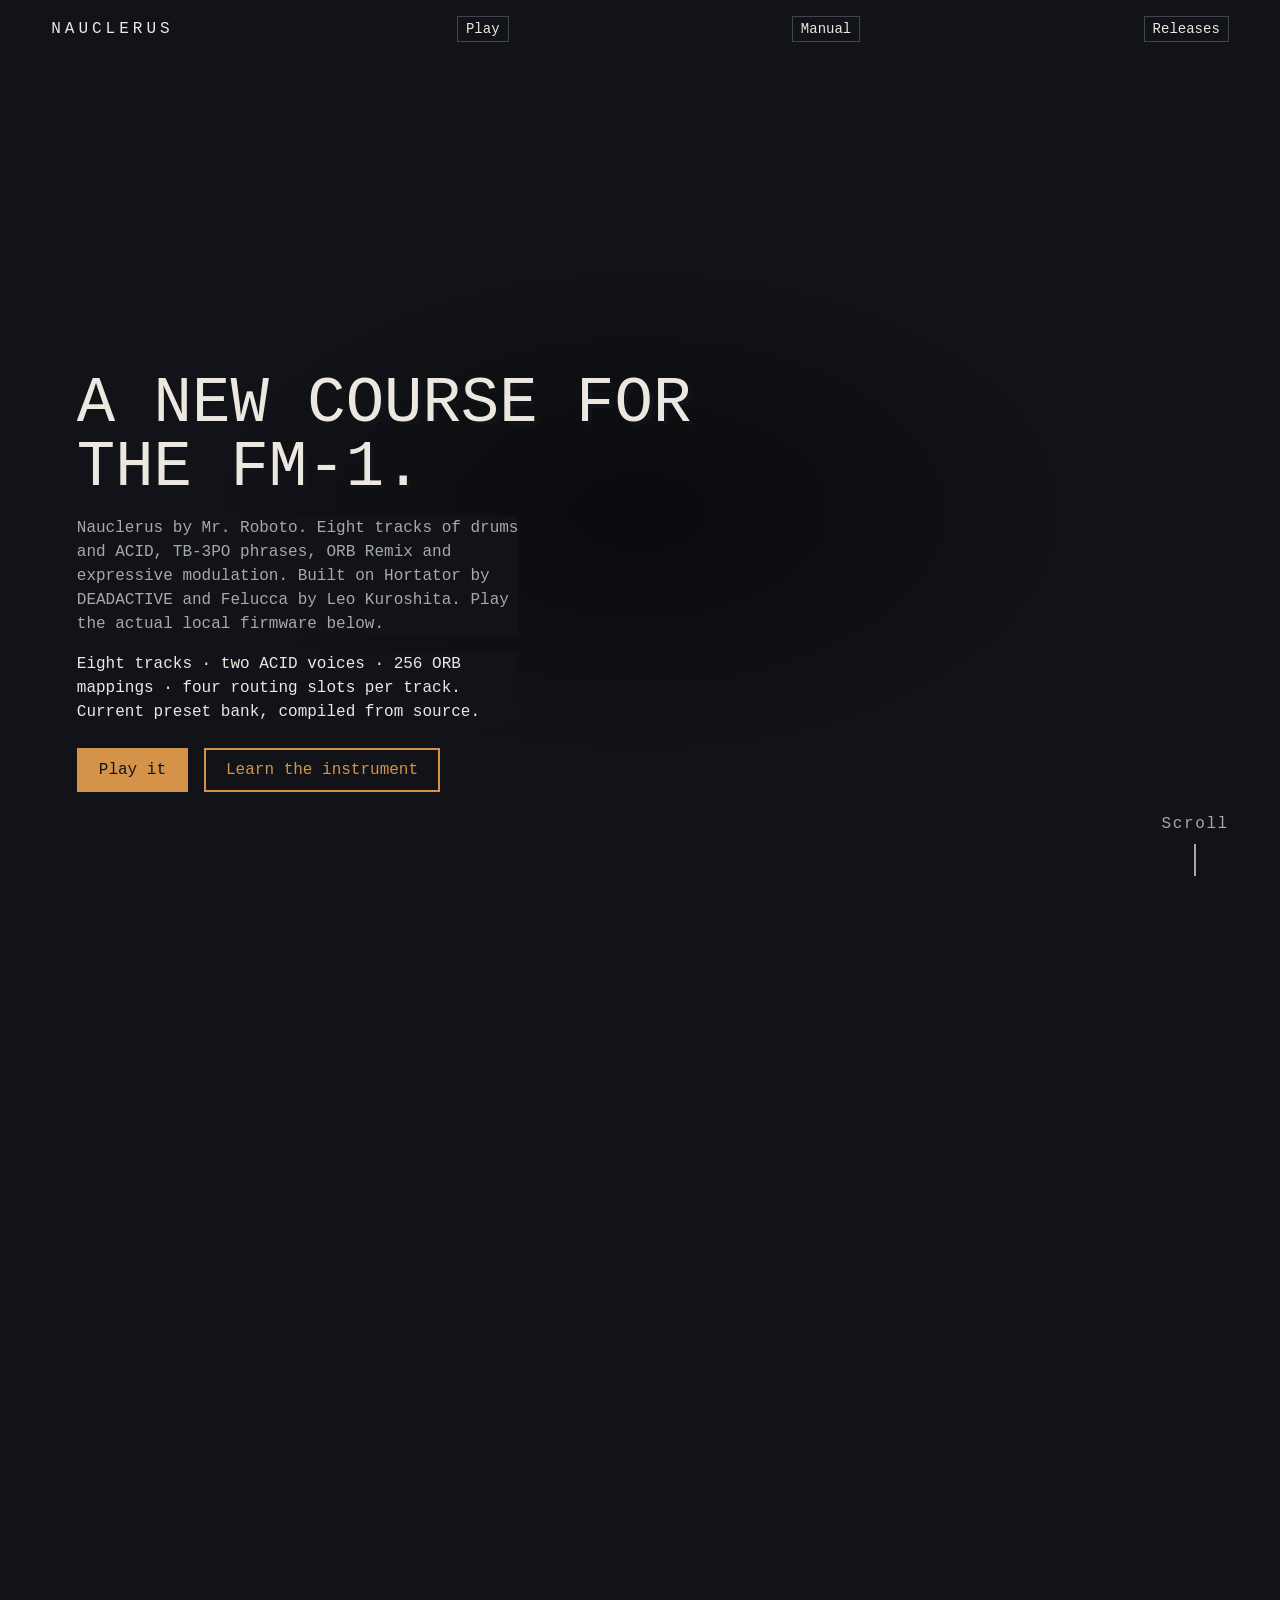
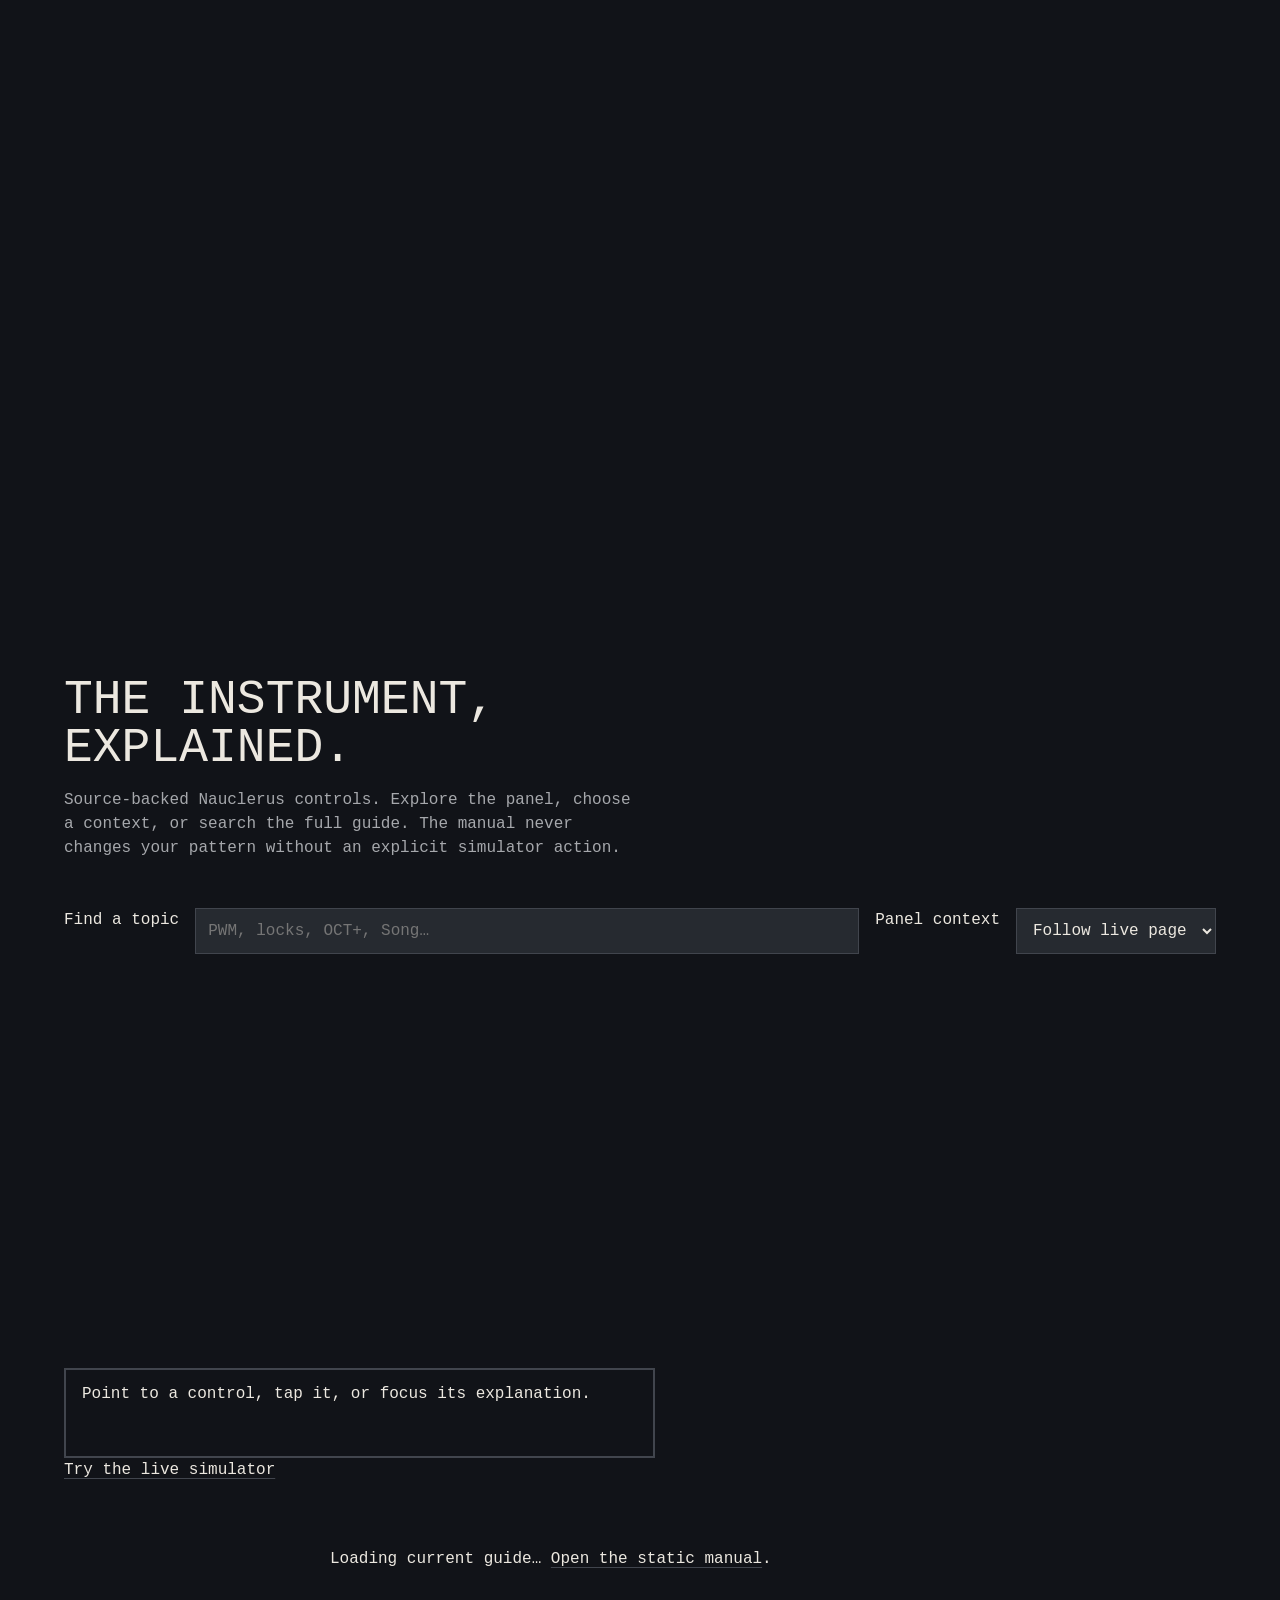
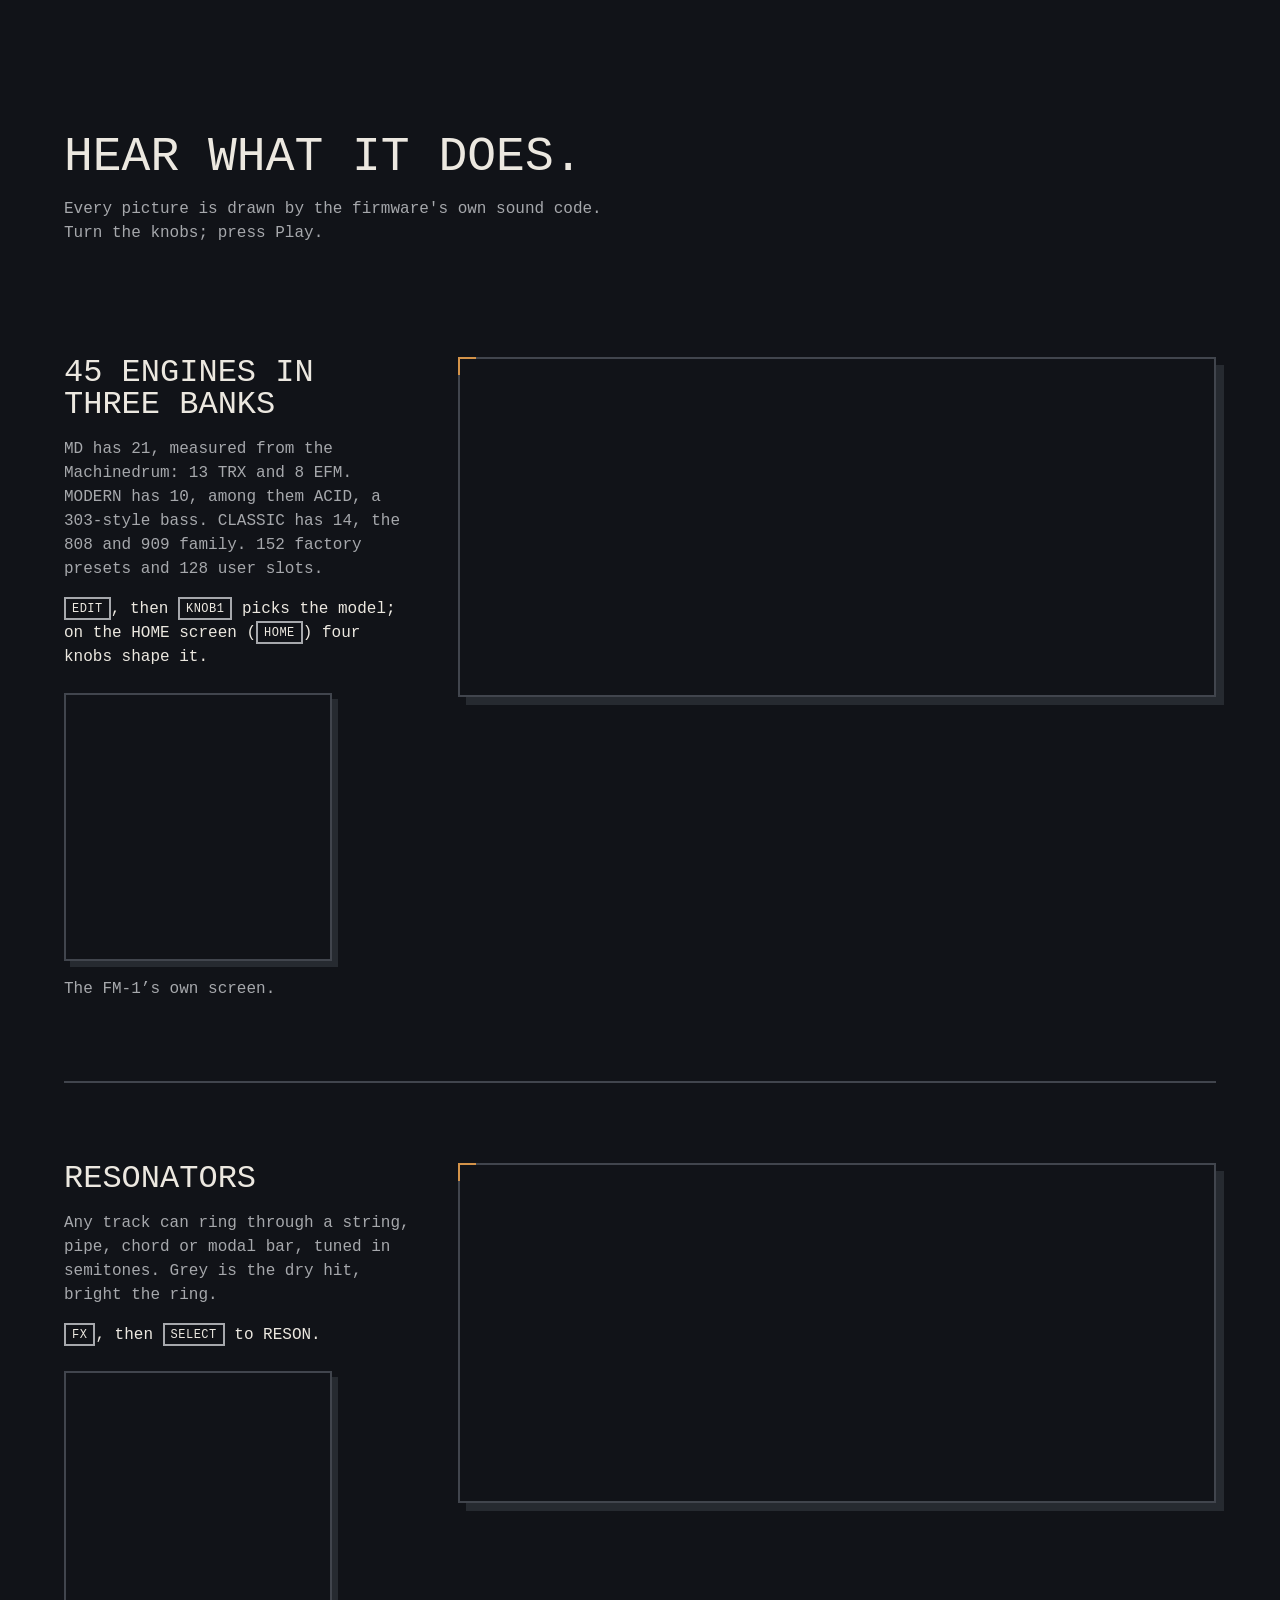
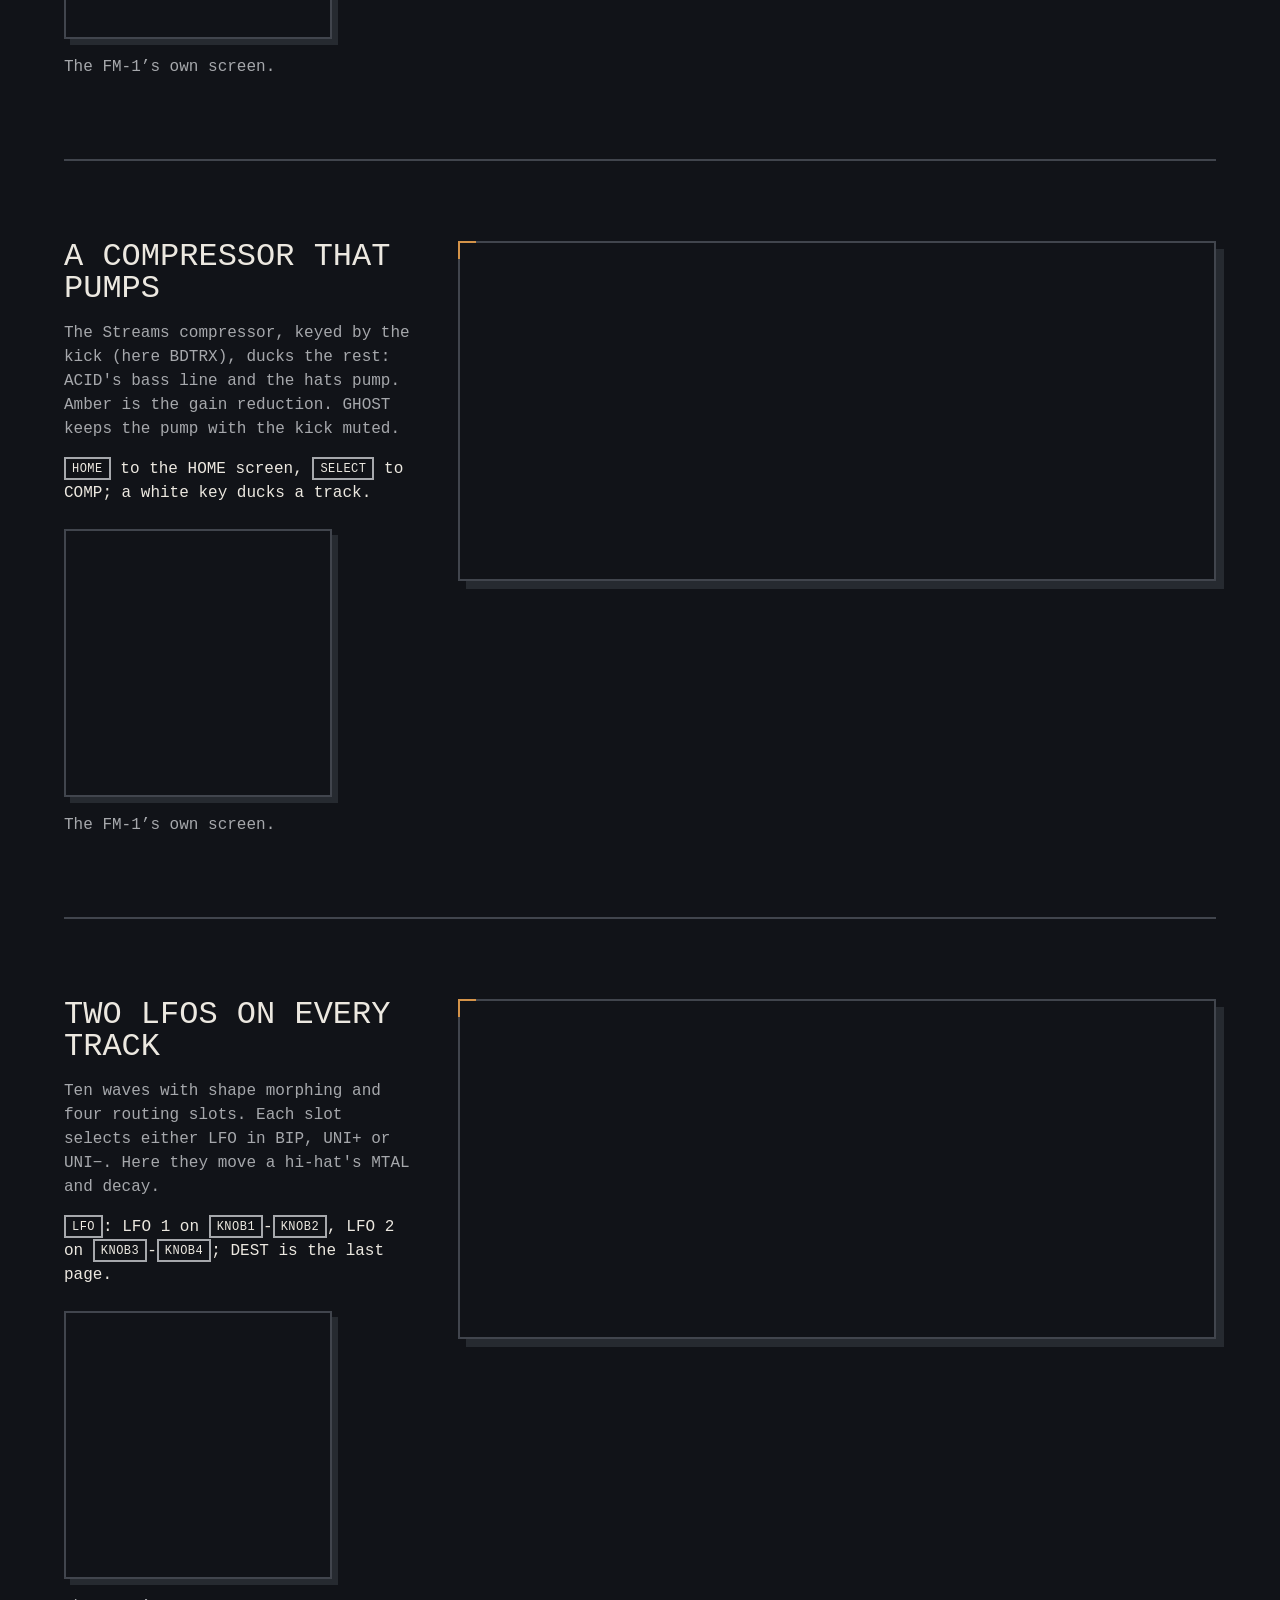
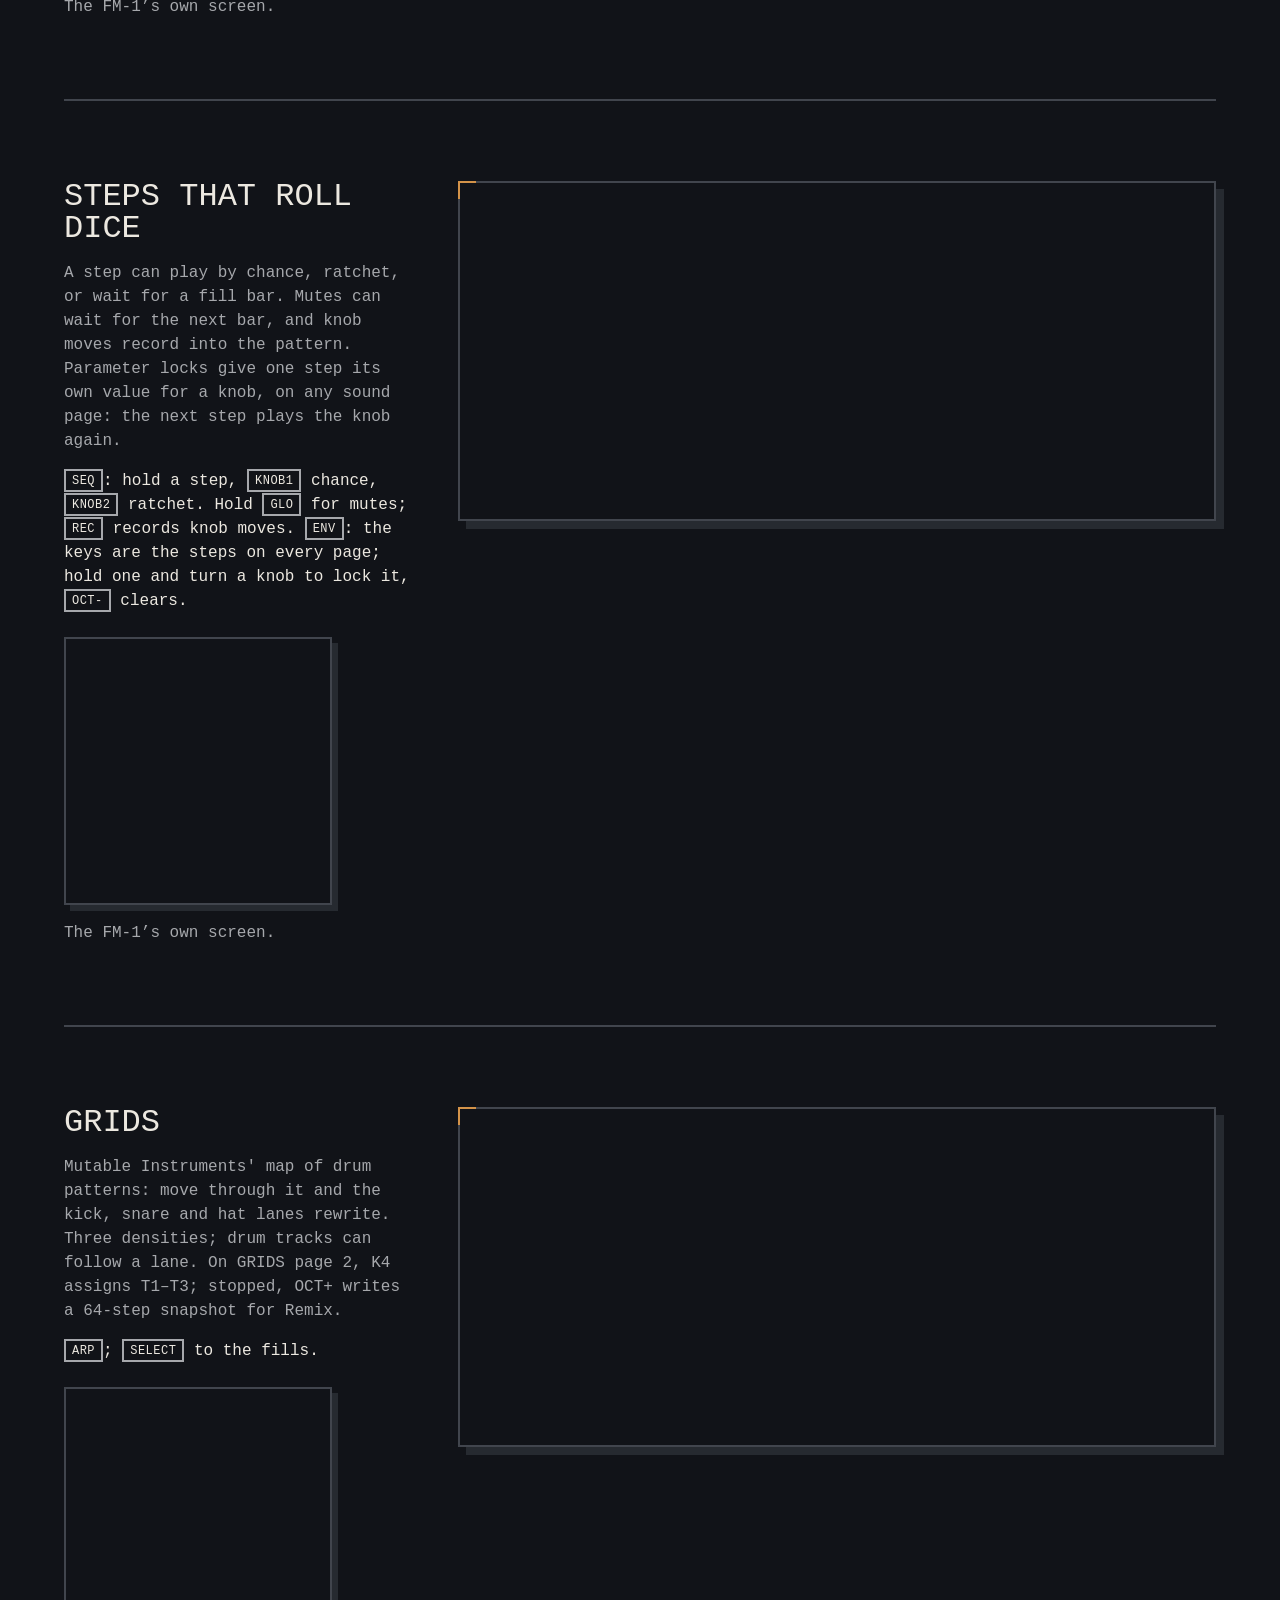
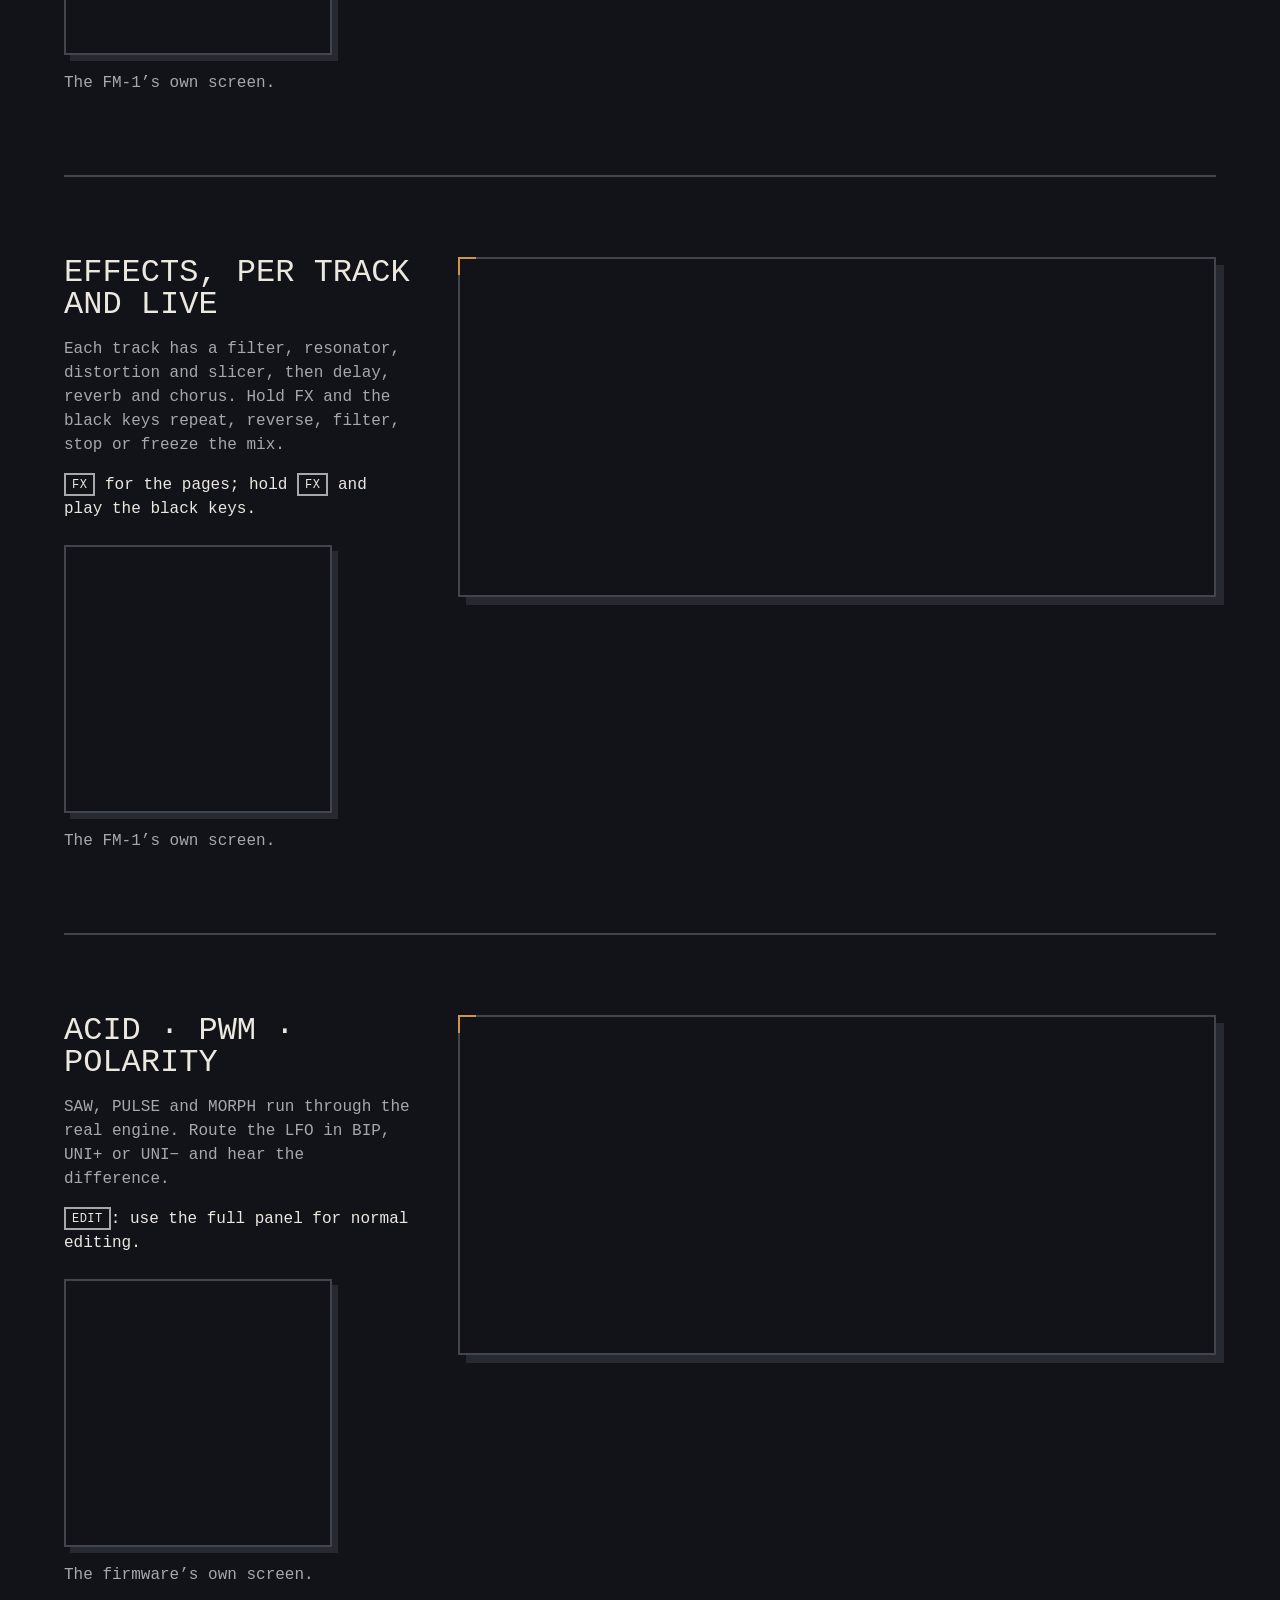
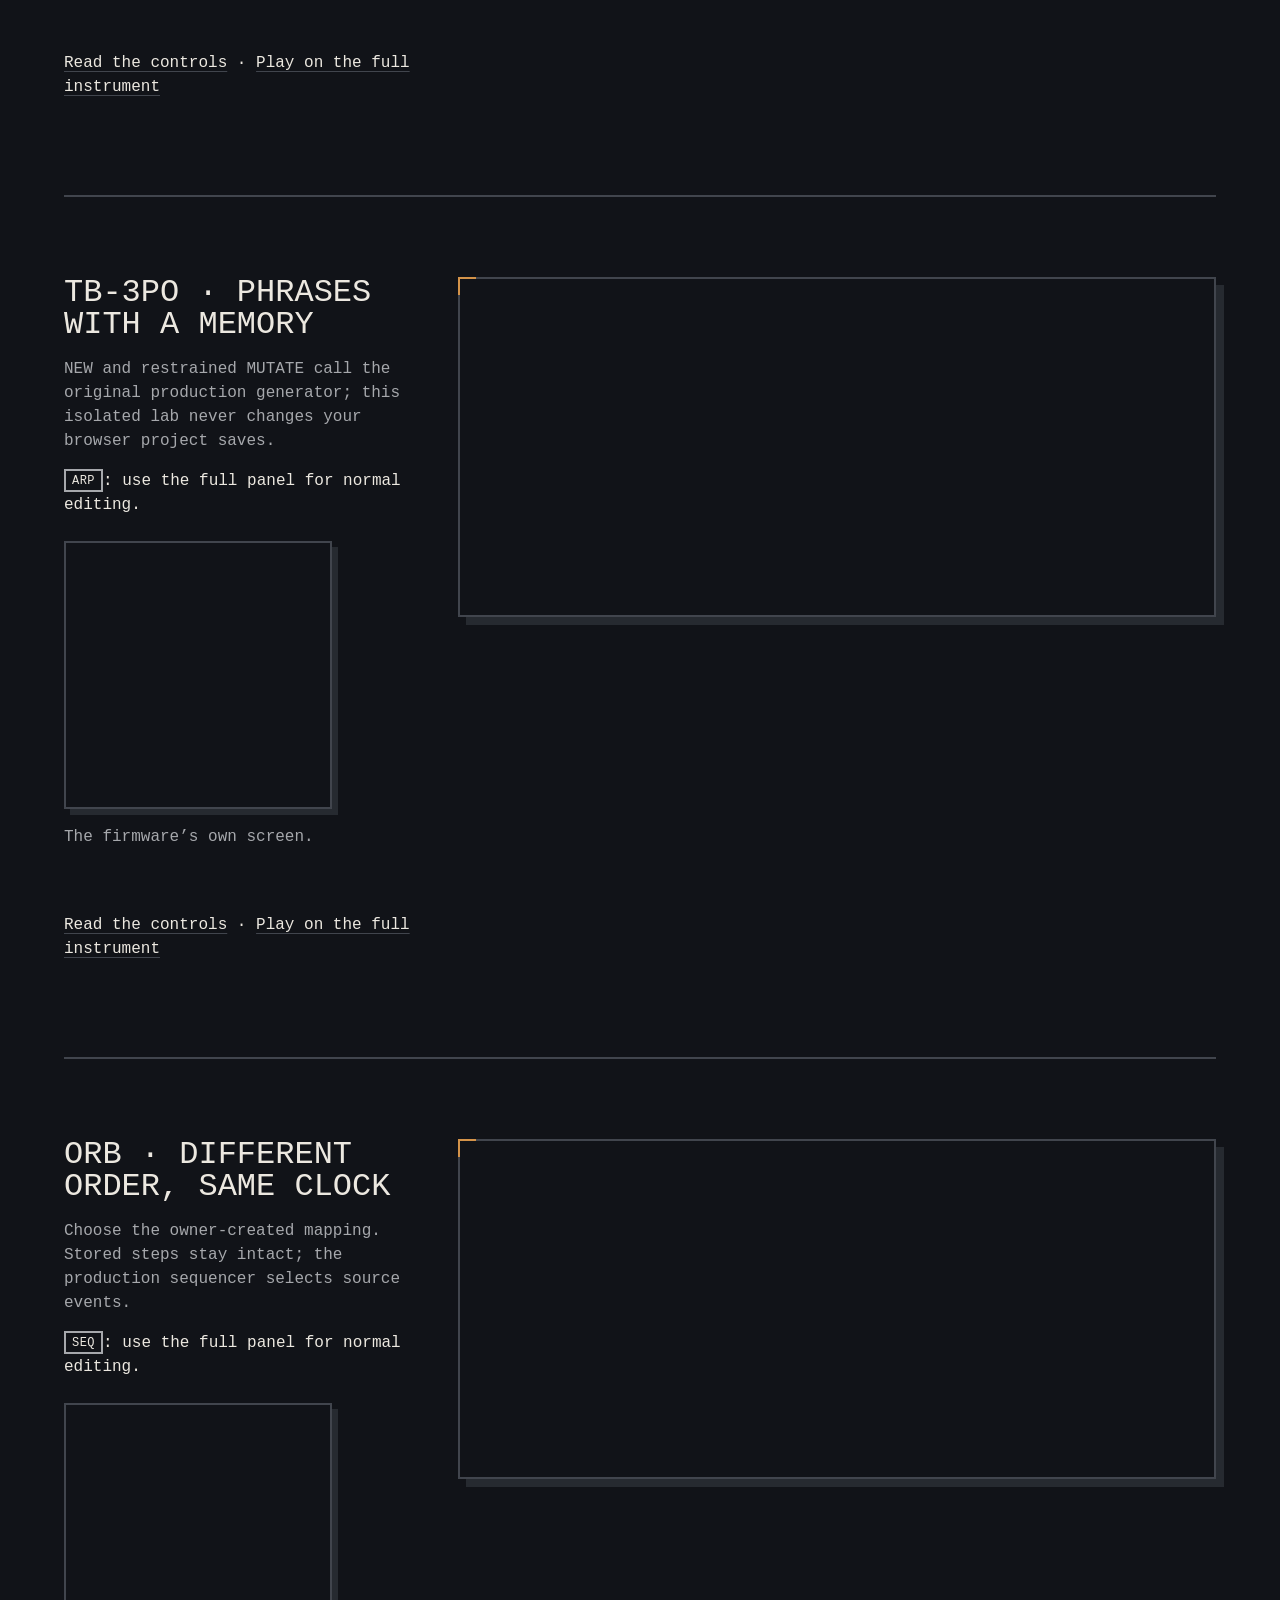
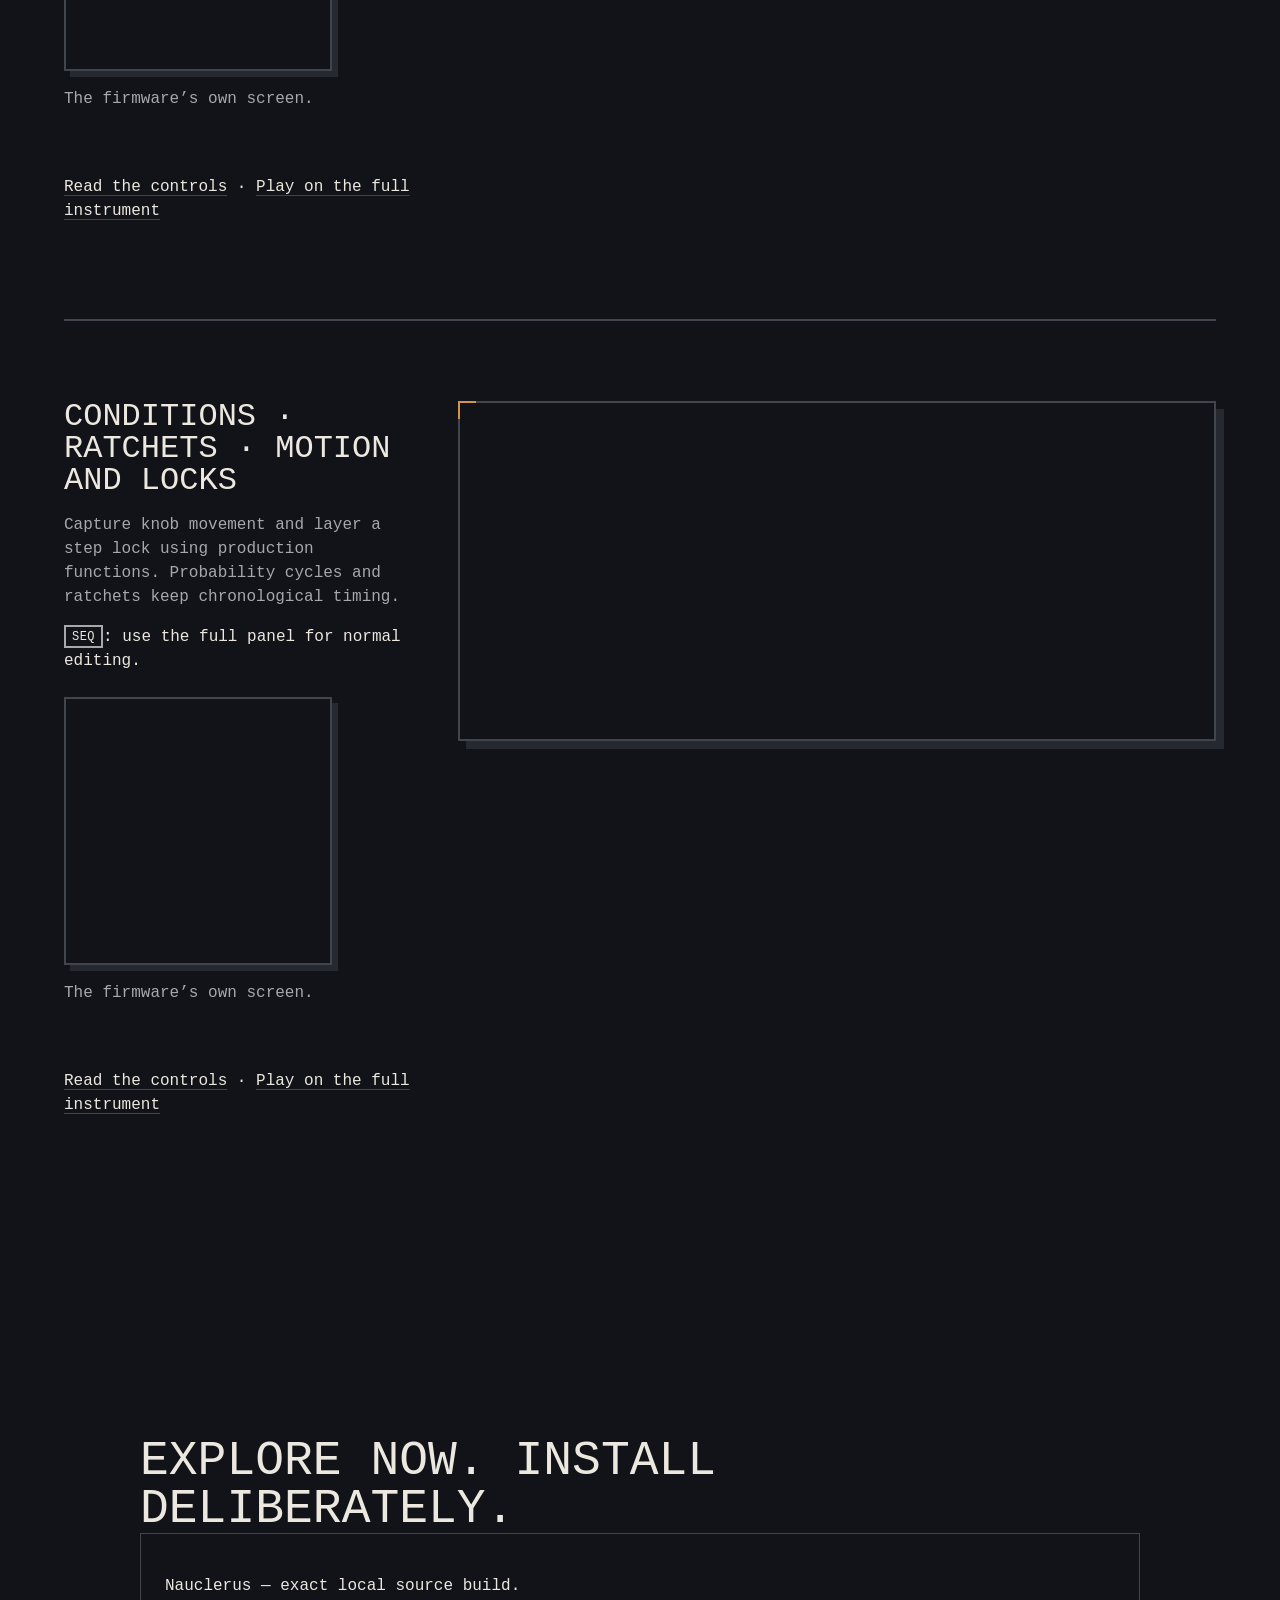
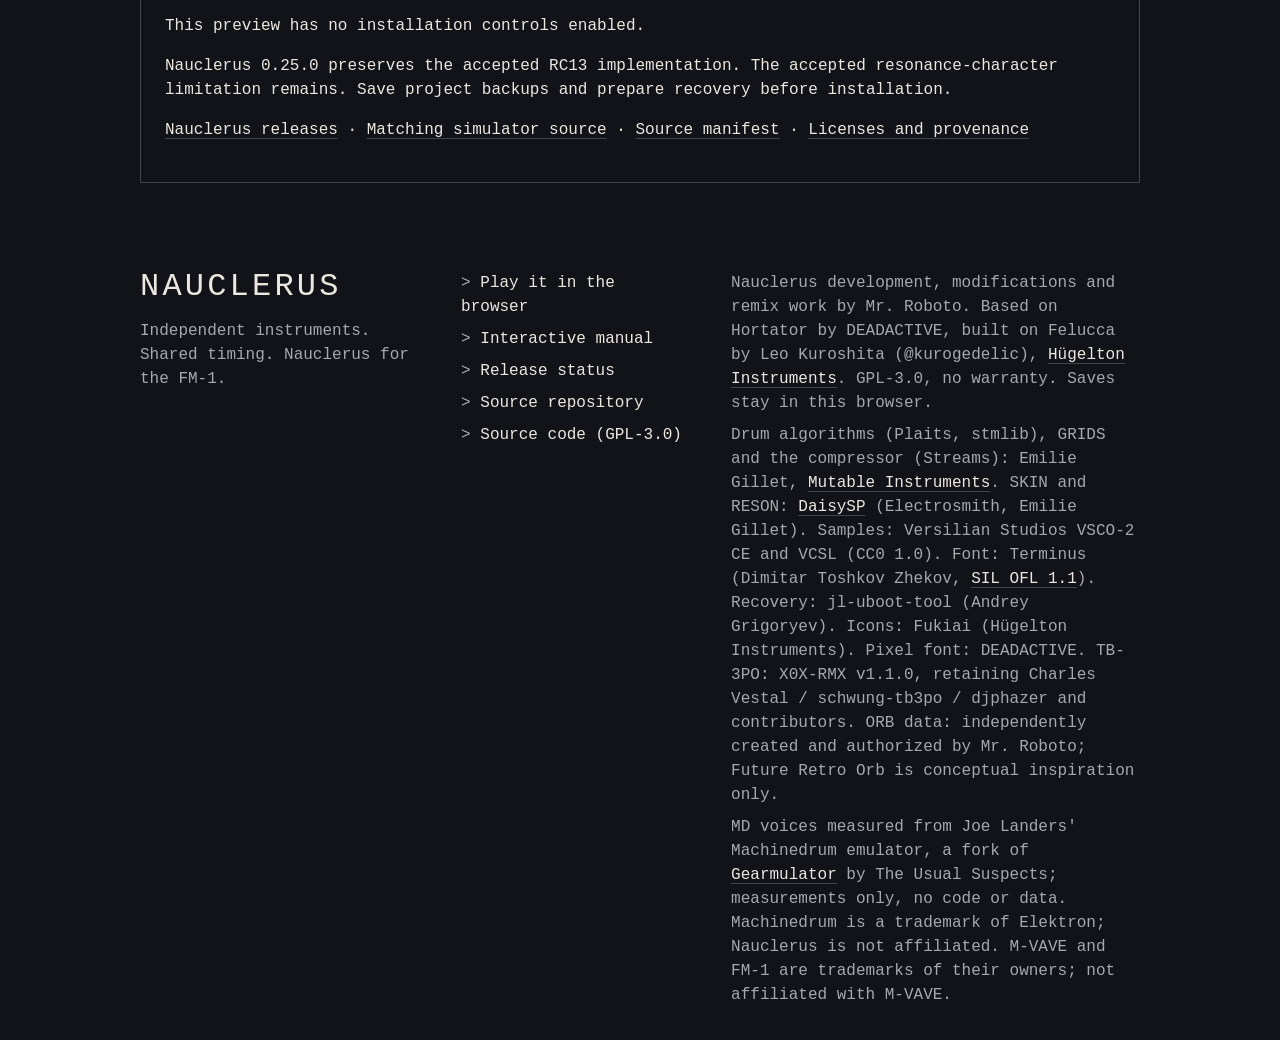
==== web/sim/index.html @ 0ee9eb07 "Release Nauclerus 0.25.0 with approved independent identity" ====
<!doctype html>
<!-- SPDX-License-Identifier: GPL-3.0-only
     Drum machine fork: 2026 DEADACTIVE -->
<html lang="en">
<head>
<meta name="author" content="Mr. Roboto">
<meta charset="utf-8">
<meta name="viewport" content="width=device-width, initial-scale=1, viewport-fit=cover">
<title>Nauclerus: drum-machine firmware for the M-VAVE FM-1</title>
<meta name="description" content="Nauclerus turns the M-VAVE FM-1 into an eight-track drum machine with drums, two ACID voices, TB-3PO, ORB Remix and per-slot unipolar LFO routing. Play the current Nauclerus firmware in your browser and explore its interactive manual.">
<link rel="canonical" href="https://mr-roboto.github.io/nauclerus/">
<link rel="preload" href="terminus.woff" as="font" type="font/woff" crossorigin>
<link rel="stylesheet" href="sim.css">
</head>
<body>
<section id="hero" class="hero" aria-label="Nauclerus">
  <div class="hero-stage" id="stage">
    <nav class="hero-nav">
      <span class="silk">NAUCLERUS</span>
      <a href="#play">Play</a><a href="#manual">Manual</a><a href="https://github.com/Mr-Roboto/nauclerus/releases">Releases</a>
    </nav>

    <div class="desk-shadow" id="desk-shadow"></div>
    <div class="scene" id="scene">
      <div class="tilt" id="tilt">
        <div id="fit" class="fit">
          <div id="device" class="device" aria-label="FM-1 panel"></div>
        </div>
      </div>
    </div>
    <div class="scene-dim" aria-hidden="true"></div>
    <div class="power-ui" id="power-ui">                <!-- placed by app.js: a line from the FM-1's own switch -->
      <span class="power-lead" id="power-lead" aria-hidden="true"></span>
      <button type="button" class="power-toggle" id="power-on" role="switch" aria-checked="false" aria-label="Power"
        disabled><span class="knob"></span></button>
      <span class="power-label" id="power-label">Power</span>
    </div>

    <div class="hero-copy" id="hero-copy">
      <h1>A new course for the FM&#8209;1.</h1>
      <p>Nauclerus by Mr. Roboto. Eight tracks of drums and ACID, TB-3PO phrases, ORB Remix and expressive modulation. Built on Hortator by DEADACTIVE and Felucca by Leo Kuroshita. Play the actual local firmware below.</p>
      <p class="hero-count">Eight tracks · two ACID voices · 256 ORB mappings · four routing slots per track.<br><span id="engine-count">Current preset bank, compiled from source.</span></p>
      <p class="hero-actions">
        <a class="cta" href="#play">Play it</a>
        <span class="cta-slot"><a class="cta ghost" href="#manual">Learn the instrument</a><span class="install-count" id="install-count" hidden></span></span>
      </p>
    </div>
    <p class="scroll-cue" id="scroll-cue" aria-hidden="true">Scroll</p>

    <div class="play-bar" id="play-bar">
      <p id="note" class="note" role="status"></p>
      <span class="power-note" id="power-note">Loading…</span>
      <button type="button" class="bar-btn" id="help-toggle" aria-expanded="false" aria-controls="help">Controls</button>
      <button type="button" class="bar-btn" id="reset" aria-haspopup="dialog">Reset to demos</button>
      <div id="reset-confirm" class="confirm" role="dialog" aria-label="Reset to demos" hidden>
        <p>Erase your saves in this browser and restore the four demos?</p>
        <button type="button" id="reset-yes">Erase and restart</button>
        <button type="button" id="reset-no">Keep my saves</button>
      </div>
    </div>
    <a class="more-cue" id="more-cue" href="#features">More below<span aria-hidden="true">↓</span></a>
    <div id="help" class="help" hidden>
      <div>
        <h2>Mouse and touch</h2>
        <ul>
          <li>Keys and buttons play while held, several at once.</li>
          <li>Knobs: drag up or down, the mouse wheel, or hover and press ↑ ↓.</li>
          <li>To hold a button (GLO, FX, SEQ + a key), right-click or long-press it; tap again to let go.</li>
        </ul>
      </div>
      <div>
        <h2>Getting around</h2>
        <ul>
          <li>SELECT turns the pages (on TRACKS: the tempo). ALGORITHM picks the track.</li>
          <li>GLO opens MENU; hold HOME for Settings. HOME in Settings cycles pages.</li>
          <li>REC on TRACKS arms the selected track; elsewhere it toggles REC ALL.</li>
          <li>Hold GLO: the white keys mute the tracks.</li>
        </ul>
      </div>
      <div>
        <h2>Computer keyboard</h2>
        <ul>
          <li>Lower keys: Z X C V B N M , . / and S D F H J L ; '</li>
          <li>Upper keys: Q W E R T Y and 3 4 6.</li>
          <li>Space PLAY, Enter REC, Esc HOME, ← OCT−, → OCT+.</li>
        </ul>
      </div>
    </div>
  </div>
  <span class="hero-end" id="play" aria-hidden="true"></span>
</section>

<section id="manual" class="manual" aria-labelledby="manual-title">
<header class="manual-head"><h2 id="manual-title">The instrument, explained.</h2><p>Source-backed Nauclerus controls. Explore the panel, choose a context, or search the full guide. The manual never changes your pattern without an explicit simulator action.</p></header>
<div class="manual-tools"><label for="manual-search">Find a topic</label><input id="manual-search" type="search" placeholder="PWM, locks, OCT+, Song…"><label for="manual-context">Panel context</label><select id="manual-context"><option value="auto">Follow live page</option><option value="general">General</option><option value="acid">ACID EDIT</option><option value="tb">TB-3PO</option><option value="remix">REMIX</option><option value="grids">GRIDS</option><option value="project">PROJECT</option><option value="menu">MENU</option></select></div>
<div class="panel-map"><div class="map-stage"><div id="manual-mini" aria-label="Interactive FM-1 panel map"></div><p class="map-caption" id="map-caption" role="status">Point to a control, tap it, or focus its explanation.</p><a href="#play">Try the live simulator</a></div><div id="map-list" class="map-list"></div></div>
<div class="manual-layout"><nav id="manual-nav" class="manual-nav" aria-label="Manual topics"></nav><div id="manual-topics" class="manual-topics"><p>Loading current guide… <a href="manual.html">Open the static manual</a>.</p></div></div>
</section>

<section id="features" class="features" aria-labelledby="features-title">
  <header class="features-head">
    <h2 id="features-title">Hear what it does.</h2>
    <p>Every picture is drawn by the firmware's own sound code. Turn the knobs; press Play.</p>
  </header>
  <article class="chapter" id="f-voices" aria-labelledby="f-voices-title">
    <div class="ch-text">
      <h3 id="f-voices-title">45 engines in three banks</h3>
      <p>MD has 21, measured from the Machinedrum: 13 TRX and 8 EFM. MODERN has 10, among them
        ACID, a 303-style bass. CLASSIC has 14, the 808 and 909 family. 152 factory presets and 128 user slots.</p>
      <p class="where"><b>EDIT</b>, then <b>KNOB1</b> picks the model; on the HOME screen (<b>HOME</b>) four knobs shape it.</p>
      <figure class="device-screen">
        <canvas width="240" height="240" role="img" aria-label="The FM-1's screen"></canvas>
        <figcaption>The FM-1’s own screen.</figcaption>
      </figure>
    </div>
    <div class="plate" data-piece="voices"></div>
  </article>
  <article class="chapter" id="f-reson" aria-labelledby="f-reson-title">
    <div class="ch-text">
      <h3 id="f-reson-title">Resonators</h3>
      <p>Any track can ring through a string, pipe, chord or modal bar, tuned in semitones. Grey is the dry
        hit, bright the ring.</p>
      <p class="where"><b>FX</b>, then <b>SELECT</b> to RESON.</p>
      <figure class="device-screen">
        <canvas width="240" height="240" role="img" aria-label="The FM-1's screen"></canvas>
        <figcaption>The FM-1’s own screen.</figcaption>
      </figure>
    </div>
    <div class="plate" data-piece="reson"></div>
  </article>
  <article class="chapter" id="f-comp" aria-labelledby="f-comp-title">
    <div class="ch-text">
      <h3 id="f-comp-title">A compressor that pumps</h3>
      <p>The Streams compressor, keyed by the kick (here BDTRX), ducks the rest: ACID's bass line and the
        hats pump. Amber is the gain reduction. GHOST keeps the pump with the kick muted.</p>
      <p class="where"><b>HOME</b> to the HOME screen, <b>SELECT</b> to COMP; a white key ducks a track.</p>
      <figure class="device-screen">
        <canvas width="240" height="240" role="img" aria-label="The FM-1's screen"></canvas>
        <figcaption>The FM-1’s own screen.</figcaption>
      </figure>
    </div>
    <div class="plate" data-piece="comp"></div>
  </article>
  <article class="chapter" id="f-lfo" aria-labelledby="f-lfo-title">
    <div class="ch-text">
      <h3 id="f-lfo-title">Two LFOs on every track</h3>
      <p>Ten waves with shape morphing and four routing slots. Each slot selects either LFO in BIP, UNI+ or UNI−. Here they move a
        hi-hat's MTAL and decay.</p>
      <p class="where"><b>LFO</b>: LFO 1 on <b>KNOB1</b>-<b>KNOB2</b>, LFO 2 on <b>KNOB3</b>-<b>KNOB4</b>; DEST is the last page.</p>
      <figure class="device-screen">
        <canvas width="240" height="240" role="img" aria-label="The FM-1's screen"></canvas>
        <figcaption>The FM-1’s own screen.</figcaption>
      </figure>
    </div>
    <div class="plate" data-piece="lfo"></div>
  </article>
  <article class="chapter" id="f-seq" aria-labelledby="f-seq-title">
    <div class="ch-text">
      <h3 id="f-seq-title">Steps that roll dice</h3>
      <p>A step can play by chance, ratchet, or wait for a fill bar. Mutes can wait for the next bar, and
        knob moves record into the pattern. Parameter locks give one step its own value for a knob, on any sound
        page: the next step plays the knob again.</p>
      <p class="where"><b>SEQ</b>: hold a step, <b>KNOB1</b> chance, <b>KNOB2</b> ratchet. Hold <b>GLO</b> for mutes; <b>REC</b> records knob moves.
        <b>ENV</b>: the keys are the steps on every page; hold one and turn a knob to lock it, <b>OCT-</b> clears.</p>
      <figure class="device-screen">
        <canvas width="240" height="240" role="img" aria-label="The FM-1's screen"></canvas>
        <figcaption>The FM-1’s own screen.</figcaption>
      </figure>
    </div>
    <div class="plate" data-piece="seq"></div>
  </article>
  <article class="chapter" id="f-grids" aria-labelledby="f-grids-title">
    <div class="ch-text">
      <h3 id="f-grids-title">Grids</h3>
      <p>Mutable Instruments' map of drum patterns: move through it and the kick, snare and hat lanes
        rewrite. Three densities; drum tracks can follow a lane. On GRIDS page 2, K4 assigns T1–T3; stopped, OCT+ writes a 64-step snapshot for Remix.</p>
      <p class="where"><b>ARP</b>; <b>SELECT</b> to the fills.</p>
      <figure class="device-screen">
        <canvas width="240" height="240" role="img" aria-label="The FM-1's screen"></canvas>
        <figcaption>The FM-1’s own screen.</figcaption>
      </figure>
    </div>
    <div class="plate" data-piece="grids"></div>
  </article>
  <article class="chapter" id="f-fx" aria-labelledby="f-fx-title">
    <div class="ch-text">
      <h3 id="f-fx-title">Effects, per track and live</h3>
      <p>Each track has a filter, resonator, distortion and slicer, then delay, reverb and chorus. Hold FX
        and the black keys repeat, reverse, filter, stop or freeze the mix.</p>
      <p class="where"><b>FX</b> for the pages; hold <b>FX</b> and play the black keys.</p>
      <figure class="device-screen">
        <canvas width="240" height="240" role="img" aria-label="The FM-1's screen"></canvas>
        <figcaption>The FM-1’s own screen.</figcaption>
      </figure>
    </div>
    <div class="plate" data-piece="fx"></div>
  </article>

<article class="chapter" id="f-acid"><div class="ch-text"><h3>ACID · PWM · polarity</h3><p>SAW, PULSE and MORPH run through the real engine. Route the LFO in BIP, UNI+ or UNI− and hear the difference.</p><p class="where"><b>EDIT</b>: use the full panel for normal editing.</p><figure class="device-screen"><canvas width="240" height="240" role="img" aria-label="Current Nauclerus screen"></canvas><figcaption>The firmware’s own screen.</figcaption></figure></div><div class="plate" data-piece="acid"></div><p class="where"><a href="#manual">Read the controls</a> · <a href="#play">Play on the full instrument</a></p></article>
<article class="chapter" id="f-melody"><div class="ch-text"><h3>TB-3PO · phrases with a memory</h3><p>NEW and restrained MUTATE call the original production generator; this isolated lab never changes your browser project saves.</p><p class="where"><b>ARP</b>: use the full panel for normal editing.</p><figure class="device-screen"><canvas width="240" height="240" role="img" aria-label="Current Nauclerus screen"></canvas><figcaption>The firmware’s own screen.</figcaption></figure></div><div class="plate" data-piece="melody"></div><p class="where"><a href="#manual">Read the controls</a> · <a href="#play">Play on the full instrument</a></p></article>
<article class="chapter" id="f-remix"><div class="ch-text"><h3>ORB · different order, same clock</h3><p>Choose the owner-created mapping. Stored steps stay intact; the production sequencer selects source events.</p><p class="where"><b>SEQ</b>: use the full panel for normal editing.</p><figure class="device-screen"><canvas width="240" height="240" role="img" aria-label="Current Nauclerus screen"></canvas><figcaption>The firmware’s own screen.</figcaption></figure></div><div class="plate" data-piece="remix"></div><p class="where"><a href="#manual">Read the controls</a> · <a href="#play">Play on the full instrument</a></p></article>
<article class="chapter" id="f-events"><div class="ch-text"><h3>Conditions · ratchets · Motion and locks</h3><p>Capture knob movement and layer a step lock using production functions. Probability cycles and ratchets keep chronological timing.</p><p class="where"><b>SEQ</b>: use the full panel for normal editing.</p><figure class="device-screen"><canvas width="240" height="240" role="img" aria-label="Current Nauclerus screen"></canvas><figcaption>The firmware’s own screen.</figcaption></figure></div><div class="plate" data-piece="events"></div><p class="where"><a href="#manual">Read the controls</a> · <a href="#play">Play on the full instrument</a></p></article>
</section>

<section id="release-status" class="install" aria-labelledby="install-title"><header class="install-head"><h2 id="install-title">Explore now. Install deliberately.</h2></header><div class="release-status"><p id="fw-version">Nauclerus — exact local source build.</p><p id="release-install-status">This preview has no installation controls enabled.</p><p><a id="release-install-link" href="webapp/installer/" hidden>Install the verified stable Nauclerus package</a></p><p>Nauclerus 0.25.0 preserves the accepted RC13 implementation. The accepted resonance-character limitation remains. Save project backups and prepare recovery before installation.</p><p><a href="https://github.com/Mr-Roboto/nauclerus/releases">Nauclerus releases</a> · <a href="source.tar.gz">Matching simulator source</a> · <a href="source-manifest.json">Source manifest</a> · <a href="LICENSING.md">Licenses and provenance</a></p><ul id="whats-new"></ul></div></section>
<footer class="foot">
  <div class="foot-brand">
    <p class="silk foot-mark">NAUCLERUS</p>
    <p>Independent instruments. Shared timing. Nauclerus for the FM-1.</p>
  </div>
  <nav class="foot-nav" aria-label="On this page">
    <a href="#play">Play it in the browser</a>
    <a href="#manual">Interactive manual</a>
    <a href="#release-status">Release status</a>
    <a href="https://github.com/Mr-Roboto/nauclerus">Source repository</a>
    <a href="source.tar.gz">Source code (GPL-3.0)</a>
  </nav>
  <div class="foot-credits">
    <p>Nauclerus development, modifications and remix work by Mr. Roboto. Based on Hortator by DEADACTIVE, built on Felucca by Leo Kuroshita (@kurogedelic),
      <a href="https://hugelton.com" target="_blank" rel="noopener">Hügelton Instruments</a>. GPL-3.0, no warranty.
      Saves stay in this browser.</p>
    <p>Drum algorithms (Plaits, stmlib), GRIDS and the compressor (Streams): Emilie Gillet,
      <a href="https://github.com/pichenettes/eurorack" target="_blank" rel="noopener">Mutable Instruments</a>. SKIN
      and RESON: <a href="https://github.com/daisyaudio/DaisySP" target="_blank" rel="noopener">DaisySP</a>
      (Electrosmith, Emilie Gillet). Samples: Versilian Studios VSCO-2 CE and VCSL (CC0 1.0). Font: Terminus (Dimitar
      Toshkov Zhekov, <a href="terminus-license.txt">SIL OFL 1.1</a>). Recovery: jl-uboot-tool (Andrey Grigoryev).
      Icons: Fukiai (Hügelton Instruments). Pixel font: DEADACTIVE. TB-3PO: X0X-RMX v1.1.0, retaining Charles Vestal / schwung-tb3po / djphazer and contributors. ORB data: independently created and authorized by Mr. Roboto; Future Retro Orb is conceptual inspiration only.</p>
    <p>MD voices measured from Joe Landers' Machinedrum emulator, a fork of
      <a href="https://github.com/dsp56300/gearmulator" target="_blank" rel="noopener">Gearmulator</a> by The Usual
      Suspects; measurements only, no code or data. Machinedrum is a trademark of Elektron; Nauclerus is not
      affiliated. M-VAVE and FM-1 are trademarks of their owners; not affiliated with M-VAVE.</p>
  </div>
</footer>
<script type="module" src="app.js"></script>
</body>
</html>
---- web/sim/sim.css ----
/* SPDX-License-Identifier: GPL-3.0-only
 * Drum machine fork: 2026 DEADACTIVE */
/* Nauclerus portal palette is independent of the firmware LCD. The instrument
 * retains hardware greys, real RGB565 LCD pixels and Terminus type. */
@font-face { font-family: "Nauclerus Terminus"; src: url("terminus.woff") format("woff"); font-display: swap; }
:root {
  --bg: #111318; --surface: #262A30; --text: #ECE8E0;
  --secondary: #A6A8AC; --accent: #D49349; --border: #41454D;
  --k: var(--bg);                                    /* the screen */
  --c1: var(--surface);                                   /* rules, separators */
  --c2: var(--secondary);                                   /* inactive, empty, units */
  --c3: var(--secondary);                                   /* labels */
  --c4: var(--secondary);                                   /* secondary text */
  --c5: var(--text);                                   /* values, text */
  --w: var(--accent);                                    /* accent only: what is touched, where we are */
  --mono: "Nauclerus Terminus", ui-monospace, monospace;
  /* the device, a physical thing: its own greys */
  --body: #505050;
  --body-edge: #3c3c3c;
  --bed: #1e1e1e;
  --cap: #303030;
  --cap-top: #3e3e3e;
  --silk: #e2e2e2;
  --led: #ffffff;
  --focus: #ffffff;
  /* 2 px dither cells as tiles (dither.js draws the larger fields) */
  --d25: url("data:image/svg+xml,%3Csvg xmlns='http://www.w3.org/2000/svg' width='4' height='4' shape-rendering='crispEdges'%3E%3Crect width='2' height='2' fill='%23fff'/%3E%3C/svg%3E");
  --d50: url("data:image/svg+xml,%3Csvg xmlns='http://www.w3.org/2000/svg' width='4' height='4' shape-rendering='crispEdges'%3E%3Crect width='2' height='2' fill='%23fff'/%3E%3Crect x='2' y='2' width='2' height='2' fill='%23fff'/%3E%3C/svg%3E");
  color-scheme: dark;
}

* { box-sizing: border-box; }
[hidden] { display: none !important; }
html, body { margin: 0; }
body {
  background: var(--k);
  color: var(--c5);
  font: 16px/24px var(--mono);
  -webkit-font-smoothing: none;
  min-height: 100vh;
  display: flex;
  flex-direction: column;
  align-items: center;
  padding: 0 0 max(16px, env(safe-area-inset-bottom));
}
::selection { background: var(--w); color: var(--k); }

/* ---- page: the hero, then sections and footer in one column */
.install, .foot { width: min(100% - 32px, 1000px); }
button { font: inherit; }
a { color:var(--text); text-decoration-color:var(--border); text-underline-offset:4px; }
a:hover, a:focus-visible { color:var(--accent); text-decoration-color:var(--accent); }
.silk { font: 16px/1 var(--mono); letter-spacing: 0.25em; }
.cta {                                             /* the firmware's highlight: inverse on touch */
  display: inline-block; text-decoration: none; padding: 8px 20px; border: 2px solid var(--w);
  background: var(--w); color: var(--k); position: relative;
}
.cta.ghost { background: transparent; color: var(--w); }
.cta-slot { position: relative; display: inline-flex; }          /* the install count hangs under its button: */
.install-count { position: absolute; left: 0; top: 100%; margin-top: 8px; white-space: nowrap; color: var(--c5);
  background: var(--k); }                                          /* out of the flow, so nothing moves when it shows */
.install-count b { padding: 0 4px; color: var(--k); background: var(--w); font-weight: normal; }
.cta:hover { background: var(--k); color: var(--w); }
.cta.ghost:hover { background: var(--w); color: var(--k); }
.cta:focus-visible { outline: 2px dashed var(--w); outline-offset: 4px; }

/* the hero: a scroll track with a sticky stage; app.js maps the scroll to --p (0 far back and blurred .. 1 the
   simulator, flat and sharp). The stage is the screen's black with a dithered glow behind the device. */
.hero { position: relative; width: 100%; height: 420vh; }
.hero-end {                                     /* "Play it" lands in the middle of the steady stretch */
  position: absolute; left: 0; top: calc((100% - 100vh) * 0.8); height: 1px; width: 1px; pointer-events: none;
  scroll-snap-align: start; }
html { scroll-snap-type: y proximity; }
.hero-stage {
  position: sticky; top: 0; height: 100vh; overflow: hidden; perspective: 1500px; perspective-origin: 50% 40%;
  color: var(--c5); background-color: var(--k); image-rendering: pixelated;
  --hero-ink: var(--c5);
}
.hero-nav {
  position: absolute; top: 0; left: 0; right: 0; z-index: 5; display: flex; justify-content: space-between;
  align-items: center; padding: 16px max(16px, 4vw); color: var(--hero-ink);
}
.hero-nav a { color: var(--text); text-decoration: none; padding: 0 8px; border: 1px solid var(--border); }
.hero-nav a:hover { background: var(--surface); color: var(--accent); border-color: var(--accent); }
.scene { position: absolute; inset: 0; display: flex; align-items: center; justify-content: center;
  padding: 96px 0 118px;                         /* the device lands between the nav + power switch and the bar */
}
/* the dimming: an overlay's opacity, not a filter, and outside the blurred scene */
.scene-dim { position: absolute; inset: 0; background: var(--k); opacity: var(--dim, 0); pointer-events: none; }
.tilt { position: relative; transform-style: preserve-3d; will-change: transform; }
.tilt .fit { transform-style: preserve-3d; }
.desk-shadow {
  position: absolute; left: 50%; top: 50%; width: 70vw; height: 40vw; max-width: 1000px; max-height: 560px;
  transform: translate(-50%, -38%); border-radius: 50%;
  background: radial-gradient(closest-side, rgba(0,0,0,.7), rgba(0,0,0,0)); opacity: var(--shadow, 0.6);
}
.hero-copy {
  position: absolute; left: max(16px, 6vw); bottom: max(64px, 12vh); z-index: 4; max-width: 48rem;
  opacity: var(--copy, 1); transform: translateY(calc((1 - var(--copy, 1)) * -40px));
  pointer-events: var(--copy-events, auto);
}
.hero-copy h1 {
  font: 64px/64px var(--mono); margin: 0; max-width: 14ch; color: var(--text); text-transform: uppercase;
  text-shadow: 4px 4px 0 var(--k);
}
.hero-copy p { margin: 16px 0 0; max-width: 46ch; color: var(--c4); background: var(--k); }
.hero-copy .hero-count { color: var(--c5); }
.hero-copy .hero-count b { padding: 0 4px; color: var(--text); background: var(--surface); font-weight: normal; }   /* the screen's inverted bars */
.hero-copy .hero-actions { display: flex; gap: 16px; flex-wrap: wrap; margin-top: 24px; background: none; }
.scroll-cue {
  position: absolute; right: max(16px, 4vw); bottom: 24px; margin: 0; color: var(--c3);
  opacity: var(--copy, 1); letter-spacing: 0.1em; z-index: 4;
}
.scroll-cue::after { content: ""; display: block; width: 2px; height: 32px; margin: 8px auto 0; background: currentColor;
  transform-origin: top; animation: cue 1.8s steps(6) infinite; }
@keyframes cue { 0% { transform: scaleY(0); } 50% { transform: scaleY(1); } 100% { transform: scaleY(1); opacity: 0; } }
/* the simulator's bar under the device: the power caption, Controls, Reset in one row; the reset confirm a pop-over
   above it and status notes float above it, so nothing in the row ever moves */
.play-bar {
  position: absolute; left: 50%; bottom: 20px; transform: translateX(-50%); z-index: 7; display: flex; gap: 12px;
  align-items: center; white-space: nowrap; color: var(--hero-ink);
  opacity: var(--arrived, 0); pointer-events: var(--arrived-events, none); transition: opacity 0.45s steps(4);
}
.power-note { color: var(--c4); margin-right: 8px; }
@media (max-width: 560px) {                       /* phones: the caption above the row, the row one line */
  .power-note { position: absolute; bottom: calc(100% + 8px); left: 50%; transform: translateX(-50%);
    width: max-content; max-width: calc(100vw - 32px); white-space: normal; text-align: center; margin: 0; }
  .play-bar { gap: 8px; }
  .bar-btn { padding: 0 8px; }
}
.bar-btn, .confirm button {
  background: var(--k); color: var(--c5); border: 2px solid var(--c3); padding: 2px 14px; cursor: pointer;
}
.bar-btn:hover, .confirm button:hover { border-color: var(--w); color: var(--w); }
.bar-btn[aria-expanded="true"] { background: var(--w); color: var(--k); border-color: var(--w); }
.confirm {
  position: absolute; bottom: calc(100% + 12px); right: 0; width: min(360px, calc(100vw - 32px)); white-space: normal;
  display: flex; flex-wrap: wrap; gap: 8px; padding: 14px 16px; background: var(--k); border: 2px solid var(--w);
}
.confirm p { flex-basis: 100%; margin: 0 0 4px; color: var(--c5); }
.play-bar .note { position: absolute; bottom: calc(100% + 8px); left: 50%; transform: translateX(-50%); width: max-content;
  max-width: calc(100vw - 32px); white-space: normal; text-align: center; margin: 0; color: var(--c4); pointer-events: none; }
.help {                                         /* a sheet over the stage, above the Controls bar that opens it */
  position: absolute; z-index: 8; left: 50%; bottom: 80px; transform: translateX(-50%); width: min(780px, 100% - 32px);
  display: grid; grid-template-columns: repeat(auto-fit, minmax(260px, 1fr)); gap: 0 32px; padding: 12px 20px 16px;
  background: var(--k); color: var(--c5); border: 2px solid var(--c3);
  max-height: calc(100vh - 150px); overflow: auto;   /* above the bar */
}
.help h2 { font: 16px/24px var(--mono); color: var(--text); margin: 8px 0 0; text-transform: uppercase; }
.help ul { margin: 0; padding-left: 16px; color: var(--c4); }
.note { min-height: 1.5em; margin: 6px 0 0; color: var(--c4); }

/* Controls beside the device on wide screens: the stage keeps the panel's width free, the device moves left and is
   fitted to what is left (app.js HELP_W); the change eases, only while it happens (.easing), so scrolling never lags */
@property --scale { syntax: '<number>'; inherits: true; initial-value: 1; }
.hero-stage { --help-w: 320px; }
.hero-stage.easing .device { transition: --scale .35s ease; }
.hero-stage.easing .fit { transition: width .35s ease, height .35s ease; }
.hero-stage.easing .scene { transition: padding .35s ease; }
@media (min-width: 900px) {
  .hero-stage.help-open .scene { padding-right: calc(var(--help-w) + 40px); }
  .hero-stage.help-open .help { left: auto; right: 24px; top: 96px; bottom: auto; transform: none; width: var(--help-w);
    grid-template-columns: 1fr; align-content: start; max-height: calc(100vh - 222px); }
  .hero-stage.help-open .more-cue { opacity: 0; pointer-events: none; }
}

/* depth: the panel's parts stand off its face; walls around its outline give the body its depth (app.js) */
.device { transform-style: preserve-3d; }
.device > .tray { translate: 0 0 1px; }
.device > .bezel { translate: 0 0 1px; }
.device > canvas.lcd { translate: 0 0 2px; }   /* in front of its bezel, behind the caps */
.device > .lbl { translate: 0 0 1px; }
.device > .btn { translate: 0 0 7px; }
.device > .key { translate: 0 0 5px; }
.device > .enc { translate: 0 0 9px; transform-style: preserve-3d; }
.device > .enc .cap { translate: 0 0 8px; }
.device > .walls { left: 0; top: 0; width: 0; height: 0; transform-style: preserve-3d; pointer-events: none; }
.walls > div { position: absolute; left: 0; top: 0; transform-origin: 0 0; backface-visibility: visible; }
.device > .glare {
  inset: 0; border-radius: 44px; pointer-events: none; translate: 0 0 12px; opacity: 0; overflow: hidden;
}
.glare-band {                                    /* a fixed gradient moved by transform: composited, never repainted */
  position: absolute; top: -40%; left: 0; width: 55%; height: 180%; will-change: transform;
  background: linear-gradient(90deg, transparent, rgba(255,255,255,.2) 50%, transparent);
}
.device.waiting { pointer-events: none; }
html { scroll-behavior: smooth; }
@media (prefers-reduced-motion: reduce) { html { scroll-behavior: auto; } }

/* ---- headings glitch as they arrive (dither.js initGlitch): the text torn into offset slices, a few frames */
.glitch { position: relative; }
.glitch.glitching { animation: glitch-base .22s ease-out 1; }
.glitch.glitching::before, .glitch.glitching::after {
  content: attr(data-text); position: absolute; inset: 0; background: var(--k); pointer-events: none;
}
.glitch.glitching::before { color: var(--text); animation: glitch-a .22s steps(1, end) 1 forwards; opacity: .15; }
.glitch.glitching::after { color: var(--secondary); animation: glitch-b .22s steps(1, end) 1 forwards; opacity: .1; }
@keyframes glitch-base { 0% { transform: translateX(0); } 20% { transform: translateX(0px); } 40% { transform: translateX(0px); }
  60% { transform: translateX(0); opacity: .6; } 80% { opacity: 1; } }
@keyframes glitch-a {
  0% { clip-path: inset(8% 0 72% 0); transform: translateX(-2px); }
  20% { clip-path: inset(52% 0 30% 0); transform: translateX(2px); }
  40% { clip-path: inset(22% 0 60% 0); transform: translateX(-1px); }
  60% { clip-path: inset(70% 0 8% 0); transform: translateX(1px); }
  80% { clip-path: inset(40% 0 44% 0); transform: translateX(-2px); }
  100% { clip-path: inset(100% 0 0 0); transform: none; } }
@keyframes glitch-b {
  0% { clip-path: inset(60% 0 20% 0); transform: translateX(1px); }
  25% { clip-path: inset(12% 0 76% 0); transform: translateX(-2px); }
  50% { clip-path: inset(80% 0 4% 0); transform: translateX(1px); }
  75% { clip-path: inset(30% 0 50% 0); transform: translateX(2px); }
  100% { clip-path: inset(100% 0 0 0); transform: none; } }

/* ---- the features: eight chapters, each a piece computed by the firmware's own sound code (features.js), on a
   plate drawn as the screen draws its pages: black, rules in the darkest tone, values bright */
.features { width: 100%; color: var(--c5); padding: 96px max(16px, 5vw) 128px; background: var(--k); }
.features-head { max-width: 1180px; margin: 0 auto 32px; }
.features-head h2, .install-head h2 {
  font: 48px/48px var(--mono); margin: 0; max-width: 24ch; color: var(--text); text-transform: uppercase;
}
.features-head p { color: var(--c4); max-width: 60ch; margin: 16px 0 0; }
.dither-rule { display: block; height: 32px; margin: 0; image-rendering: pixelated; }   /* dither.js fills it */
.chapter { max-width: 1180px; margin: 0 auto; padding: 80px 0; display: grid; align-items: start;
  grid-template-columns: minmax(264px, 36ch) minmax(0, 1fr); gap: 48px; border-top: 2px solid var(--border); }
.features-head + .chapter { border-top: 0; }
.ch-text { position: sticky; top: 10vh; }
.ch-text h3 { font: 32px/32px var(--mono); margin: 0 0 16px; color: var(--text); text-transform: uppercase; }
.ch-text p { margin: 0 0 8px; color: var(--c4); }
.ch-text p.where { margin-top: 16px; color: var(--c5); }
.device-screen { margin: 24px 0 0; }
.device-screen canvas { display: block; width: 240px; height: 240px; max-width: 100%; aspect-ratio: 1; padding: 12px;
  box-sizing: content-box; background: var(--k); image-rendering: pixelated; image-rendering: crisp-edges;
  border: 2px solid var(--border); box-shadow: 6px 6px 0 var(--c1); }
.device-screen figcaption { margin-top: 16px; max-width: 268px; color: var(--c3); }
.plate { position: relative; min-height: 340px; display: grid; gap: 20px; align-content: start;
  background: var(--k); padding: 22px; border: 2px solid var(--border); box-shadow: 8px 8px 0 var(--c1); }
.plate::before { content: ""; position: absolute; left: -2px; top: -2px; width: 16px; height: 16px;   /* the screen's corner */
  border-left: 2px solid var(--w); border-top: 2px solid var(--w); pointer-events: none; }
.features.lab-failed .plate[data-piece]:not([data-piece="ble"]):empty::after {
  content: "These pictures need WebAssembly, which this browser has turned off."; color: var(--c4); }
.plate .scope { display: block; width: 100%; height: 220px; }
.plate .lab-play { justify-self: end; display: inline-flex; align-items: center; gap: 10px; min-height: 40px;
  padding: 0 16px 0 12px; border: 2px solid var(--border); background: var(--surface); color: var(--text); cursor: pointer; }
.plate .lab-play::before { content: ""; width: 0; height: 0; border-style: solid; border-width: 6px 0 6px 10px;
  border-color: transparent transparent transparent currentColor; }
.plate .lab-play:hover { background: var(--c1); border-color: var(--accent); color: var(--accent); }
.plate .lab-play[aria-pressed="true"] { background: var(--w); color: var(--k); }
.plate .lab-play[aria-pressed="true"]::before { width: 10px; height: 10px; border: 0; background: currentColor; }
.plate .lab-play:disabled { cursor: default; opacity: .6; }
.plate .knobs { display: flex; flex-wrap: wrap; gap: 16px 24px; }
.plate .knob { display: grid; justify-items: center; gap: 4px; min-width: 64px; }
.plate .knob .dial { position: relative; width: 56px; height: 56px; border-radius: 50%; cursor: grab; touch-action: none;
  background: conic-gradient(from -135deg, var(--w) calc(var(--f, 0) * 270deg), var(--c1) 0 270deg, transparent 0); }
.plate .knob .dial:active { cursor: grabbing; }
.plate .knob .cap { position: absolute; inset: 5px; border-radius: 50%; background: var(--k); border: 2px solid var(--border); }
.plate .knob .cap::after { content: ""; position: absolute; left: 50%; top: 3px; width: 2px; height: 14px; margin-left: -1px;
  background: var(--w); }
.plate .knob .name, .plate .chip { font: 16px/1 var(--mono); }
.plate .knob .name { color: var(--c3); }
.plate .knob .val { color: var(--c5); line-height: 1; min-height: 16px; }
.plate .chips { display: flex; flex-wrap: wrap; gap: 6px; }
.plate .chip { min-height: 32px; padding: 0 8px; border: 2px solid var(--border); background: var(--k); color: var(--c4); cursor: pointer; }
.plate .chip:hover { border-color: var(--c4); }
.plate .chip[aria-checked="true"] { background: var(--w); border-color: var(--w); color: var(--k); }
.plate .scopes { display: grid; gap: 18px; }
.plate .scope.gr { height: 110px; }
.plate .scope.per-step { height: 96px; }
.plate .lfo-groups { display: flex; flex-wrap: wrap; gap: 16px 40px; }
.plate .lfo-group { display: grid; gap: 12px; }
.plate .lfo-head { margin: 0; color: var(--c4); }
.plate .lfo-head::before { content: ""; display: inline-block; width: 16px; height: 4px; margin-right: 8px; vertical-align: middle; }
.plate .lfo-head.key-led::before { background: var(--w); }
.plate .lfo-head.key-warm::before { background: var(--k) var(--d50) 0 0 / 4px 4px; }
.plate .scopes.two { grid-template-columns: minmax(0, 2fr) minmax(0, 1fr); }
.plate .controls-row { display: flex; flex-wrap: wrap; align-items: flex-end; justify-content: space-between; gap: 20px; }
.plate .families { display: grid; grid-template-columns: repeat(auto-fill, minmax(min(100%, 228px), 1fr)); gap: 14px 22px; }
.plate .families.inline { display: flex; flex-wrap: wrap; gap: 14px 32px; }
.plate .family { display: grid; gap: 8px; align-content: start; }
.plate .family-name { color: var(--c3); }
.plate .play-slot { display: flex; align-items: center; gap: 16px; margin-left: auto; }
.plate .play-slot .lab-play { justify-self: auto; }
.plate .pad { width: 84px; height: 84px; border: 2px solid var(--c3); cursor: pointer; touch-action: none;
  font: 16px/1 var(--mono); color: var(--c5); background: var(--c1); box-shadow: 4px 4px 0 var(--c2); }
.plate .pad:hover { border-color: var(--w); }
.plate .pad.down, .plate .pad:active { transform: translate(4px, 4px); box-shadow: none; background: var(--w); color: var(--k); }
.plate .legend { display: flex; flex-wrap: wrap; gap: 6px 20px; margin: 0; color: var(--c3); }
.plate .legend span::before { content: ""; display: inline-block; width: 16px; height: 4px; margin-right: 8px;
  vertical-align: middle; background: var(--c2); }
.plate .legend .key-led::before { background: var(--w); }
.plate .legend .key-warm::before { background: var(--k) var(--d50) 0 0 / 4px 4px; }
.plate .lane { display: grid; grid-template-columns: repeat(16, minmax(0, 1fr)); gap: 6px 4px; }
.plate .lane-step { display: grid; gap: 4px; justify-items: stretch; padding: 4px 0; }
.plate .lane-step.now { background: var(--c1); }
.plate .step-pad { height: 32px; border: 2px solid var(--border); background: var(--k); cursor: pointer; padding: 0; }
.plate .lane-step.beat .step-pad { border-color: var(--c2); }
.plate .step-pad[aria-pressed="true"] { background: var(--c2); }
.plate .step-pad.fired { background: var(--w); border-color: var(--w); }
.plate .step-tag { min-height: 32px; padding: 0; border: 0; background: none; color: var(--c3); cursor: pointer;
  font: 16px/16px var(--mono); white-space: pre; overflow: hidden; }
.plate .step-tag[aria-pressed="true"] { background: var(--w); color: var(--k); }
.plate .step-tag:disabled { cursor: default; }
.plate .sel-name { align-self: center; margin: 0 8px 0 0; min-width: 4.5em; color: var(--w); }
.plate .scope.dice { height: 168px; }
.plate .dice-caption { margin-top: -8px; }
.plate .live-row { display: flex; flex-wrap: wrap; gap: 20px 40px; padding-top: 16px; border-top: 2px solid var(--border); }
.plate .live-group { display: grid; gap: 10px; align-content: start; justify-items: start; }
.plate .live-group .family-name { margin: 0; }
.plate .live-btn { min-height: 36px; padding: 0 14px; border: 2px solid var(--c3); background: var(--k); color: var(--c5); cursor: pointer; }
.plate .live-btn:hover { border-color: var(--w); }
.plate .live-btn.quiet { border-color: transparent; color: var(--c3); }
.plate .live-btn.rec[aria-pressed="true"] { background: var(--w); color: var(--k); border-color: var(--w);
  animation: wait-blink .5s steps(2, jump-none) infinite; }
.plate .live-state { min-height: 24px; color: var(--c4); }
.plate .live-state.waiting { color: var(--w); animation: wait-blink .5s steps(2, jump-none) infinite; }
@keyframes wait-blink { 50% { opacity: .35; } }
@media (prefers-reduced-motion: reduce) { .plate .live-state.waiting, .plate .live-btn.rec { animation: none; } }
.plate .motion-row { display: flex; align-items: center; gap: 16px; }
.plate .scope.motion { width: min(320px, 50vw); height: 56px; }
.plate .motion-btns { display: flex; gap: 8px; }
.plate .grids-stage { display: grid; grid-template-columns: 200px minmax(0, 1fr); gap: 24px; align-items: center; }
.plate .scope.xy { width: 200px; height: 200px; cursor: crosshair; touch-action: none; border: 2px solid var(--border); }
.plate .scope.lanes { height: 168px; }
.plate .chain { display: flex; flex-wrap: wrap; align-items: stretch; gap: 10px; }
.plate .stage { position: relative; display: grid; justify-items: center; align-content: start; gap: 8px; padding: 8px 6px 10px;
  border: 2px solid var(--border); min-width: 76px; opacity: .5; }
.plate .stage.on, .plate .stage.voice { opacity: 1; border-color: var(--c2); }
.plate .stage.voice { justify-content: center; align-content: center; }
.plate .stage:not(.send)::after { content: ""; position: absolute; right: -12px; top: 50%; width: 10px; height: 2px; background: var(--c2); }
.plate .stage-name { border: 0; background: none; padding: 2px 6px; cursor: pointer; color: var(--c4); font: 16px/1 var(--mono); }
.plate .stage.on .stage-name { color: var(--k); background: var(--w); }
.plate .stage-name.fixed { cursor: default; }
.plate .sends { display: flex; gap: 10px; padding-left: 14px; margin-left: 4px; border-left: 2px dashed var(--border); }
.plate .perform { display: grid; gap: 10px; }
.plate .perform .family-name { margin: 0; }
.plate .perform-keys { display: flex; flex-wrap: wrap; gap: 10px 18px; }
.plate .key-group { display: flex; gap: 6px; }
.plate .perf-key { width: 74px; min-height: 64px; padding: 8px 4px; border: 2px solid var(--border); border-top: 0; cursor: pointer;
  touch-action: none; user-select: none; -webkit-user-select: none; background: var(--k);
  box-shadow: inset 0 -6px 0 var(--c1); color: var(--c4); text-align: center; font: 16px/16px var(--mono); }
.plate .perf-key:hover { border-color: var(--c4); }
.plate .perf-key.down { background: var(--w); color: var(--k); border-color: var(--w); box-shadow: none; transform: translateY(2px); }
.plate .ble-stage { display: grid; grid-template-columns: auto minmax(60px, 1fr) auto; align-items: center; gap: 0 4px; }
.plate .ble-node { display: grid; justify-items: center; gap: 4px; padding: 14px 16px; border: 2px solid var(--border);
  background: var(--k); transition: opacity .4s steps(4), border-color .4s; }
.plate .ble-node.fm1 { border-color: var(--c4); }
.plate .ble-name { font: 16px/1.2 var(--mono); color: var(--w); }
.plate .ble-sub { color: var(--c3); }
.plate .ble-node.fm1 .ble-sub { color: var(--c4); }
.plate.ble:not([data-step="2"]):not([data-step="3"]) .ble-node.ctl { opacity: .3; }
.plate .ble-faders { display: flex; gap: 18px; height: 46px; margin-bottom: 4px; }
.plate .ble-fader { position: relative; width: 4px; background: var(--c1); }
.plate .ble-levels { display: flex; gap: 6px; height: 46px; align-items: flex-end; margin-bottom: 4px; }
.plate .ble-level { position: relative; width: 12px; height: 100%; border: 2px solid var(--border); }
.plate .ble-level i { position: absolute; left: 0; right: 0; bottom: 0; height: 60%; background: var(--c5); transition: height .15s steps(3); }
.plate .ble-fader i { position: absolute; left: -6px; top: 0; width: 16px; height: 8px; background: var(--c4);
  transition: transform .15s steps(3); }
.plate .ble-air { position: relative; height: 120px; overflow: hidden; }
.plate .ble-link { position: absolute; left: 0; right: 0; top: 50%; border-top: 2px dashed var(--border); }
.plate.ble[data-step="2"] .ble-link, .plate.ble[data-step="3"] .ble-link { border-top: 2px solid var(--w); }
.plate .ble-rings span { position: absolute; left: 0; top: 50%; width: 30px; height: 30px; margin: -15px 0 0 -15px; border-radius: 50%;
  border: 2px dashed var(--w); opacity: 0; }
.plate.ble[data-step="1"] .ble-rings span { animation: ble-ring 1.8s steps(9) infinite; }
.plate.ble[data-step="1"] .ble-rings span:nth-child(2) { animation-delay: .6s; }
.plate.ble[data-step="1"] .ble-rings span:nth-child(3) { animation-delay: 1.2s; }
@keyframes ble-ring { from { transform: scale(.4); opacity: .8; } to { transform: scale(12); opacity: 0; } }
.plate .ble-packet { position: absolute; right: 0; top: 50%; width: 8px; height: 8px; margin-top: -4px;
  background: var(--w); animation: ble-fly .9s steps(12) forwards; }
@keyframes ble-fly { to { right: calc(100% - 8px); } }
.plate .ble-row { display: flex; flex-wrap: wrap; gap: 20px 28px; align-items: flex-start; }
.plate .ble-side { flex: 1 1 340px; display: grid; gap: 14px; }
.plate .ble-status { display: flex; flex-wrap: wrap; justify-content: space-between; gap: 10px; }
.plate .ble-states { display: flex; flex-wrap: wrap; gap: 6px; }
.plate .ble-state { font: 16px/1 var(--mono); padding: 6px 6px; border: 2px solid var(--border); color: var(--c2); }
.plate .ble-state.on { color: var(--k); background: var(--w); border-color: var(--w); }
.plate .ble-console { list-style: none; margin: 0; padding: 12px 14px; background: var(--k); border: 2px solid var(--border);
  display: grid; gap: 8px; font: 16px/24px var(--mono); color: var(--c2); }
.plate .ble-console li { display: flex; flex-wrap: wrap; gap: 0 16px; }
.plate .ble-console code { color: inherit; font: inherit; min-width: 9em; }
.plate .ble-console code::before { content: "> "; color: var(--c2); }
.plate .ble-console li.done { color: var(--c3); }
.plate .ble-console li.now { color: var(--w); }
.plate .ble-next { flex: 0 1 200px; display: grid; gap: 6px; padding: 14px; border: 2px dashed var(--border); opacity: .7; }
@media (prefers-reduced-motion: reduce) {
  .plate .ble-rings span, .plate .ble-packet { animation: none; display: none; }
}
.plate :focus-visible { outline: 2px dashed var(--focus); outline-offset: 3px; }
@media (max-width: 860px) {                       /* phones: the text, then its plate */
  .features { padding-top: 64px; }
  .chapter { grid-template-columns: minmax(0, 1fr); gap: 24px; padding: 48px 0; }
  .ch-text { position: static; }
  .plate { padding: 14px; min-height: 260px; box-shadow: 4px 4px 0 var(--c1); }
  .plate .knobs { gap: 14px 18px; }
  .plate .lane { grid-template-columns: repeat(8, minmax(0, 1fr)); }
  .plate .grids-stage { grid-template-columns: minmax(0, 1fr); justify-items: center; }
  .plate .perf-key { width: 62px; }
  .plate .sends { padding-left: 0; margin-left: 0; border-left: 0; }
  .plate .ble-node { padding: 10px 8px; }
  .plate .ble-air { height: 90px; }
  .plate .ble-console code { min-width: 0; }
  .plate .scope.lanes { width: 100%; }
  .plate .scopes.two { grid-template-columns: minmax(0, 1fr); }
  .plate .scope { height: 170px; }
  .plate .scope.spec { height: 140px; }
  .plate .families { display: flex; overflow-x: auto; gap: 22px; margin: 0 -14px; padding: 0 14px 6px;   /* one strip */
    scroll-snap-type: x proximity; scrollbar-width: thin; }
  .plate .family { flex: none; scroll-snap-align: start; }
  .plate .family .chips { flex-wrap: nowrap; }
}
.mini { position: absolute; left: 0; top: 0; width: 1000px; height: 620px; transform-origin: 0 0; border-radius: 44px;
  background: var(--k); border: 6px solid var(--c3); }
.mini > div { position: absolute; }
.mini .m-bezel { background: var(--k); border: 4px solid var(--border); border-radius: 22px; }
.mini .m-lcd { background: var(--c1); }
.mini .m-oct, .mini .m-buttons, .mini .m-keys { background: var(--k); border: 4px solid var(--border); border-radius: 18px; }
.mini .m-btn { background: var(--c2); border-radius: 9px; }
.mini .m-key { background: var(--c2); border-radius: 999px; }
.mini .m-enc { background: var(--k); border-radius: 50%; box-shadow: 0 0 0 6px var(--c3); }
.where b { font: 12px/1 "Silkscreen", ui-monospace, monospace; letter-spacing: 0.04em; padding: 3px 6px 2px;
  border: 2px solid var(--c3); color: var(--c5); vertical-align: 1px; }

.beta { max-width: 640px; margin: 0 0 20px; padding: 10px 14px; color: var(--c4); border: 2px dashed var(--c3); }

/* install: the connection as a diagram (laptop, a USB cable with light travelling along it, the FM-1), the three
   steps under its three parts, then what is new in this build beside the way to the installer */
.install { padding: 96px 0 0; }
.install-head p { color: var(--c4); max-width: 56ch; margin: 16px 0 0; }
.cable-diagram, .install-steps { display: grid; grid-template-columns: 30% 1fr 40%; column-gap: 0; }
.cable-diagram { align-items: center; margin: 48px 0 0; }
.laptop .lid {
  position: relative; aspect-ratio: 16 / 10; border: 4px solid var(--c3); border-bottom-width: 8px; background: var(--k); overflow: hidden;
}
.laptop .bar { position: absolute; left: 0; right: 0; top: 0; height: 14%; background: var(--c1); }
.laptop .bar::before { content: ""; position: absolute; left: 6%; top: 34%; width: 22%; height: 32%; background: var(--c2); }
.laptop .ghost-btn {
  position: absolute; left: 12%; top: 44%; padding: 0.2em 0.8em; background: var(--w); color: var(--k);
  font: 16px/1.2 var(--mono);
}
.laptop .ghost-line { position: absolute; left: 12%; right: 12%; top: 74%; height: 6%; background: var(--c1); }
.laptop .ghost-line::after { content: ""; position: absolute; inset: 0; width: 0; background: var(--k) var(--d50) 0 0 / 4px 4px;
  animation: write 6s steps(16) infinite; }
@keyframes write { 0%, 12% { width: 0; } 70%, 88% { width: 100%; } 100% { width: 100%; opacity: 0; } }
.laptop .deck { height: 10px; margin: 0 -7%; background: var(--c3); }
.usb { position: relative; height: 4px; margin: 0 6px; }
.usb .wire { position: absolute; inset: 0; background: var(--c2); }
.usb::before, .usb::after { content: ""; position: absolute; top: -6px; width: 16px; height: 16px; background: var(--c3); }
.usb::before { left: -6px; }
.usb::after { right: -6px; }
.usb .pulse { position: absolute; inset: 0; animation: travel 2.4s steps(24) infinite; }   /* moved by transform only */
.usb .pulse.late { animation-delay: 1.2s; }
.usb .pulse::after { content: ""; position: absolute; left: 0; top: -4px; width: 12px; height: 12px; background: var(--w); }
@keyframes travel { from { transform: translateX(0); opacity: 0; } 10% { opacity: 1; } 90% { opacity: 1; }
  to { transform: translateX(calc(100% - 12px)); opacity: 0; } }
.fm1-shot { position: relative; aspect-ratio: 1000 / 620; }
.install-steps { list-style: none; counter-reset: step; padding: 0; margin: 24px 0 0; column-gap: 28px; }
.install-steps li { counter-increment: step; position: relative; padding-left: 48px; }
.install-steps li::before {
  content: counter(step); position: absolute; left: 0; top: 0; width: 32px; height: 32px; display: grid; place-items: center;
  font: 32px/1 var(--mono); color: var(--k); background: var(--w);
}
.install-steps h3 { font: 16px/24px var(--mono); color: var(--text); margin: 4px 0 4px; text-transform: uppercase; }
.install-steps p { margin: 0; color: var(--c4); }
.install-grid { display: grid; grid-template-columns: 1fr 1fr; gap: 56px; margin: 64px 0 0; align-items: start; }
.fw-version { margin: 0; color: var(--c3); }
.whats-new h3 { font: 32px/32px var(--mono); color: var(--text); margin: 8px 0 16px; text-transform: uppercase; }
.whats-new ul { list-style: none; margin: 0; padding: 0; }
.whats-new li { padding: 12px 0; border-top: 2px solid var(--border); color: var(--c4); }
.whats-new li span { display: -webkit-box; -webkit-line-clamp: 3; -webkit-box-orient: vertical; overflow: hidden; }
.whats-new li b { color: var(--w); font-weight: 400; }
.cta.big { padding: 12px 32px; }
.install-go .beta { margin: 24px 0 16px; }
.install-go details { border-top: 2px solid var(--border); padding: 12px 0; }
.install-go summary { cursor: pointer; color: var(--c5); }
.install-go summary:hover { color: var(--w); }
.install-go details p { color: var(--c4); margin: 8px 0 0; }
.install-go a:not(.cta), .foot a { color: var(--text); }
@media (max-width: 760px) {
  .cable-diagram { grid-template-columns: 34% 1fr 44%; }
  .install-steps, .install-grid { grid-template-columns: 1fr; }
  .install-steps { row-gap: 18px; }
  .install-grid { gap: 36px; }
}
@media (prefers-reduced-motion: reduce) { .usb .pulse, .laptop .ghost-line::after, .more-cue span, .power-toggle.ready .knob { animation: none; } }

.foot {                                          /* three parts: the name, the ways around, the credits */
  display: grid; grid-template-columns: 1.1fr 0.9fr 1.6fr; gap: 40px; margin-top: 64px; padding: 24px 0 8px; color: var(--c3);
}
.foot p { margin: 0 0 8px; max-width: 60ch; }
.foot-mark { font-size: 32px; line-height: 32px; letter-spacing: .1em; color: var(--text); margin-bottom: 16px !important; }
.foot-nav { display: flex; flex-direction: column; gap: 8px; }
.foot-nav a { color: var(--c5); text-decoration: none; }
.foot-nav a::before { content: "> "; color: var(--c2); }
.foot-nav a:hover { color: var(--k); background: var(--w); }
.foot-band { width: 100%; height: 48px; margin-top: 96px; }   /* the dithered fade into the footer (dither.js) */
@media (max-width: 760px) { .foot { grid-template-columns: 1fr; gap: 24px; } }

/* ---- the device: drawn at its design size, scaled to fit (app.js sets --scale and the layout) */
.fit { position: relative; }
.device {
  position: absolute; left: 0; top: 0; transform-origin: 0 0; transform: scale(var(--scale, 1));
  background: linear-gradient(170deg, #5c5c5c, var(--body) 40%, var(--body-edge));
  border-radius: 44px;
  box-shadow: 0 1px 0 rgba(255, 255, 255, 0.18) inset, 0 -2px 0 rgba(0, 0, 0, 0.25) inset, 0 18px 40px rgba(0, 0, 0, 0.5);
  touch-action: none; user-select: none; -webkit-user-select: none; -webkit-touch-callout: none;
}
.device::after {                                 /* its plastic, dithered */
  content: ""; position: absolute; inset: 0; border-radius: inherit; pointer-events: none; opacity: .06;
  background: var(--d25) 0 0 / 4px 4px;
}
.device > * { position: absolute; }
.tray { background: var(--bed); border-radius: 18px; box-shadow: 0 2px 3px rgba(0, 0, 0, 0.5) inset; }
.tray.keybed { border-radius: 26px; }
.bezel { background: #101010; border-radius: 22px; box-shadow: 0 0 0 3px #3a3a3a, 0 2px 4px rgba(0, 0, 0, 0.5) inset; }
canvas.lcd { image-rendering: pixelated; image-rendering: crisp-edges; border-radius: 4px; background: #000; }

.lbl {
  font-family: "Silkscreen", ui-monospace, monospace; font-size: 13px; color: var(--silk);
  text-align: center; pointer-events: none; white-space: nowrap; line-height: 1;
}
.enc { border-radius: 50%; cursor: ns-resize; }
.enc .skirt {
  position: absolute; inset: 0; border-radius: 50%;
  background: radial-gradient(circle at 40% 35%, #4b4b4b, #1f1f1f 70%);
  box-shadow: 0 3px 6px rgba(0, 0, 0, 0.5);
}
.enc .cap {
  position: absolute; inset: 7px; border-radius: 50%;
  background: repeating-conic-gradient(#2c2c2c 0 4deg, #353535 4deg 8deg);
  transform: rotate(var(--turn, 0deg));
}
.enc .cap::after {
  content: ""; position: absolute; left: 50%; top: 3px; width: 3px; height: 11px; margin-left: -1.5px;
  border-radius: 2px; background: var(--silk);
}
.enc.master .cap::after { background: #fff; height: 9px; }

.btn {
  border-radius: 9px; cursor: pointer;
  background: linear-gradient(180deg, var(--cap-top), var(--cap));
  box-shadow: 0 2px 0 #1c1c1c, 0 3px 5px rgba(0, 0, 0, 0.45);
  display: flex; align-items: center; justify-content: center;
  font-family: "Silkscreen", ui-monospace, monospace; font-size: 12px; color: #9c9c9c;
  transition: color 60ms;
}
.btn.down { transform: translateY(2px); box-shadow: 0 0 0 #1c1c1c, 0 1px 2px rgba(0, 0, 0, 0.5); }
.btn.lit { color: var(--led); text-shadow: 0 0 6px rgba(255, 255, 255, 0.9), 0 0 14px rgba(255, 255, 255, 0.45); }
.btn.latched { outline: 2px dashed var(--silk); outline-offset: 3px; }
.btn small { display: block; font-size: 10px; }
.btn .two { text-align: center; line-height: 1.15; }

.key {
  border-radius: 999px; cursor: pointer;
  background: linear-gradient(180deg, #464646, #363636);
  box-shadow: 0 2px 0 #191919, 0 3px 5px rgba(0, 0, 0, 0.5);
}
.key .stripe {
  position: absolute; left: 50%; top: 18%; bottom: 18%; width: 5px; margin-left: -2.5px; border-radius: 3px;
  background: #707070; transition: background 50ms, box-shadow 50ms;
}
.key.down { transform: translateY(2px); box-shadow: 0 0 0 #191919, 0 1px 2px rgba(0, 0, 0, 0.5); }
.key.lit .stripe { background: var(--led); box-shadow: 0 0 8px 2px rgba(255, 255, 255, 0.8); }
.hint {
  position: absolute; left: 0; right: 0; bottom: 6px; text-align: center;
  font: 16px/1 var(--mono); color: var(--c4); pointer-events: none;
}
.show-hints .hint { display: block; }
.hint { display: none; }
.btn .hint { bottom: -18px; color: var(--silk); }

.device :focus-visible { outline: 2px dashed var(--focus); outline-offset: 3px; }

/* ---- power: page UI only, nothing on the device. The switch sits above it, a leader line down to the top edge where
   the FM-1 has its switch. Until the first flip its knob nudges toward on. */
.device.powered-off canvas.lcd { opacity: .12; transition: opacity .3s; }
.device.powered-off .lit { color: inherit; text-shadow: none; }
.device.powered-off .key.lit .stripe { background: #707070; box-shadow: none; }
.power-ui { position: absolute; left: 0; top: 0; z-index: 7; opacity: var(--arrived, 0); pointer-events: var(--arrived-events, none);
  transition: opacity .45s steps(4); }
.power-toggle, .power-label { position: absolute; left: 0; top: 0; }
.power-toggle {
  width: 46px; height: 26px; padding: 0; border-radius: 999px; cursor: pointer;
  background: var(--k); border: 2px solid var(--c5); transition: background .2s, border-color .2s;   /* opaque: the line ends under it */
}
.power-toggle .knob { position: absolute; left: 3px; top: 3px; width: 16px; height: 16px; border-radius: 50%;
  background: var(--c5); transition: transform .2s steps(4), background .2s; }
.power-toggle.on { background: var(--w); border-color: var(--w); }
.power-toggle.on .knob { transform: translateX(20px); background: var(--k); }
.power-toggle.ready .knob { animation: nudge 2.4s steps(1, end) infinite; }
@keyframes nudge {                                 /* a small push toward on, twice, then rest */
  0%, 55%, 100% { transform: translateX(0); }
  63% { transform: translateX(6px); } 70% { transform: translateX(0); } 76% { transform: translateX(4px); } 82% { transform: translateX(0); }
}
.power-toggle:disabled { cursor: progress; opacity: .6; }
.power-toggle:focus-visible { outline: 2px dashed var(--w); outline-offset: 3px; }
.power-label { color: var(--c5); white-space: nowrap; pointer-events: none; }
.power-lead { position: absolute; width: 2px; margin-left: -1px; background: var(--c3); pointer-events: none; }
.power-lead::after { content: ""; position: absolute; left: -2px; bottom: -3px; width: 6px; height: 6px; background: var(--c5); }   /* the dot where the FM-1 has its switch */

/* "more below": while the simulator holds the screen, a cue that the page goes on */
.more-cue {
  position: absolute; right: max(16px, 4vw); bottom: 24px; z-index: 6; display: flex; flex-direction: column;
  align-items: center; gap: 0; color: var(--c4); text-decoration: none;
  opacity: var(--arrived, 0); pointer-events: var(--arrived-events, none); transition: opacity .45s steps(4);
}
.more-cue span { line-height: 1; animation: bob 1.6s steps(2, jump-none) infinite; }
.more-cue:hover { color: var(--w); }
@keyframes bob { 0%, 100% { transform: translateY(0); } 50% { transform: translateY(6px); } }
@media (max-width: 760px) { .more-cue { bottom: auto; top: 16px; right: 50%; transform: translateX(50%); flex-direction: row; gap: 8px; } }

/* type on its grid: whole multiples of 16 px only */
@media (max-width: 1000px) { .hero-copy h1 { font-size: 48px; line-height: 48px; } }
@media (max-width: 560px) {
  .hero-copy h1 { font-size: 32px; line-height: 32px; }
  .features-head h2, .install-head h2 { font-size: 32px; line-height: 32px; }
  .hero-copy { bottom: 64px; }
}
@media (max-height: 520px) {                          /* phones held sideways: smaller copy */
  .hero-copy h1 { font-size: 32px; line-height: 32px; }
  .hero-copy p:not(.hero-actions) { display: none; }
  .hero-copy { bottom: 16px; }
}
@media (min-width: 1500px) { .hero-copy h1 { font-size: 80px; line-height: 80px; } }
@media (prefers-reduced-motion: reduce) {
  * { transition: none !important; animation: none !important; }
  .hero { height: auto; }
  .hero-stage { position: relative; height: auto; min-height: 100vh; }
}

/* ---- the manual: the panel map (a small FM-1 beside the list of its controls, manual.js lights both), then ten
   guides, numbered as the install steps are */
.manual { width: 100%; color: var(--c5); padding: 96px max(16px, 5vw) 0; background: var(--k); }
.manual-head, .panel-map, .guides { max-width: 1180px; margin-left: auto; margin-right: auto; }
.manual-head { margin-bottom: 48px; }
.manual-head h2 { font: 48px/48px var(--mono); margin: 0; max-width: 24ch; color: var(--text); text-transform: uppercase; }
.manual-head p { color: var(--c4); max-width: 60ch; margin: 16px 0 0; }
.manual a { color: var(--text); text-decoration-color: var(--border); text-underline-offset: 4px; }
.manual a:hover, .manual a:focus-visible { color: var(--accent); text-decoration-color: var(--accent); }
.panel-map { display: grid; grid-template-columns: minmax(0, 1.15fr) minmax(0, 1fr); gap: 48px; align-items: start; }
.map-stage { position: sticky; top: 10vh; }
.map-device { position: relative; aspect-ratio: 1000 / 620; }
.map-device .hit { cursor: pointer; }
.mini .m-btn.on, .mini .m-key.on { background: var(--w); }
.mini .m-enc.on { background: var(--c5); box-shadow: 0 0 0 6px var(--w); }
.map-caption { min-height: 72px; margin: 24px 0 0; padding: 12px 16px; border: 2px solid var(--border); color: var(--c4); }
.map-list h3 { font: 16px/24px var(--mono); margin: 24px 0 8px; color: var(--c3); text-transform: uppercase; }
.map-list h3:first-child { margin-top: 0; }
.map-list ul { list-style: none; margin: 0; padding: 0; }
.map-list li { padding: 8px 8px; border-top: 2px solid var(--border); color: var(--c4); cursor: default; }
.map-list li.on { background: var(--c1); color: var(--c5); }
.map-list li:focus-visible { outline: 2px dashed var(--focus); outline-offset: -2px; }
.map-list li.on b, .map-stage .map-caption b { background: var(--w); border-color: var(--w); color: var(--k); }
.guides { list-style: none; counter-reset: guide; padding: 0; margin-top: 96px; margin-bottom: 0; display: grid;
  grid-template-columns: repeat(2, minmax(0, 1fr)); gap: 48px 56px; }
.guide { counter-increment: guide; padding-top: 16px; border-top: 2px solid var(--border); }
.guide h3 { display: flex; align-items: center; gap: 16px; font: 16px/32px var(--mono); margin: 0 0 16px; color: var(--text);
  text-transform: uppercase; }
.guide h3::before { content: counter(guide, decimal-leading-zero); padding: 0 6px; color: var(--k); background: var(--w); }
.guide p { margin: 0 0 8px; color: var(--c4); }
.guide p.where { margin-top: 16px; color: var(--c5); }
@media (max-width: 860px) {                       /* phones: the FM-1 on top, the list under it */
  .manual { padding-top: 64px; }
  .panel-map { grid-template-columns: minmax(0, 1fr); gap: 24px; }
  .map-stage { position: static; }
  .guides { margin-top: 64px; grid-template-columns: minmax(0, 1fr); }
}


/* Nauclerus portal additions. LCD pixels remain firmware RGB565, independent. */
.hero-nav { z-index: 8; flex-wrap: wrap; gap: 12px; }
.hero-nav a { font-size: 14px; }
.hero-copy h1 { max-width: 22ch; }
.manual { scroll-margin-top: 24px; }
.manual-tools { display:flex; gap:16px; flex-wrap:wrap; margin:24px auto; max-width:1180px; }
.manual-tools input, .manual-tools select, .nau-lab select, .nau-lab input { background:var(--surface); color:var(--text); border:1px solid var(--border); padding:12px; font:16px var(--mono); max-width:100%; }
.manual-tools input { flex:1; min-width:180px; }
.map-stage { position:sticky; top:20px; }
#manual-mini { position:relative; width:100%; aspect-ratio:1000/620; }
.mini { position:absolute; left:0; top:0; width:1000px; height:620px; transform-origin:0 0; border-radius:44px; background:#505050; }
.mini>div { position:absolute; }
.mini .m-lcd,.mini .m-bezel { background:var(--surface); border-radius:14px; }
.mini .m-btn,.mini .m-key { background:#858585; border-radius:8px; }
.mini .m-enc { background:#252525; border-radius:50%; border:4px solid #777; }
.map-list { max-height:650px; overflow:auto; }
.map-caption { min-height:90px; color:var(--text); }
.manual-layout { display:grid; grid-template-columns:230px minmax(0,1fr); gap:36px; max-width:1180px; margin:48px auto; }
.manual-nav { align-self:start; position:sticky; top:20px; display:grid; gap:12px; }
.manual-nav a { color:var(--secondary); font-size:15px; }
.manual-topics section { padding:0 0 28px; border-bottom:1px solid var(--border); margin-bottom:30px; scroll-margin-top:20px; }
.manual-topics h2 { font-size:28px; line-height:1.2; color:var(--text); }
.manual-topics h3 { font-size:20px; line-height:1.3; color:var(--text); }
.manual-topics p,.manual-topics li { line-height:1.65; font-size:16px; }
.manual-topics table { display:block; overflow-x:auto; max-width:100%; border-collapse:collapse; font-size:14px; }
.manual-topics td,.manual-topics th { padding:9px; border:1px solid var(--border); text-align:left; }
.manual-topics code { color:var(--secondary); overflow-wrap:anywhere; }
.manual-static { padding:24px; max-width:1100px; margin:auto; }
.nau-lab { display:grid; gap:16px; width:100%; }
.nau-lab label { display:flex; gap:16px; flex-wrap:wrap; align-items:center; }
.nau-lab canvas { width:100%; height:150px; border:1px solid var(--border); }
.nau-lab .readout { font-size:14px; color:var(--secondary); }
.release-status { padding:24px; border:1px solid var(--border); }
@media(max-width:700px){.manual-layout{grid-template-columns:1fr;}.manual-nav{position:static;grid-template-columns:1fr 1fr;}.map-stage{position:static;}.hero-nav{padding:12px;}.hero-nav .silk{width:100%;}.manual-tools{gap:8px;}.manual-topics h2{font-size:24px;}.hero-copy h1{font-size:32px;}}
@media(prefers-reduced-motion:reduce){html{scroll-behavior:auto !important;}*,*::before,*::after{animation:none !important;transition:none !important;}}

/* Graphite/champagne control focus; live LCD pixels retain firmware colors. */
.plate input[type="range"], .manual input[type="search"] { accent-color:var(--accent); }
.manual-tools input:focus-visible, .manual-tools select:focus-visible, .nau-lab select:focus-visible { outline:2px solid var(--accent); outline-offset:3px; }
.manual-static h2, .manual-static h3 { color:var(--text); }
.manual-static a, .release-status a { color:var(--text); text-underline-offset:4px; text-decoration-color:var(--border); }
.manual-static a:hover, .release-status a:hover { color:var(--accent); }
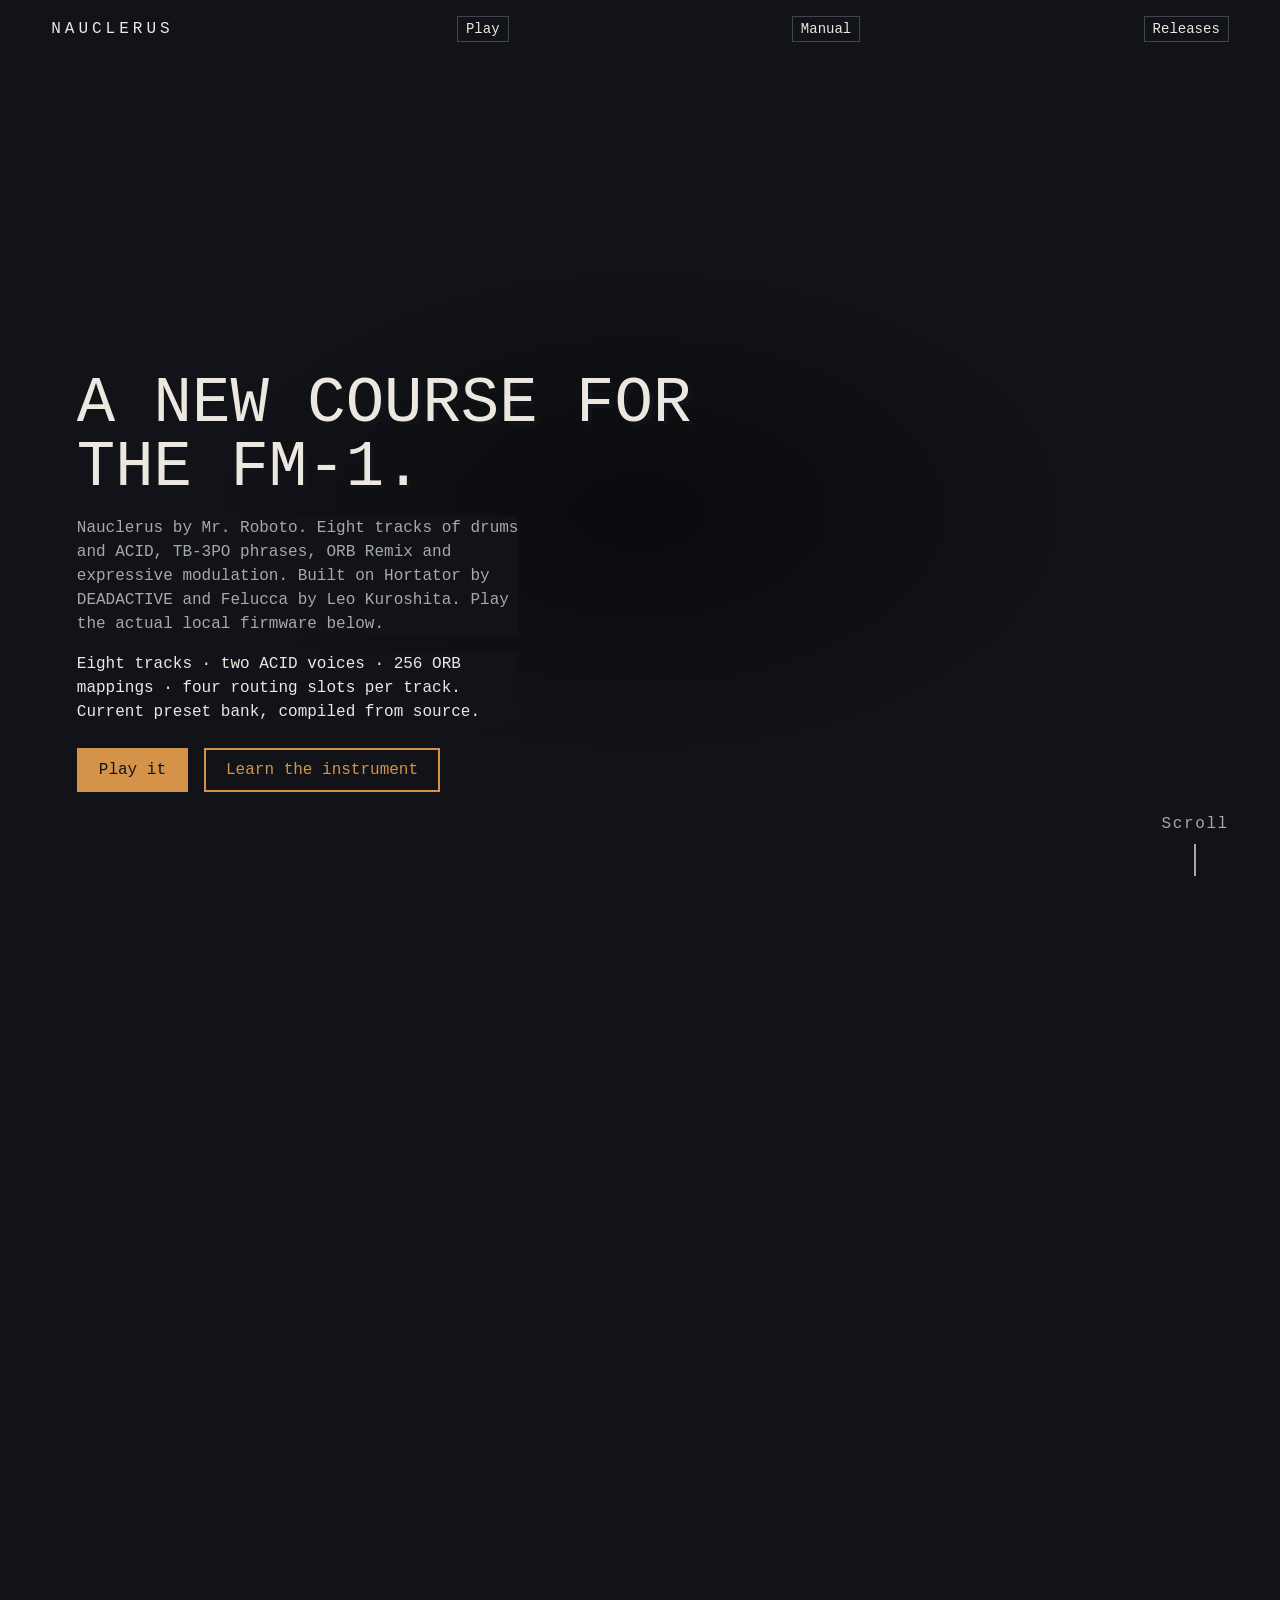
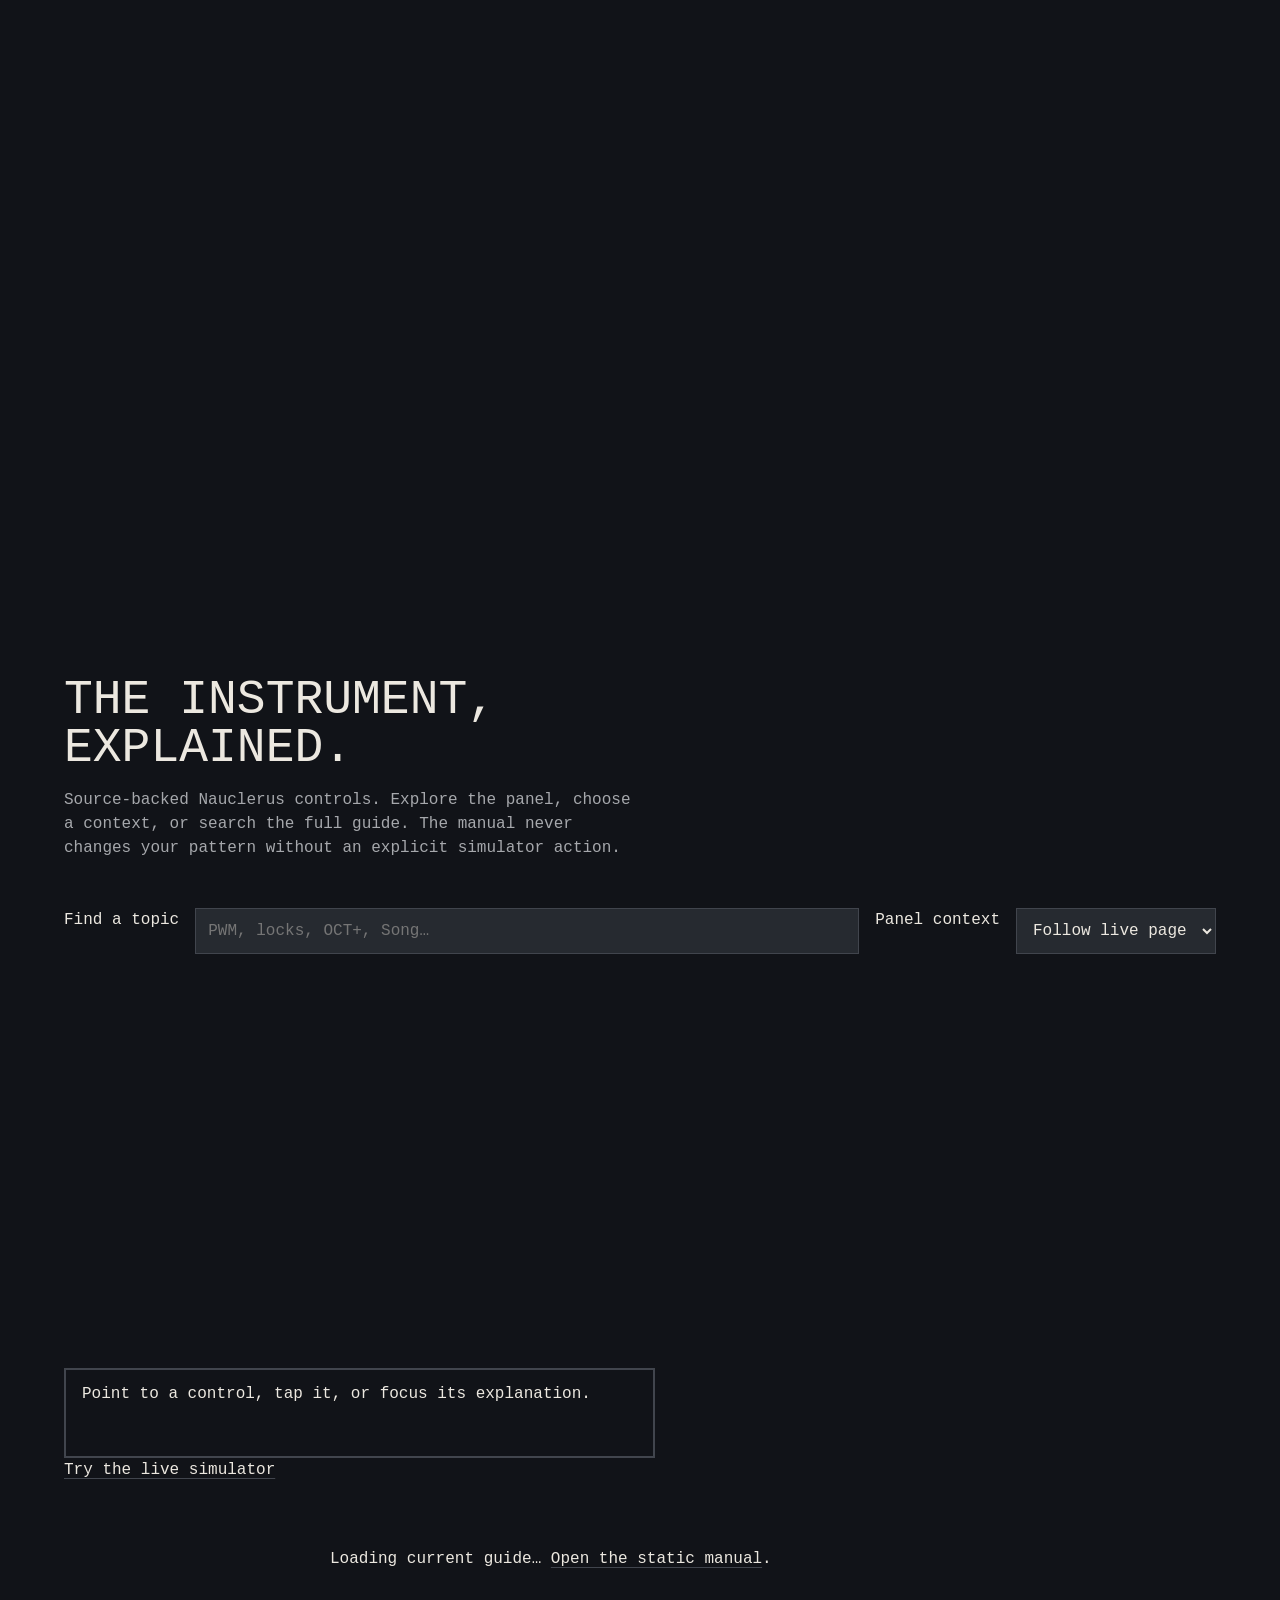
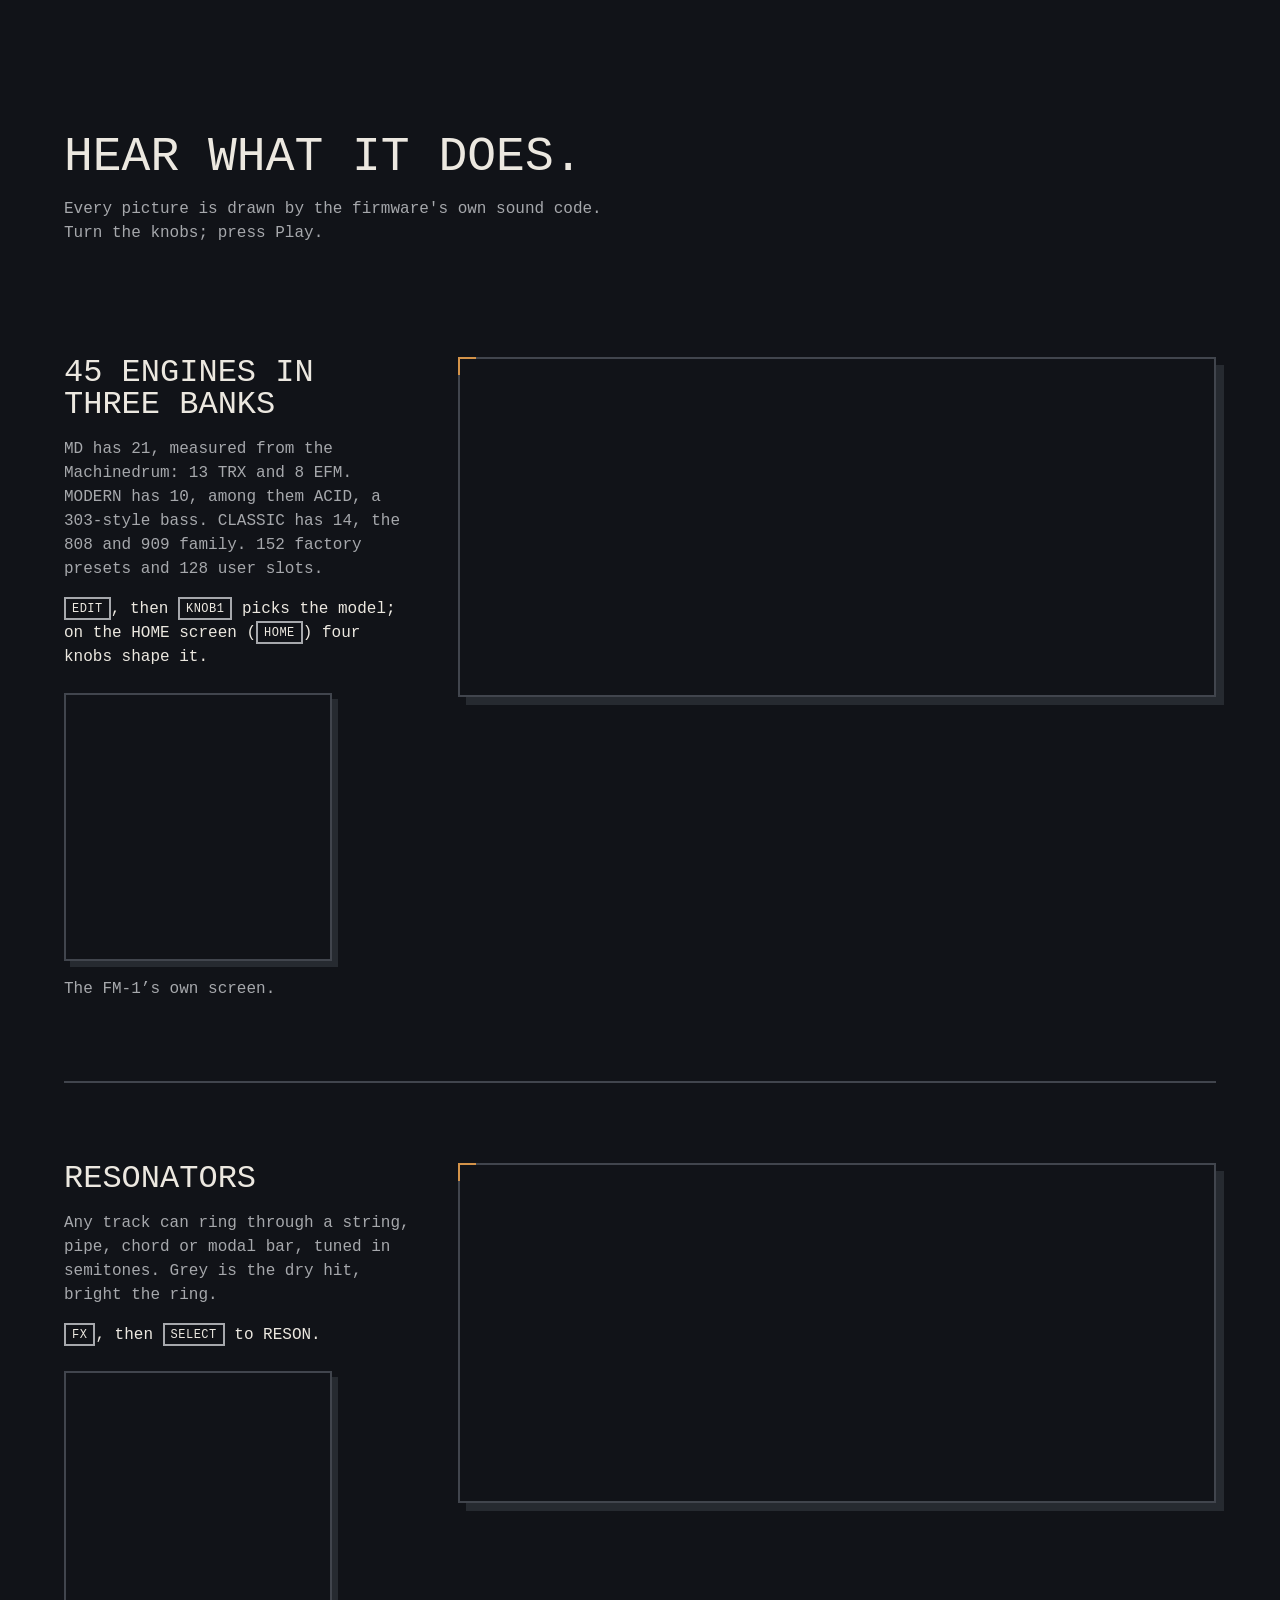
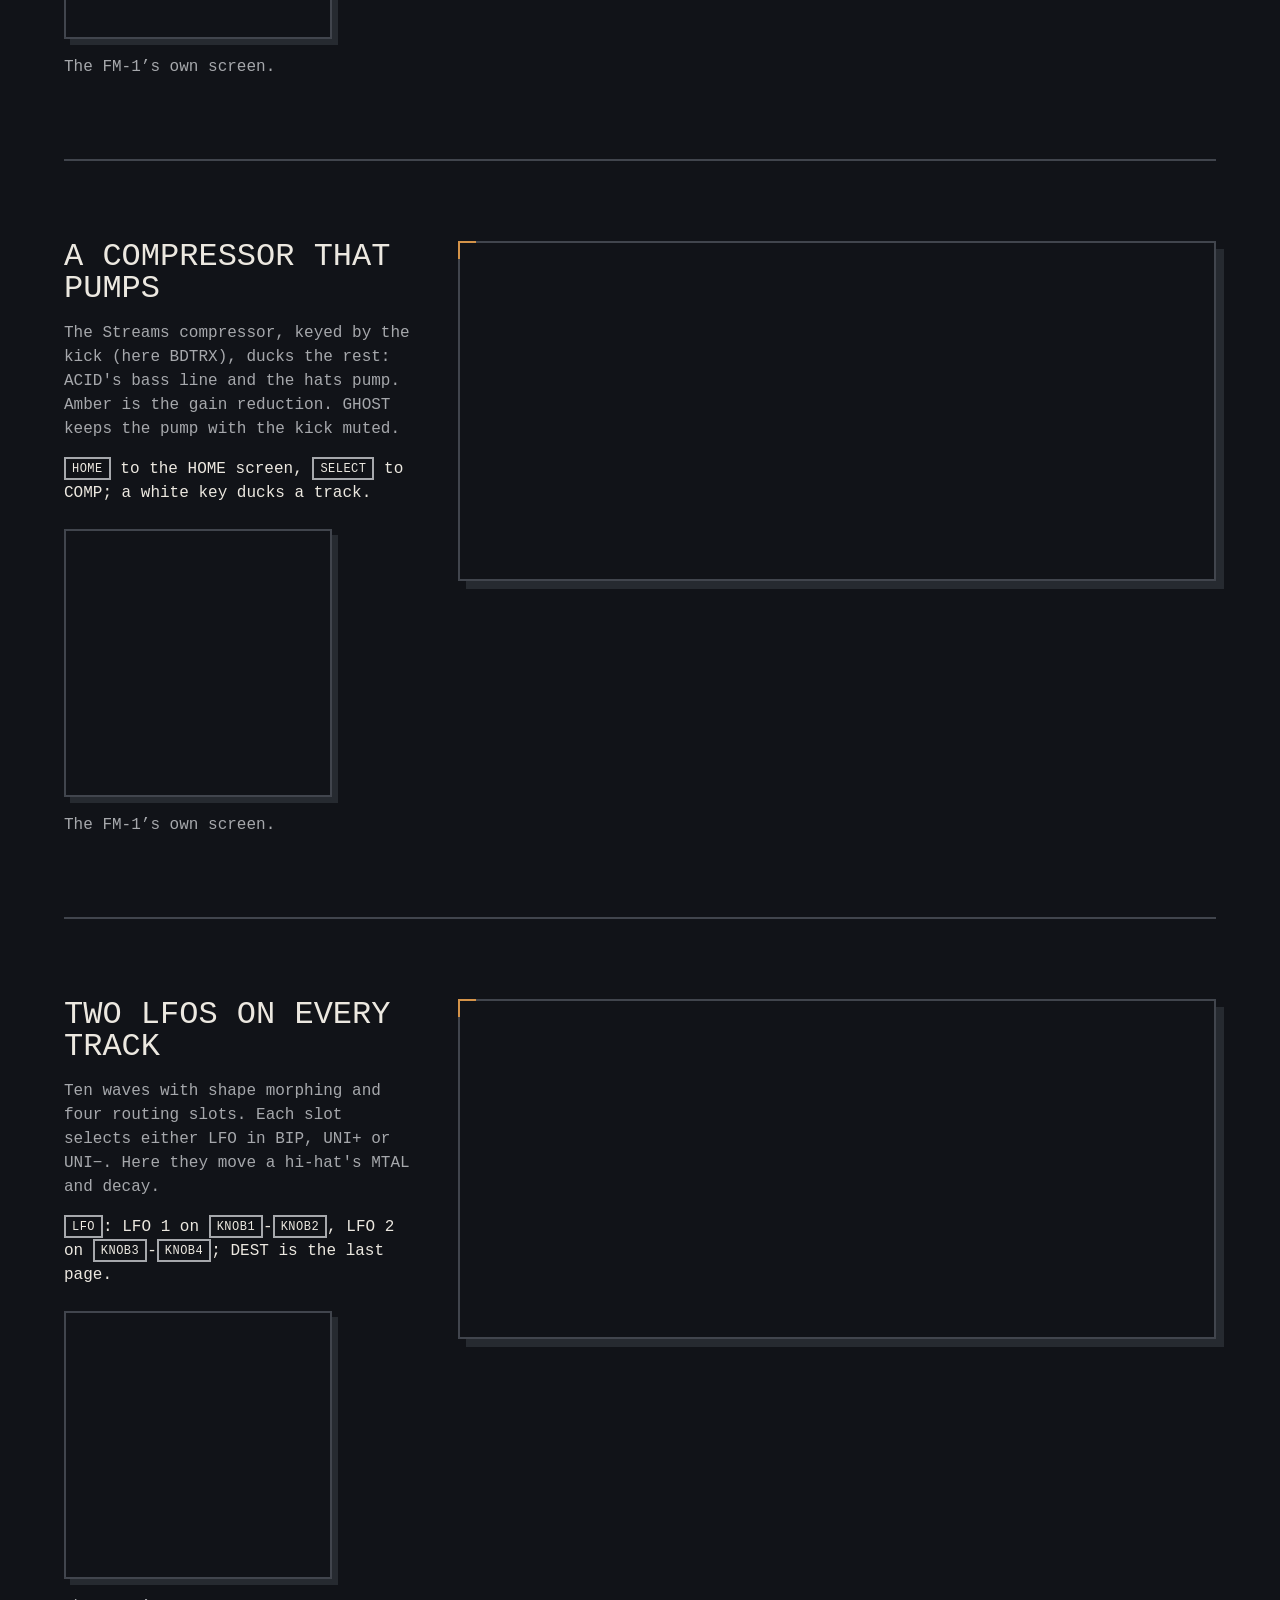
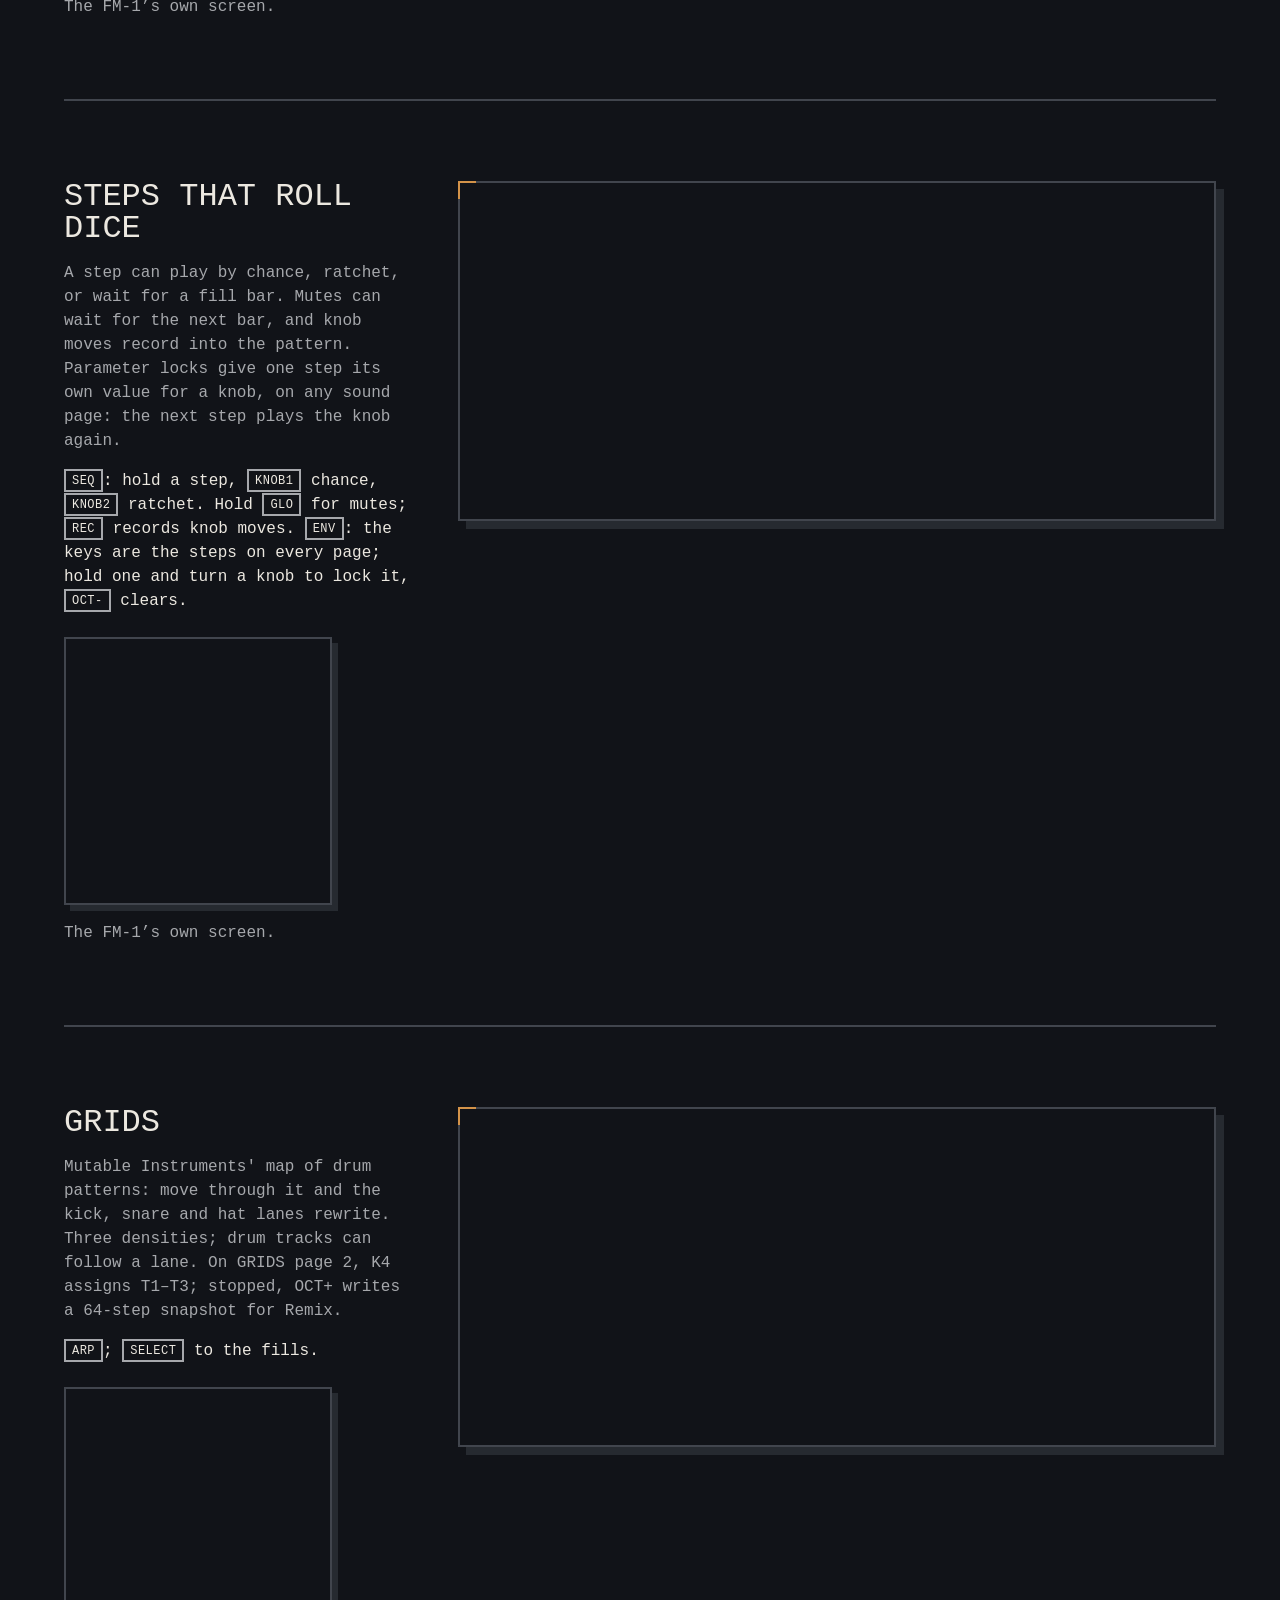
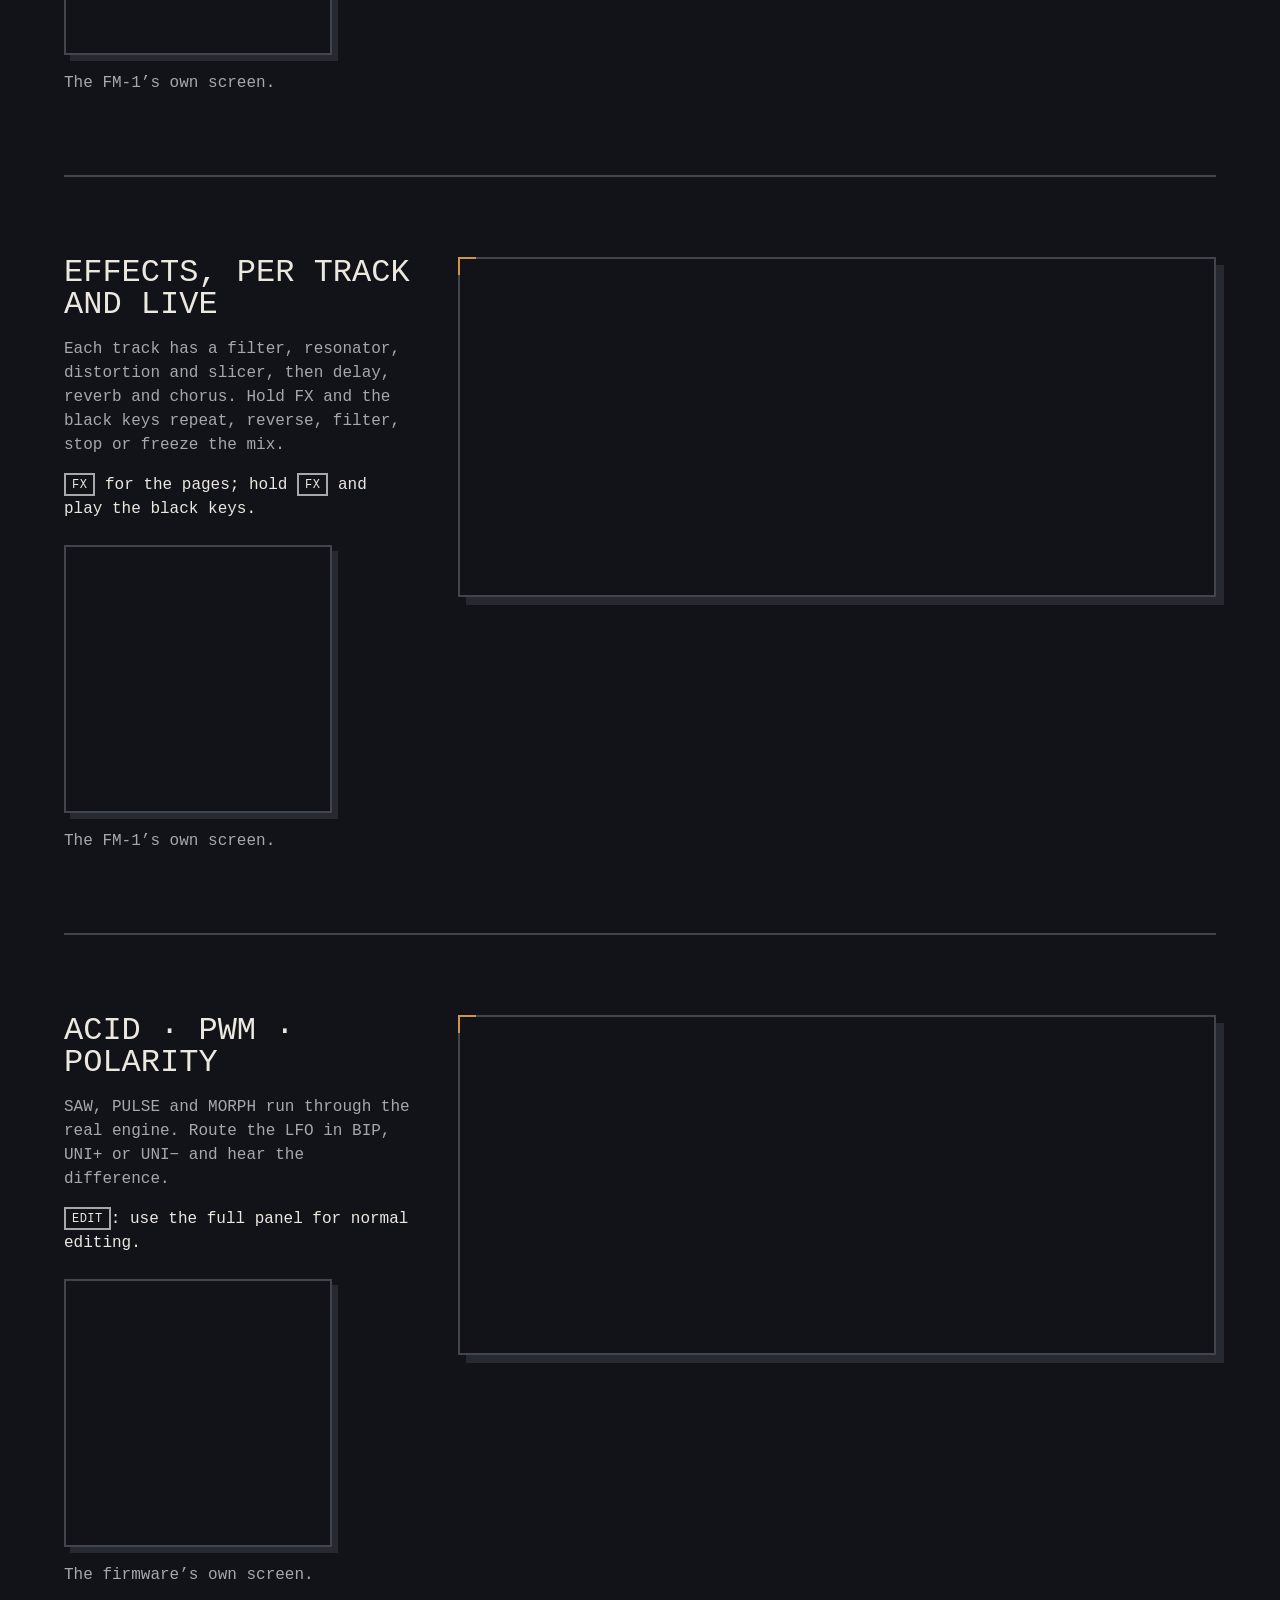
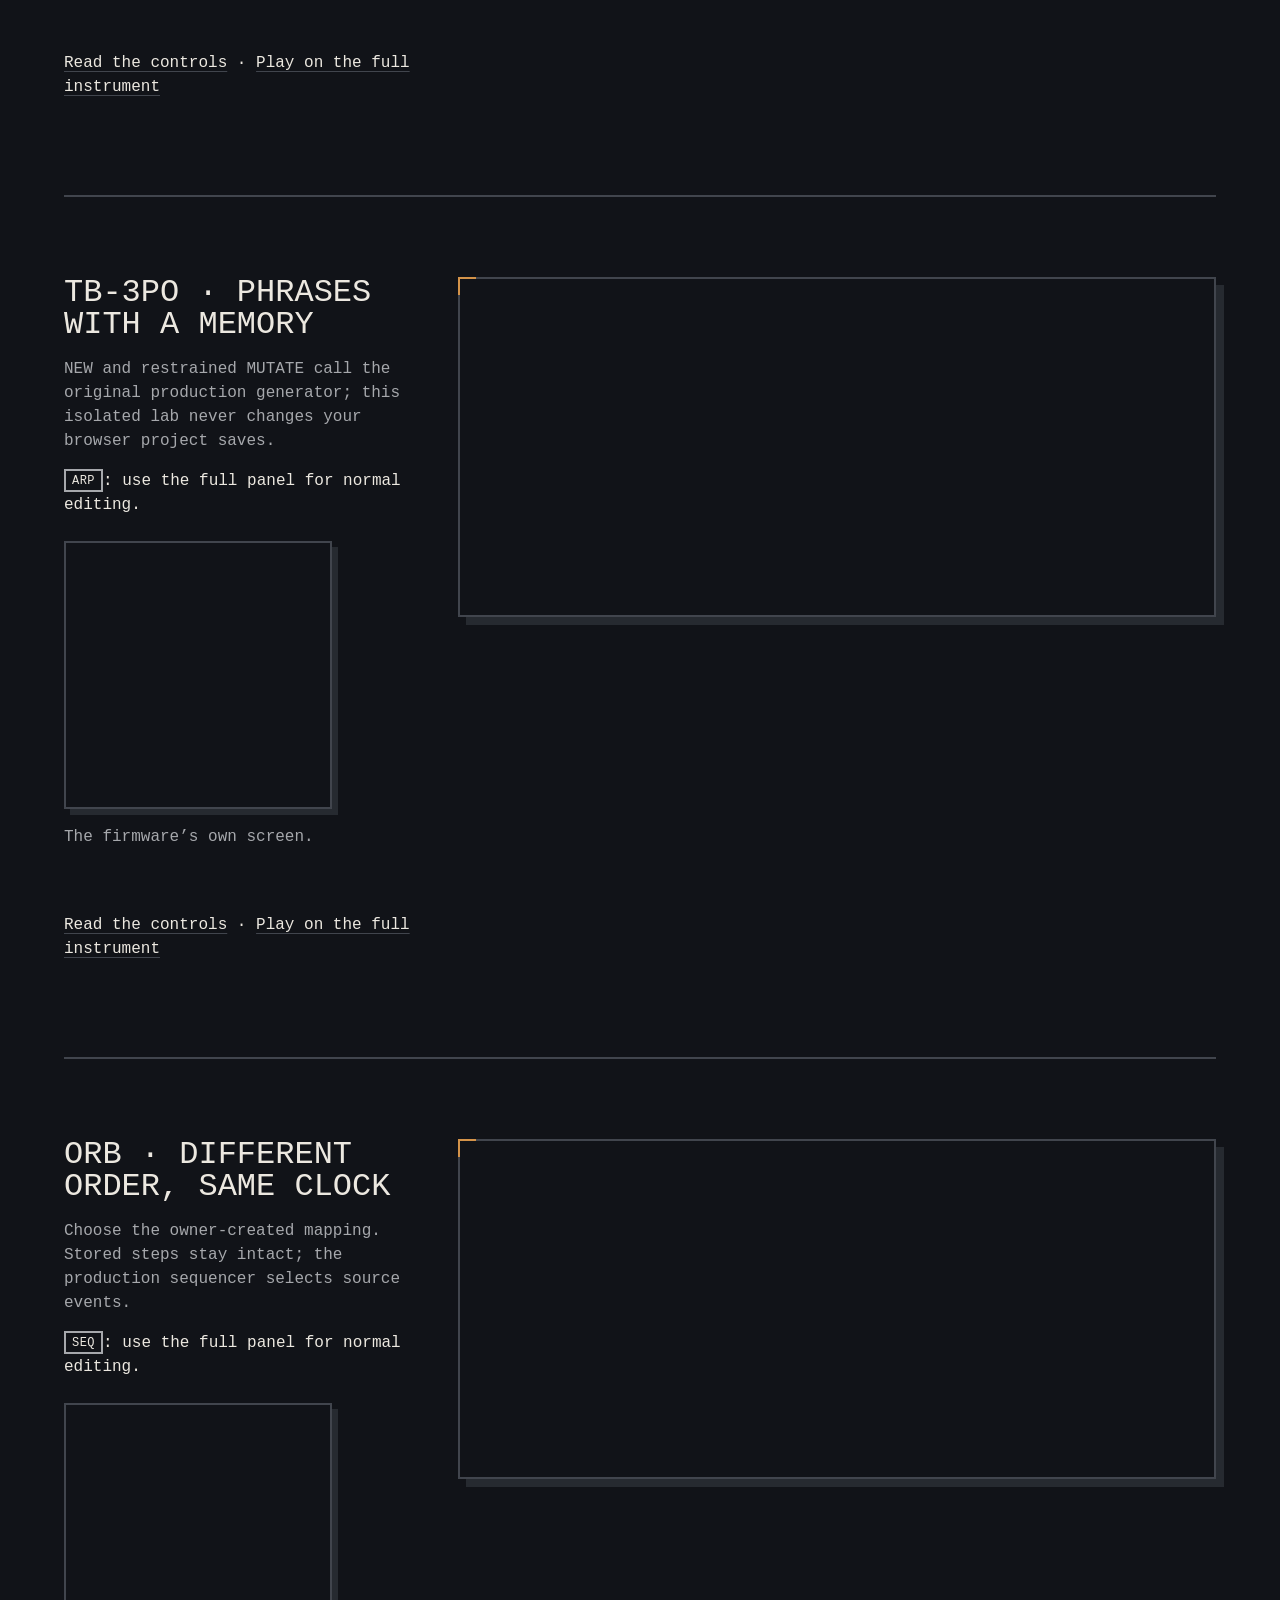
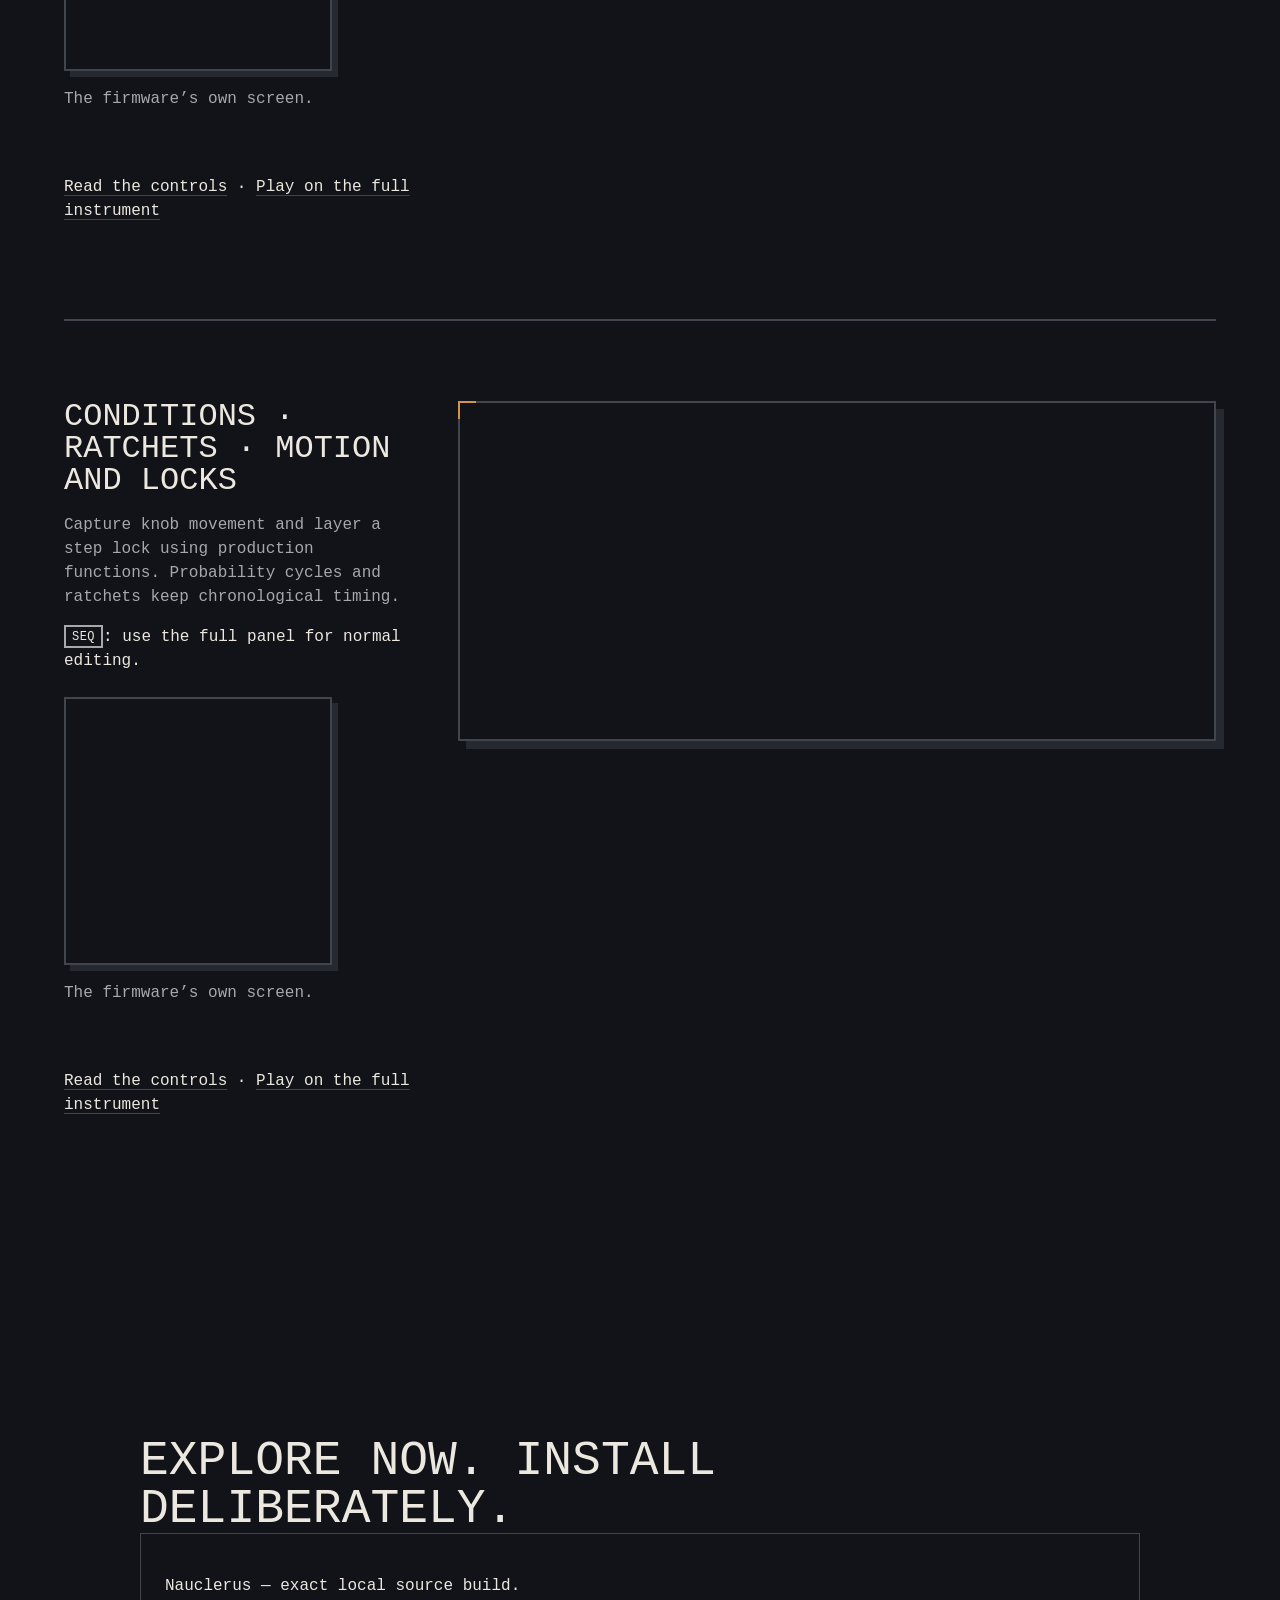
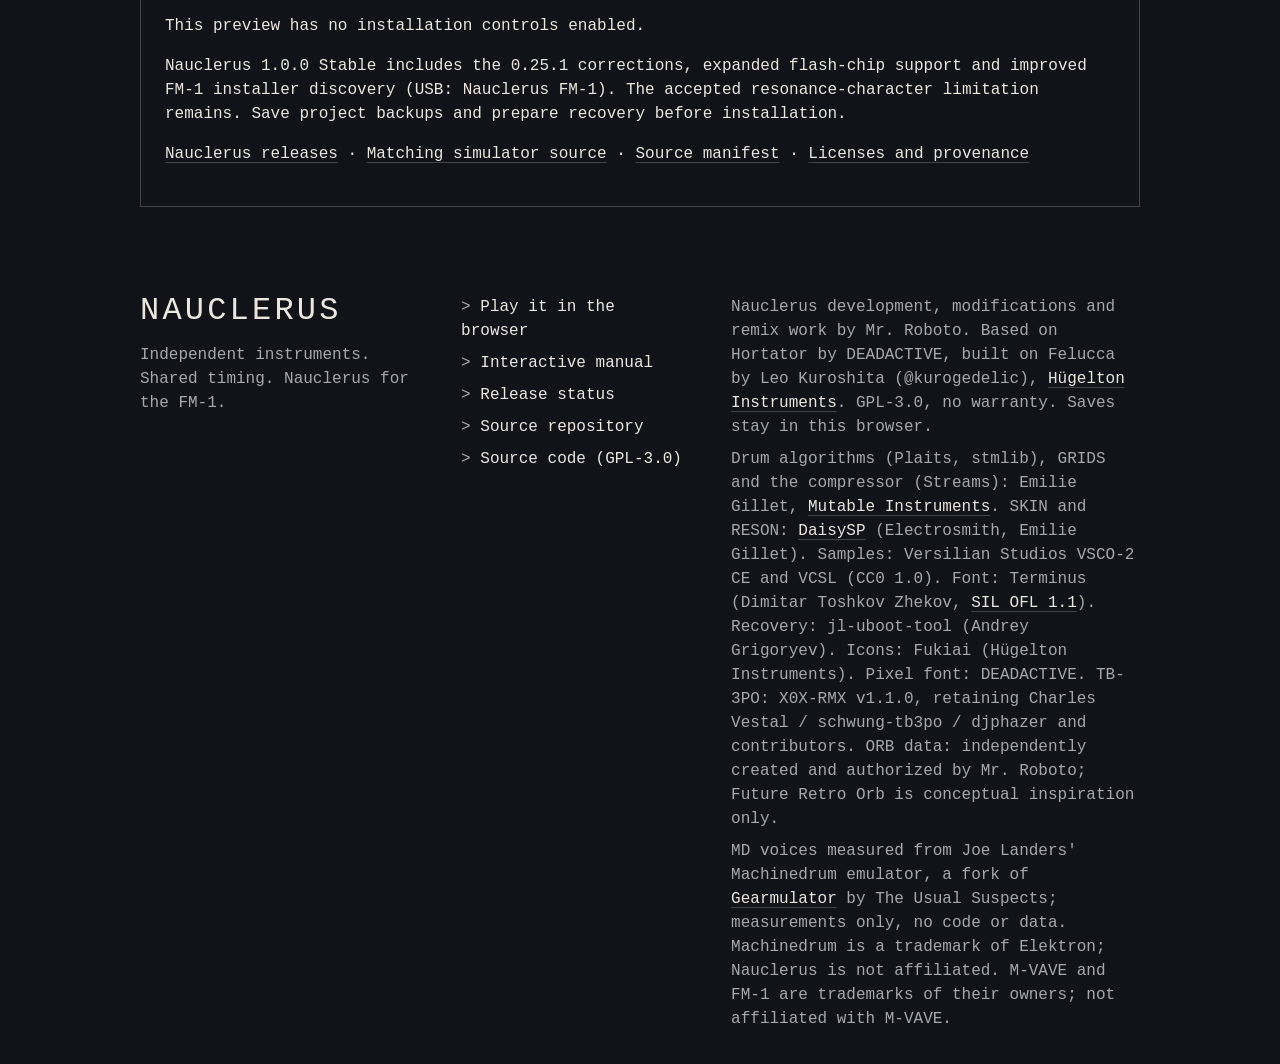
==== commit 6e9a1bc8: "Release Nauclerus 1.0.0 Stable with FM-1 discovery compatibility" ====
--- a/web/sim/index.html
+++ b/web/sim/index.html
@@ -202,7 +202,7 @@
 <article class="chapter" id="f-events"><div class="ch-text"><h3>Conditions · ratchets · Motion and locks</h3><p>Capture knob movement and layer a step lock using production functions. Probability cycles and ratchets keep chronological timing.</p><p class="where"><b>SEQ</b>: use the full panel for normal editing.</p><figure class="device-screen"><canvas width="240" height="240" role="img" aria-label="Current Nauclerus screen"></canvas><figcaption>The firmware’s own screen.</figcaption></figure></div><div class="plate" data-piece="events"></div><p class="where"><a href="#manual">Read the controls</a> · <a href="#play">Play on the full instrument</a></p></article>
 </section>
 
-<section id="release-status" class="install" aria-labelledby="install-title"><header class="install-head"><h2 id="install-title">Explore now. Install deliberately.</h2></header><div class="release-status"><p id="fw-version">Nauclerus — exact local source build.</p><p id="release-install-status">This preview has no installation controls enabled.</p><p><a id="release-install-link" href="webapp/installer/" hidden>Install the verified stable Nauclerus package</a></p><p>Nauclerus 0.25.0 preserves the accepted RC13 implementation. The accepted resonance-character limitation remains. Save project backups and prepare recovery before installation.</p><p><a href="https://github.com/Mr-Roboto/nauclerus/releases">Nauclerus releases</a> · <a href="source.tar.gz">Matching simulator source</a> · <a href="source-manifest.json">Source manifest</a> · <a href="LICENSING.md">Licenses and provenance</a></p><ul id="whats-new"></ul></div></section>
+<section id="release-status" class="install" aria-labelledby="install-title"><header class="install-head"><h2 id="install-title">Explore now. Install deliberately.</h2></header><div class="release-status"><p id="fw-version">Nauclerus — exact local source build.</p><p id="release-install-status">This preview has no installation controls enabled.</p><p><a id="release-install-link" href="webapp/installer/" hidden>Install the verified stable Nauclerus package</a></p><p>Nauclerus 1.0.0 Stable includes the 0.25.1 corrections, expanded flash-chip support and improved FM-1 installer discovery (USB: Nauclerus FM-1). The accepted resonance-character limitation remains. Save project backups and prepare recovery before installation.</p><p><a href="https://github.com/Mr-Roboto/nauclerus/releases">Nauclerus releases</a> · <a href="source.tar.gz">Matching simulator source</a> · <a href="source-manifest.json">Source manifest</a> · <a href="LICENSING.md">Licenses and provenance</a></p><ul id="whats-new"></ul></div></section>
 <footer class="foot">
   <div class="foot-brand">
     <p class="silk foot-mark">NAUCLERUS</p>
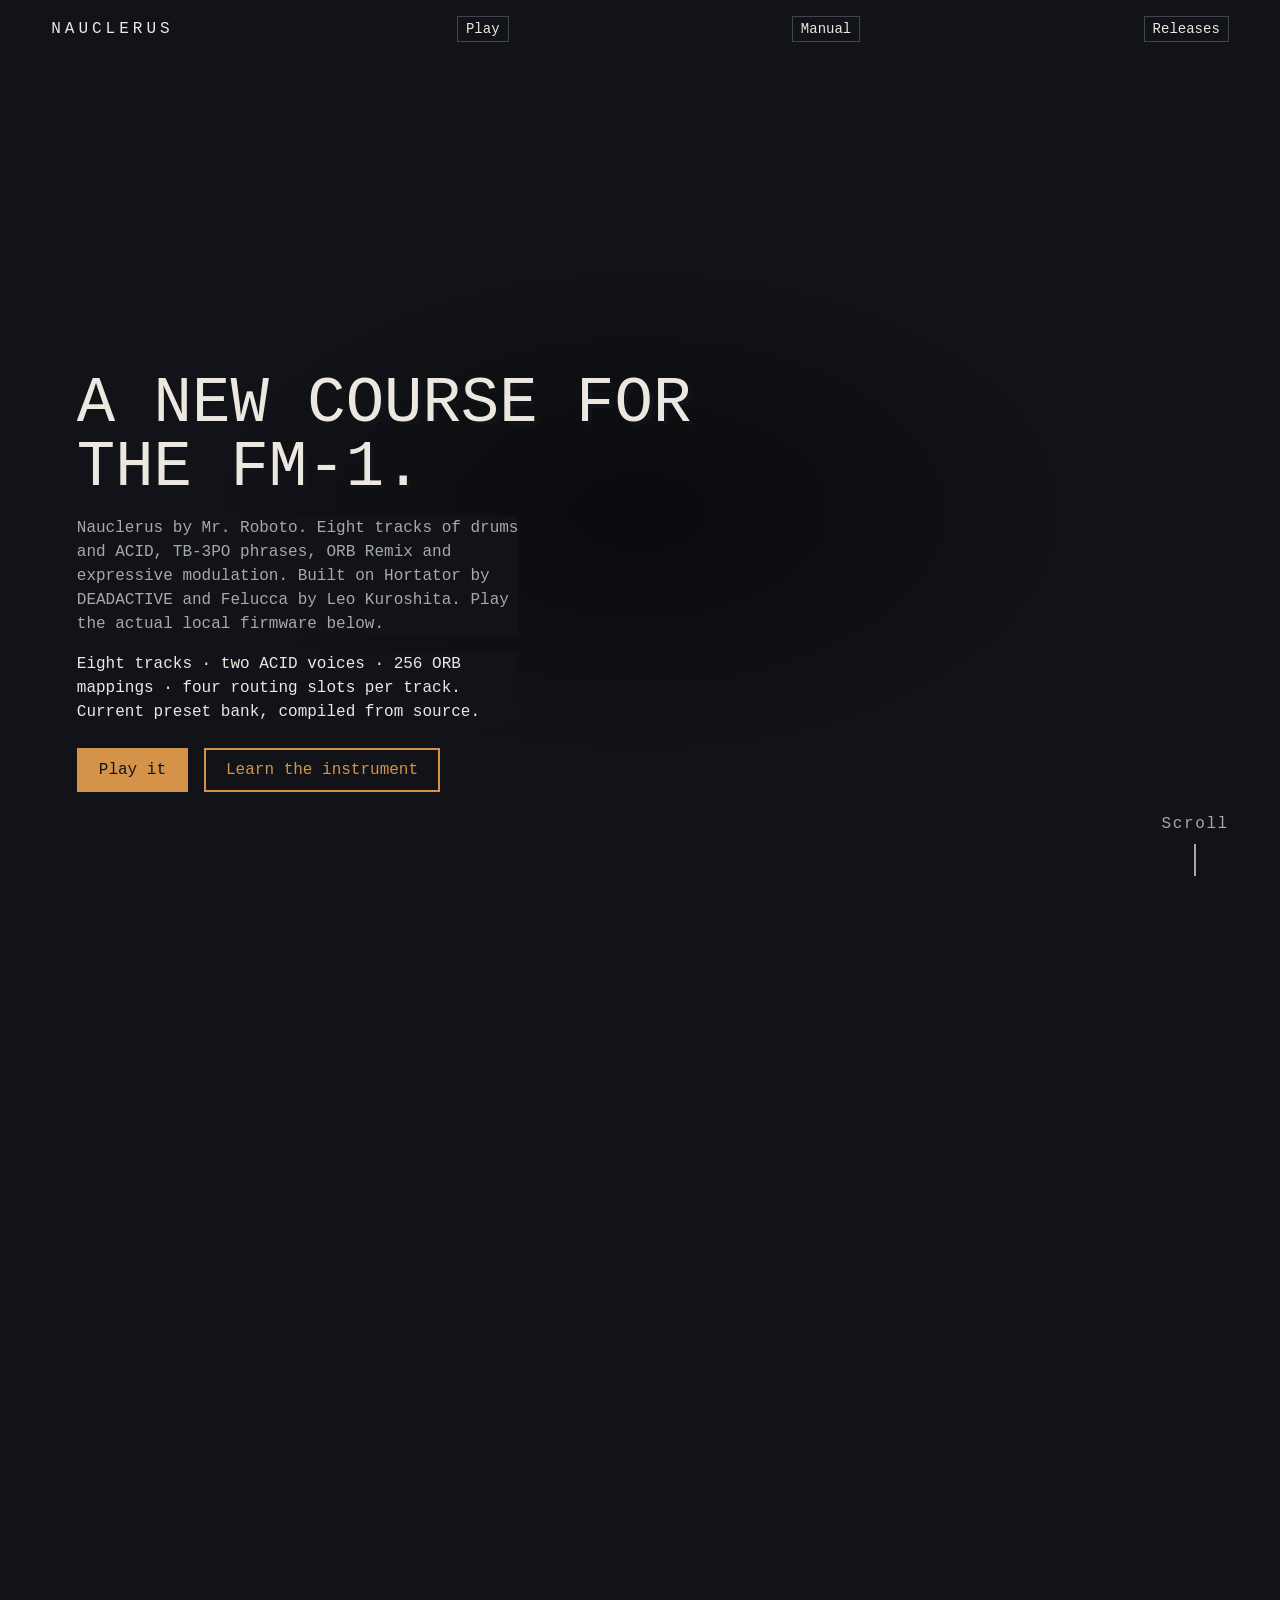
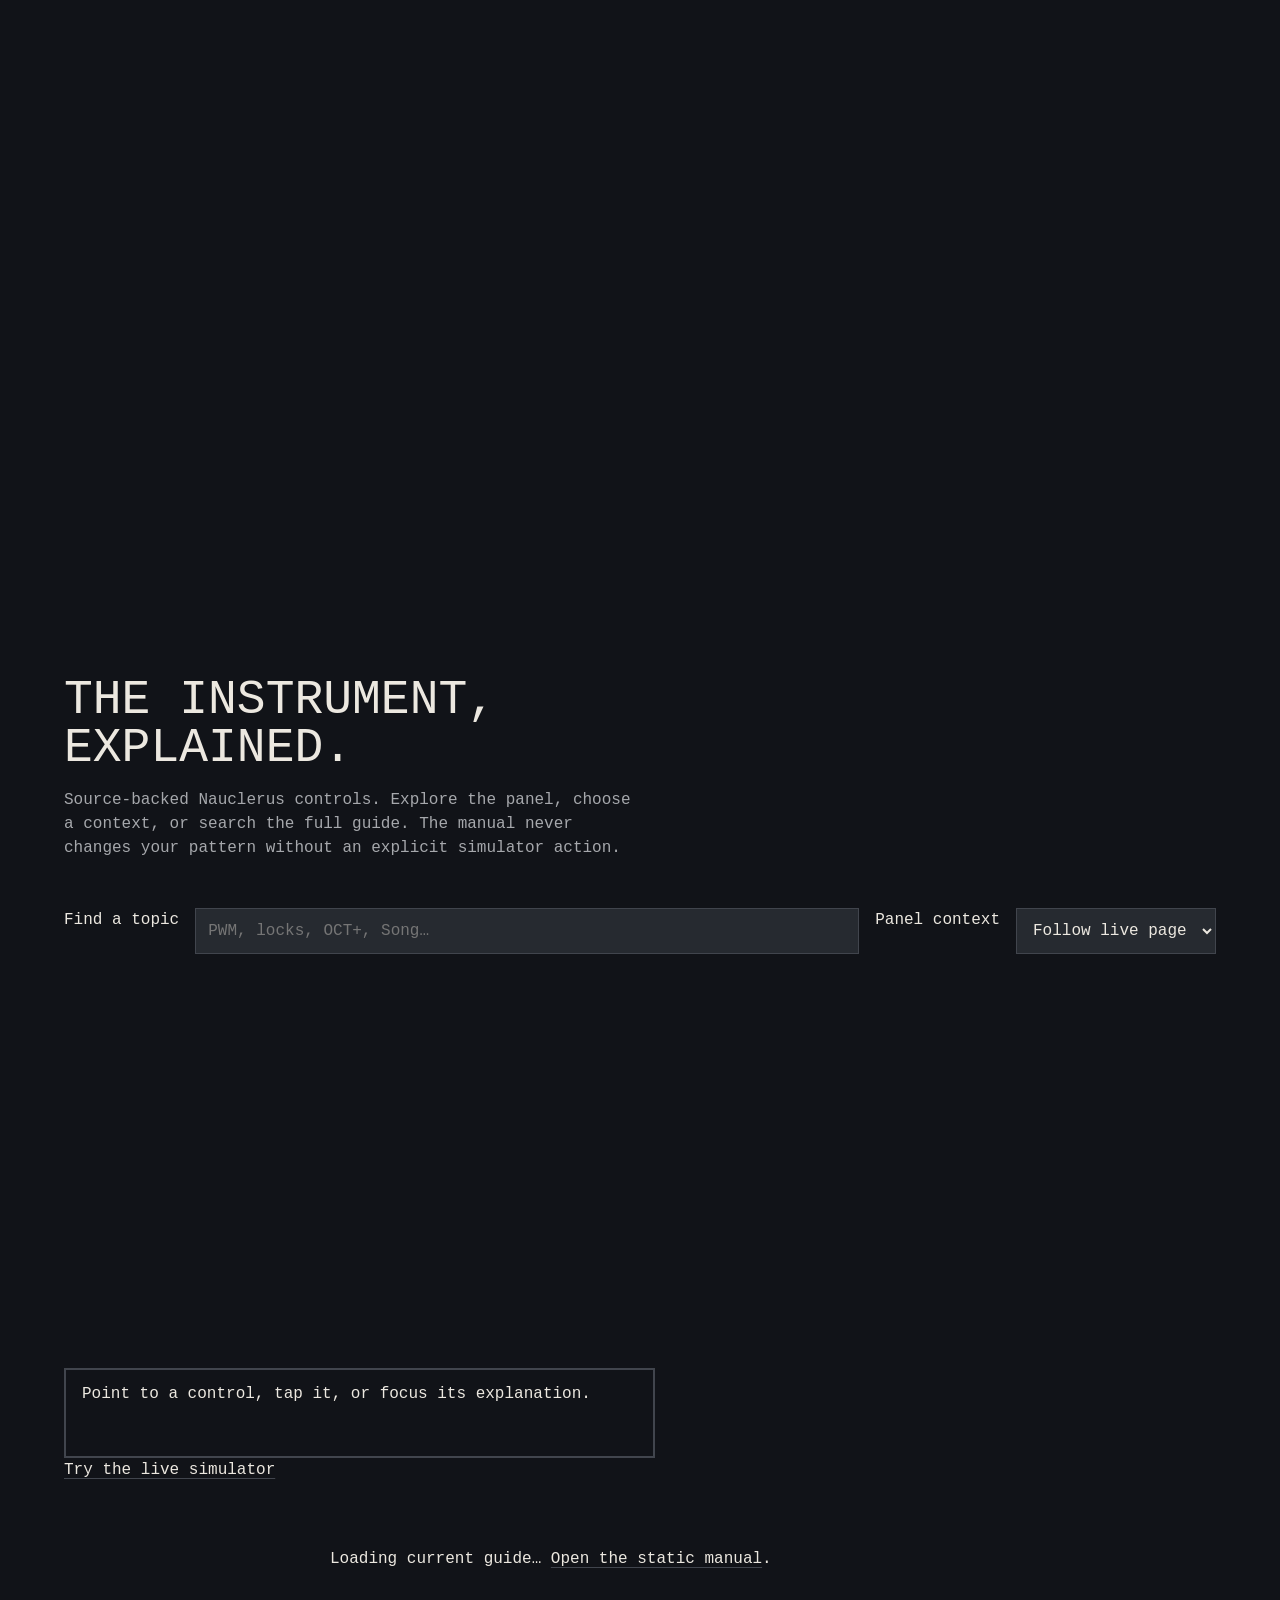
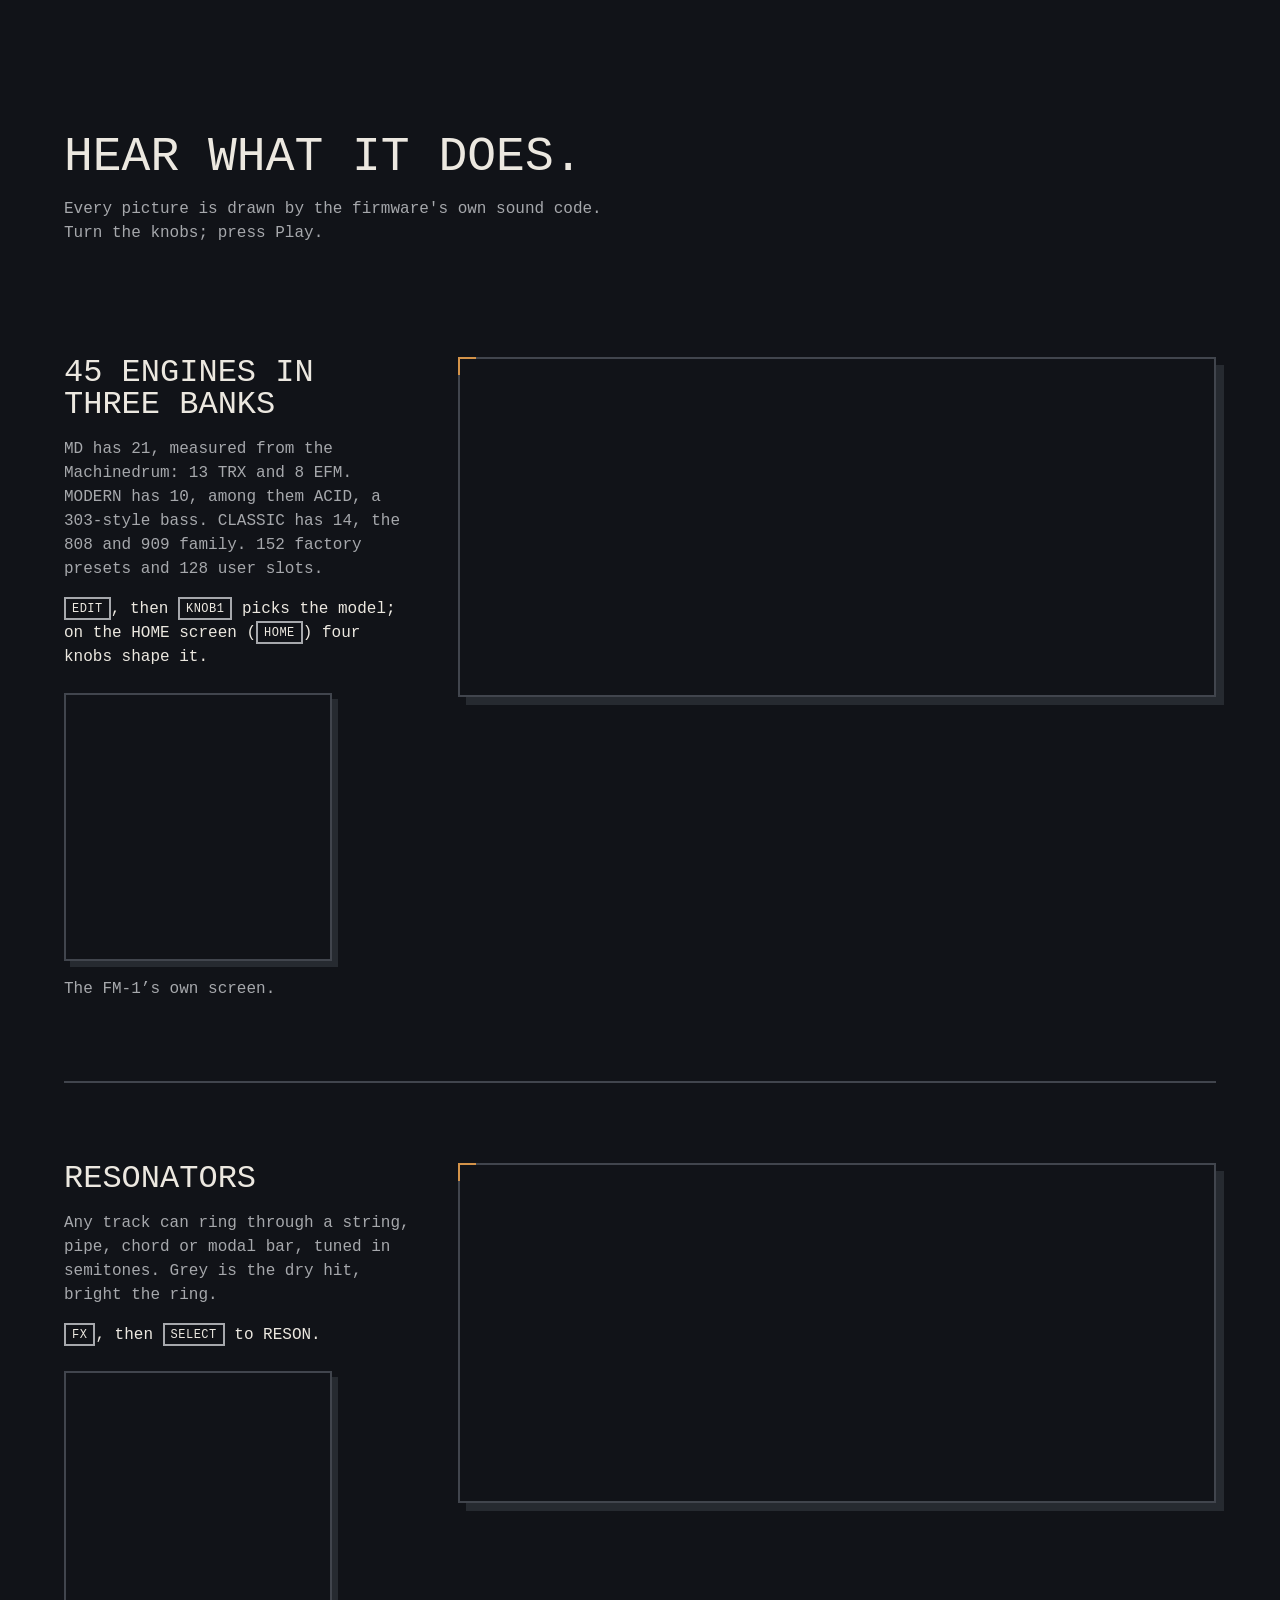
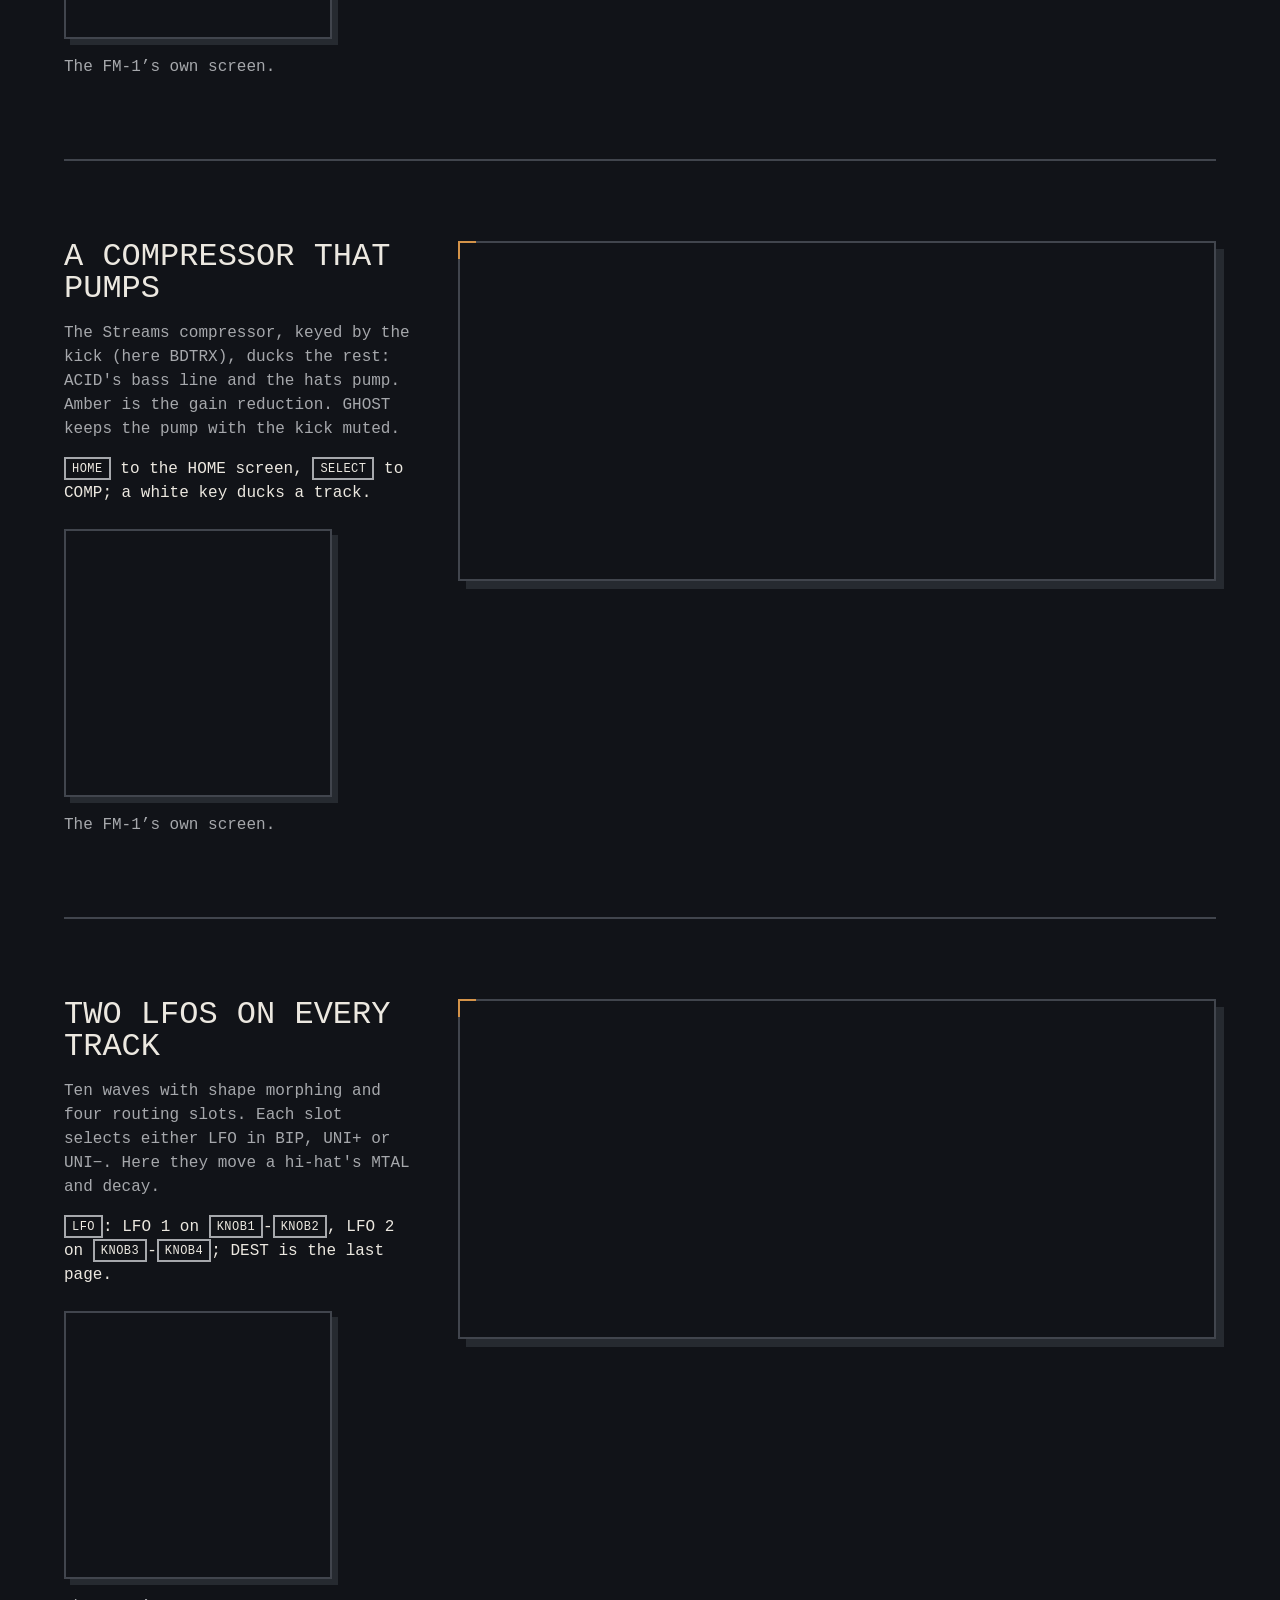
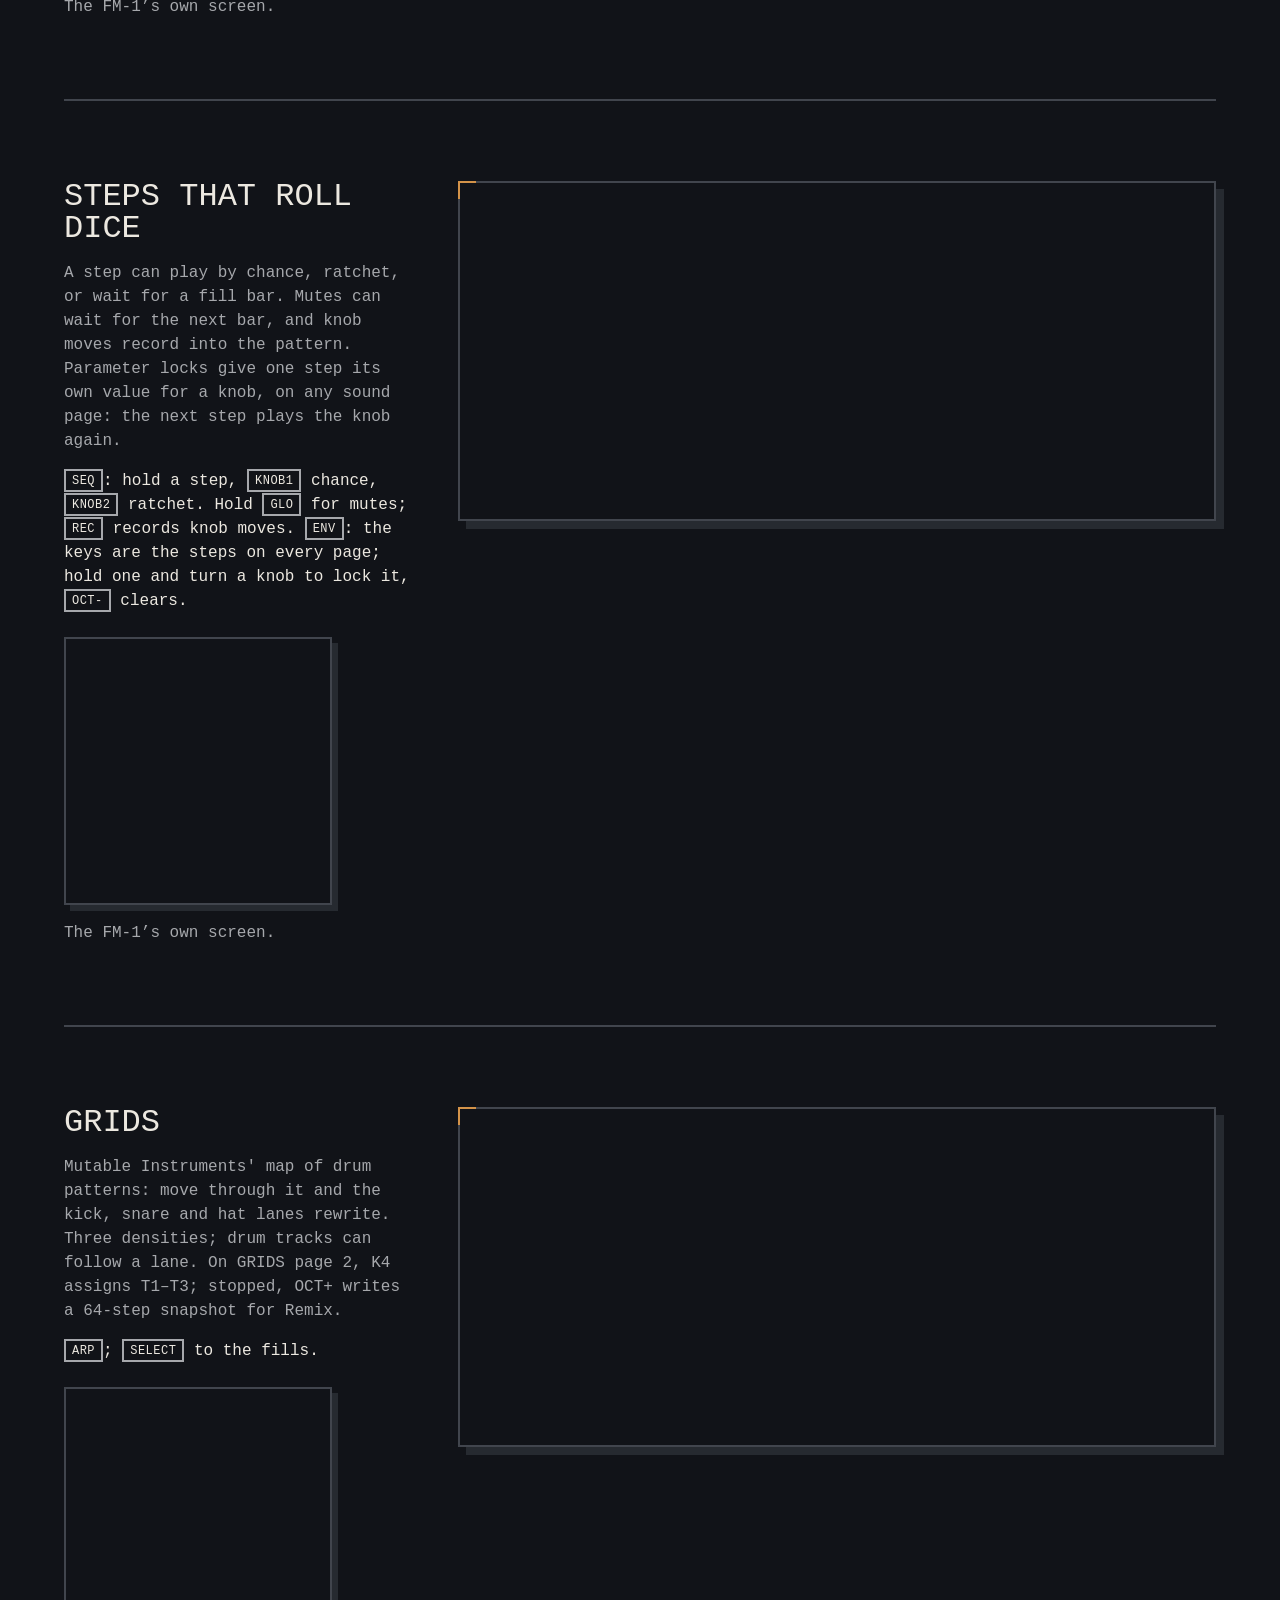
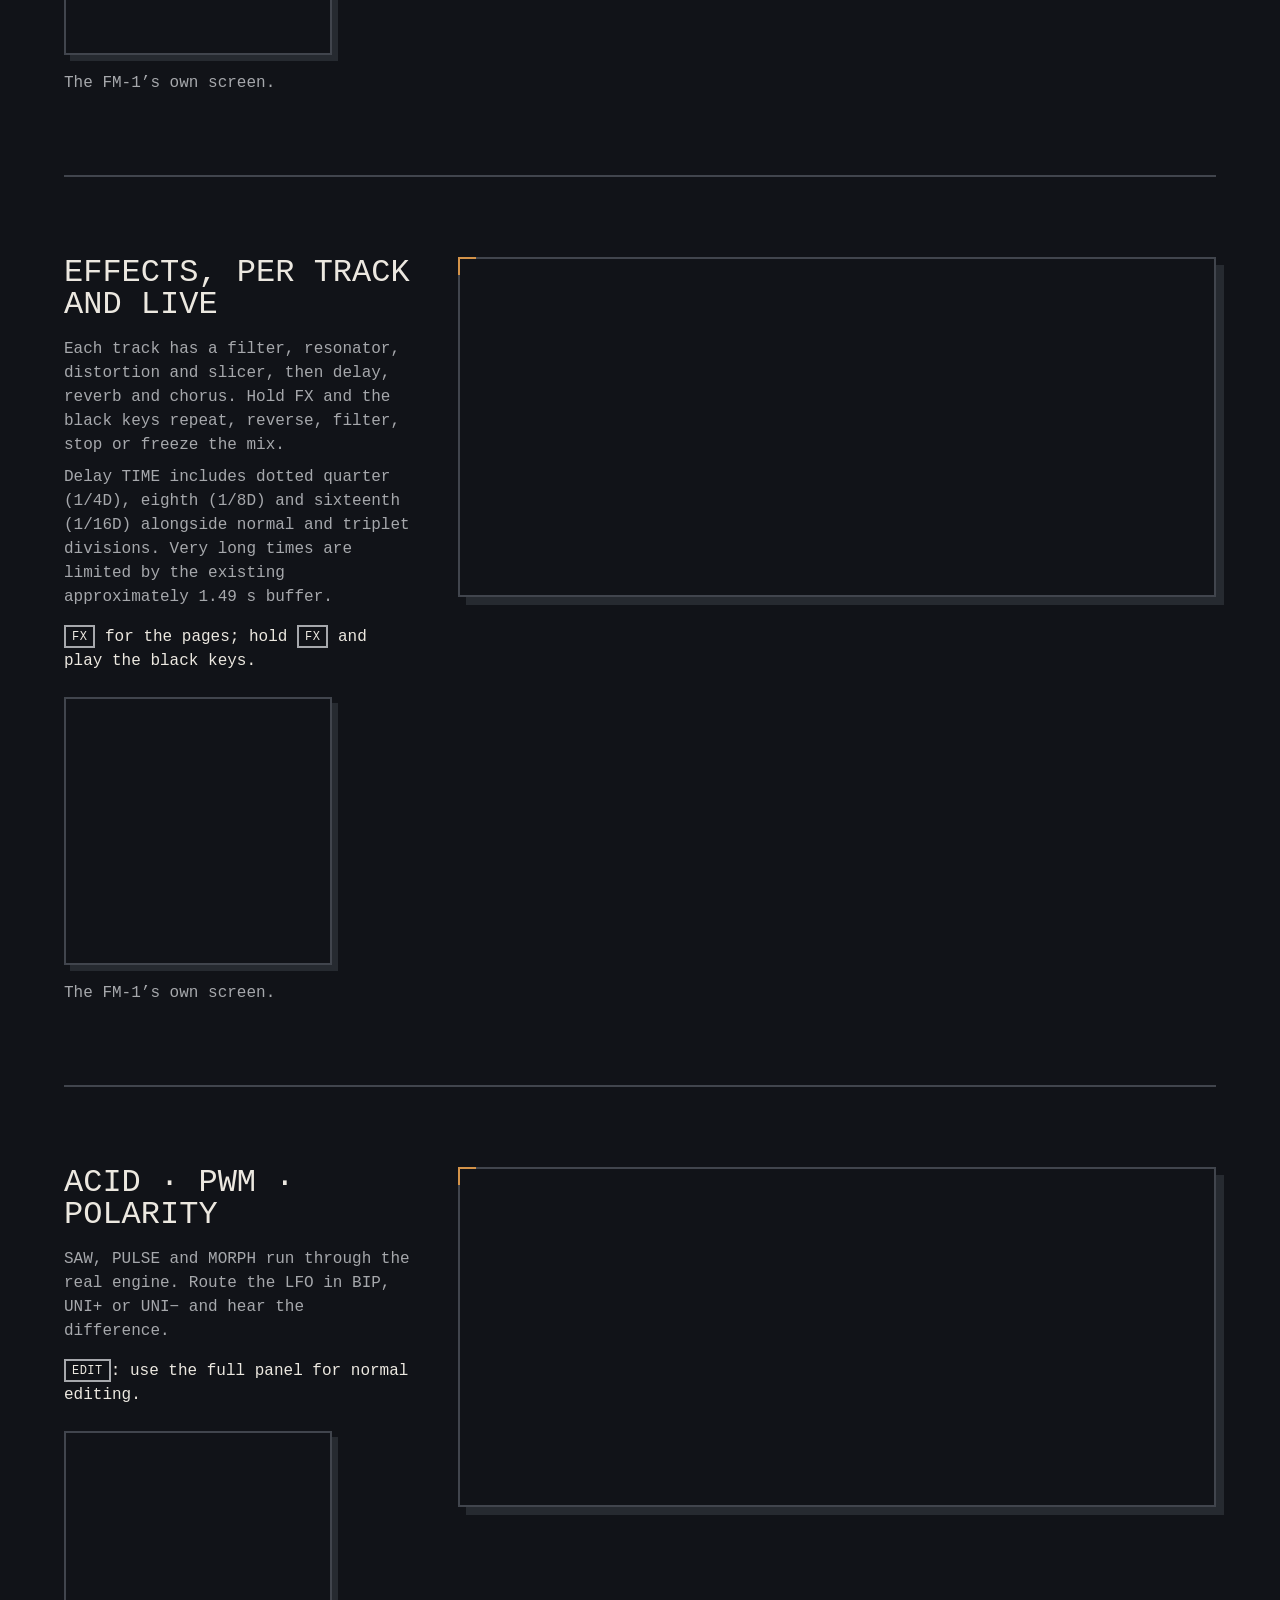
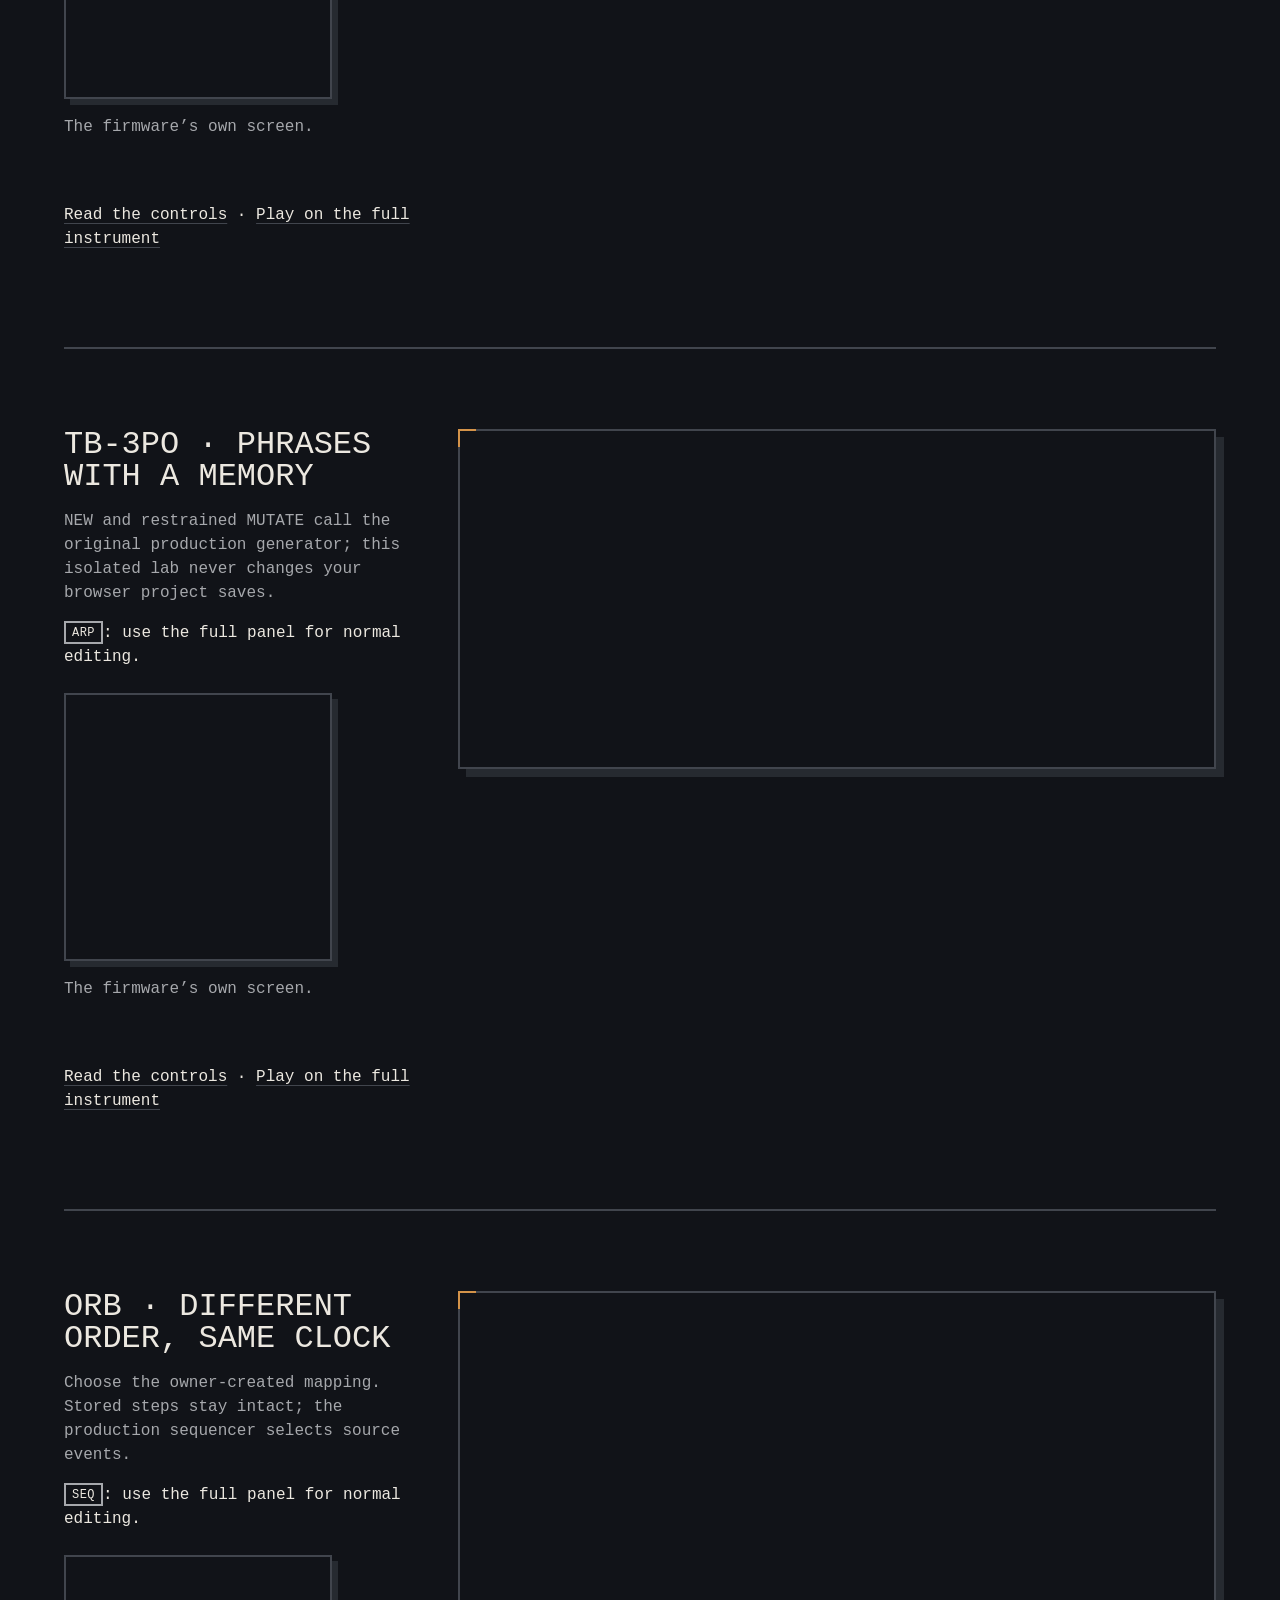
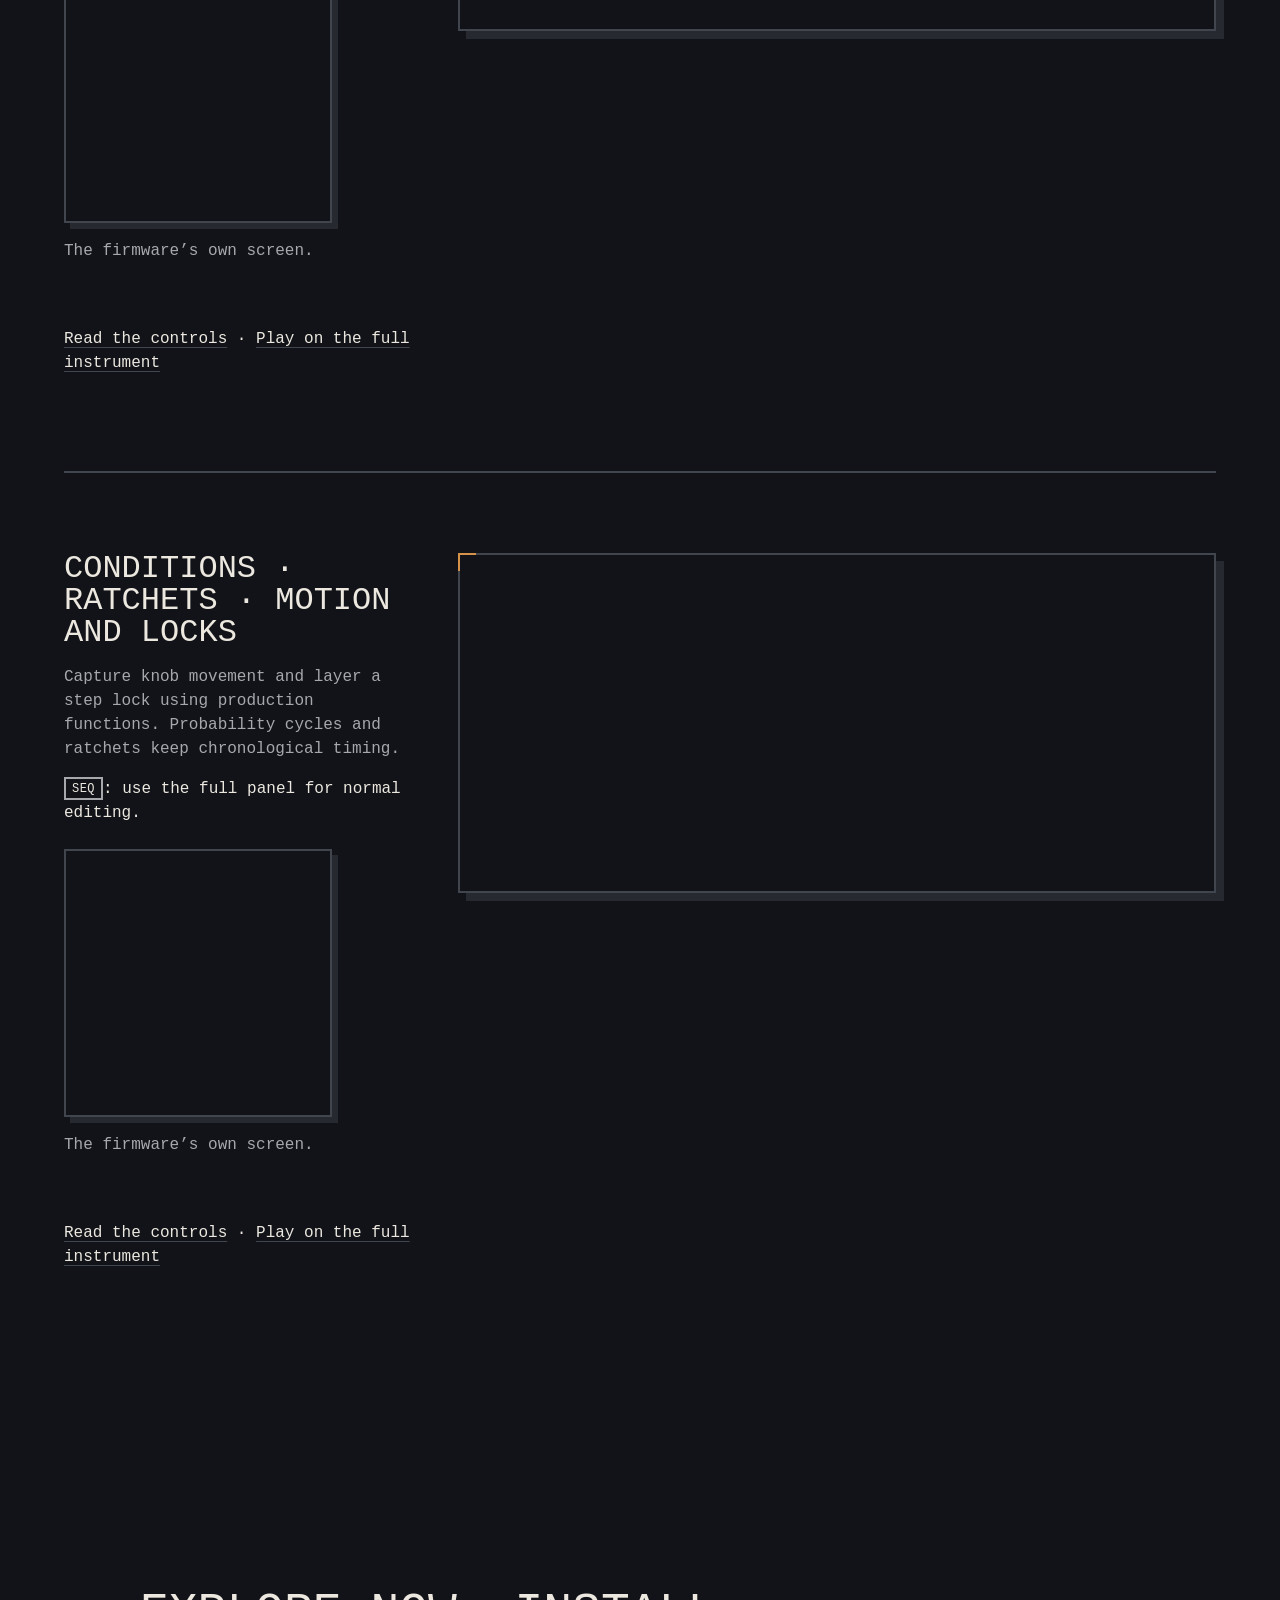
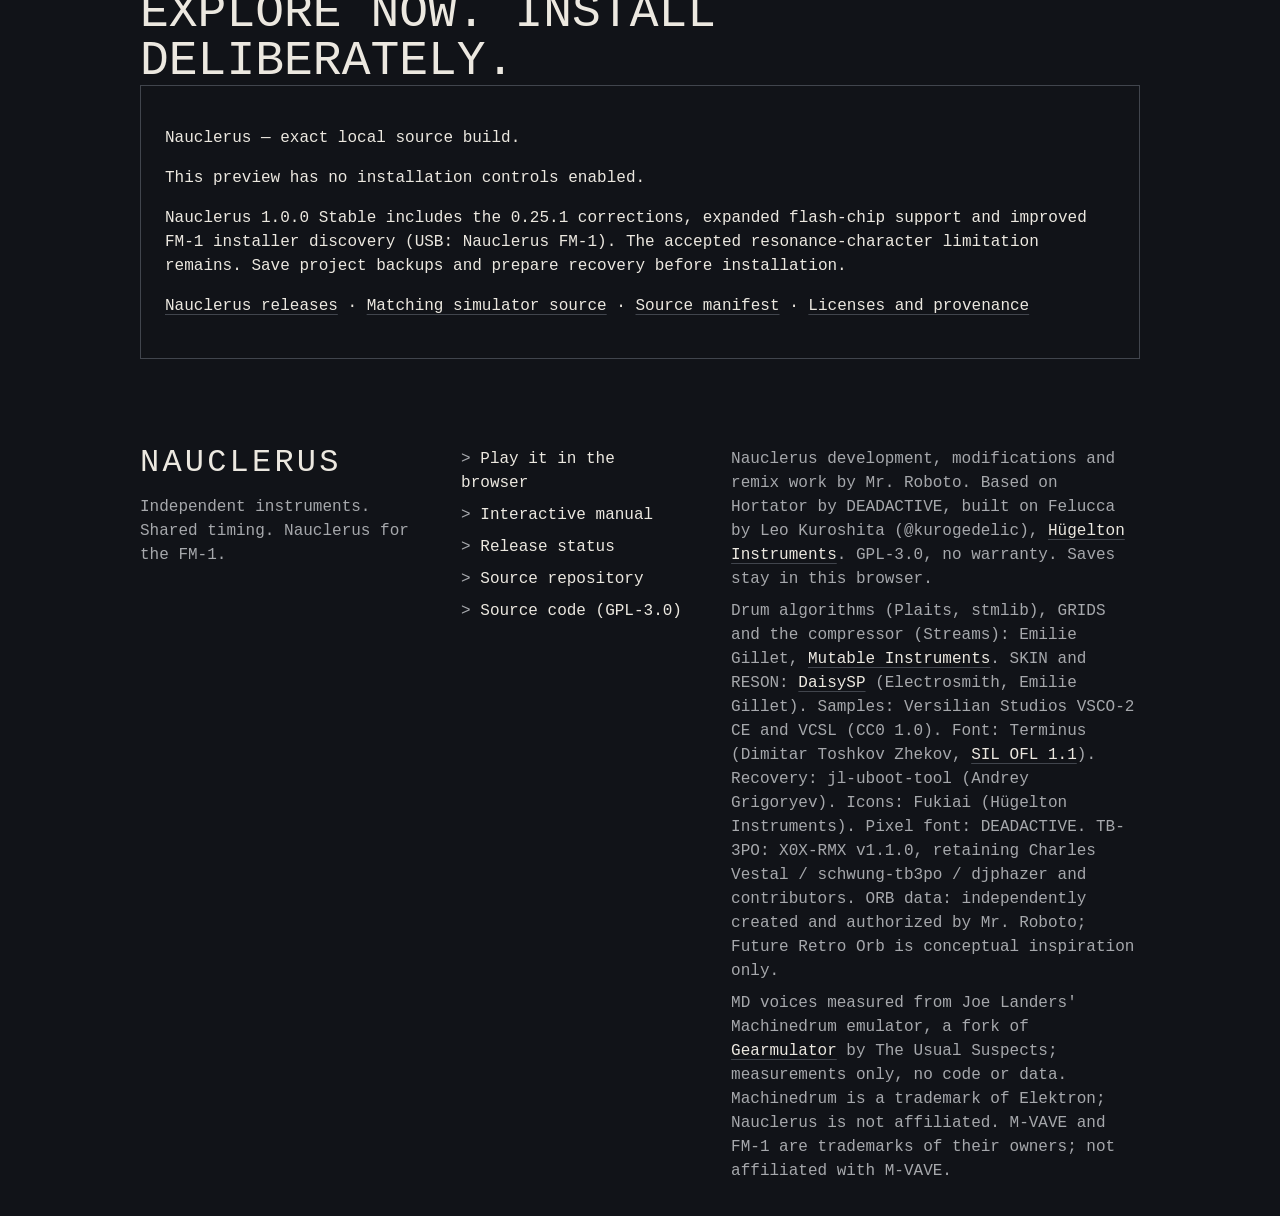
==== commit 65483a4c: "docs(sim): explain encoder tick marks and delay divisions in help" ====
--- a/web/sim/index.html
+++ b/web/sim/index.html
@@ -64,7 +64,7 @@
         <h2>Mouse and touch</h2>
         <ul>
           <li>Keys and buttons play while held, several at once.</li>
-          <li>Knobs: drag up or down, the mouse wheel, or hover and press ↑ ↓.</li>
+          <li>Knobs: drag up or down, the mouse wheel, or hover and press ↑ ↓. Endless encoders have no position tick; MASTER volume keeps its indicator.</li>
           <li>To hold a button (GLO, FX, SEQ + a key), right-click or long-press it; tap again to let go.</li>
         </ul>
       </div>
@@ -187,6 +187,7 @@
       <h3 id="f-fx-title">Effects, per track and live</h3>
       <p>Each track has a filter, resonator, distortion and slicer, then delay, reverb and chorus. Hold FX
         and the black keys repeat, reverse, filter, stop or freeze the mix.</p>
+      <p>Delay TIME includes dotted quarter (1/4D), eighth (1/8D) and sixteenth (1/16D) alongside normal and triplet divisions. Very long times are limited by the existing approximately 1.49 s buffer.</p>
       <p class="where"><b>FX</b> for the pages; hold <b>FX</b> and play the black keys.</p>
       <figure class="device-screen">
         <canvas width="240" height="240" role="img" aria-label="The FM-1's screen"></canvas>
--- a/web/sim/sim.css
+++ b/web/sim/sim.css
@@ -532,6 +532,9 @@
   border-radius: 2px; background: var(--silk);
 }
 .enc.master .cap::after { background: #fff; height: 9px; }
+/* Endless encoders have no absolute position. MASTER is a potentiometer. */
+.enc:not(.master) .cap { transform: none; }
+.enc:not(.master) .cap::after { display: none; }
 
 .btn {
   border-radius: 9px; cursor: pointer;
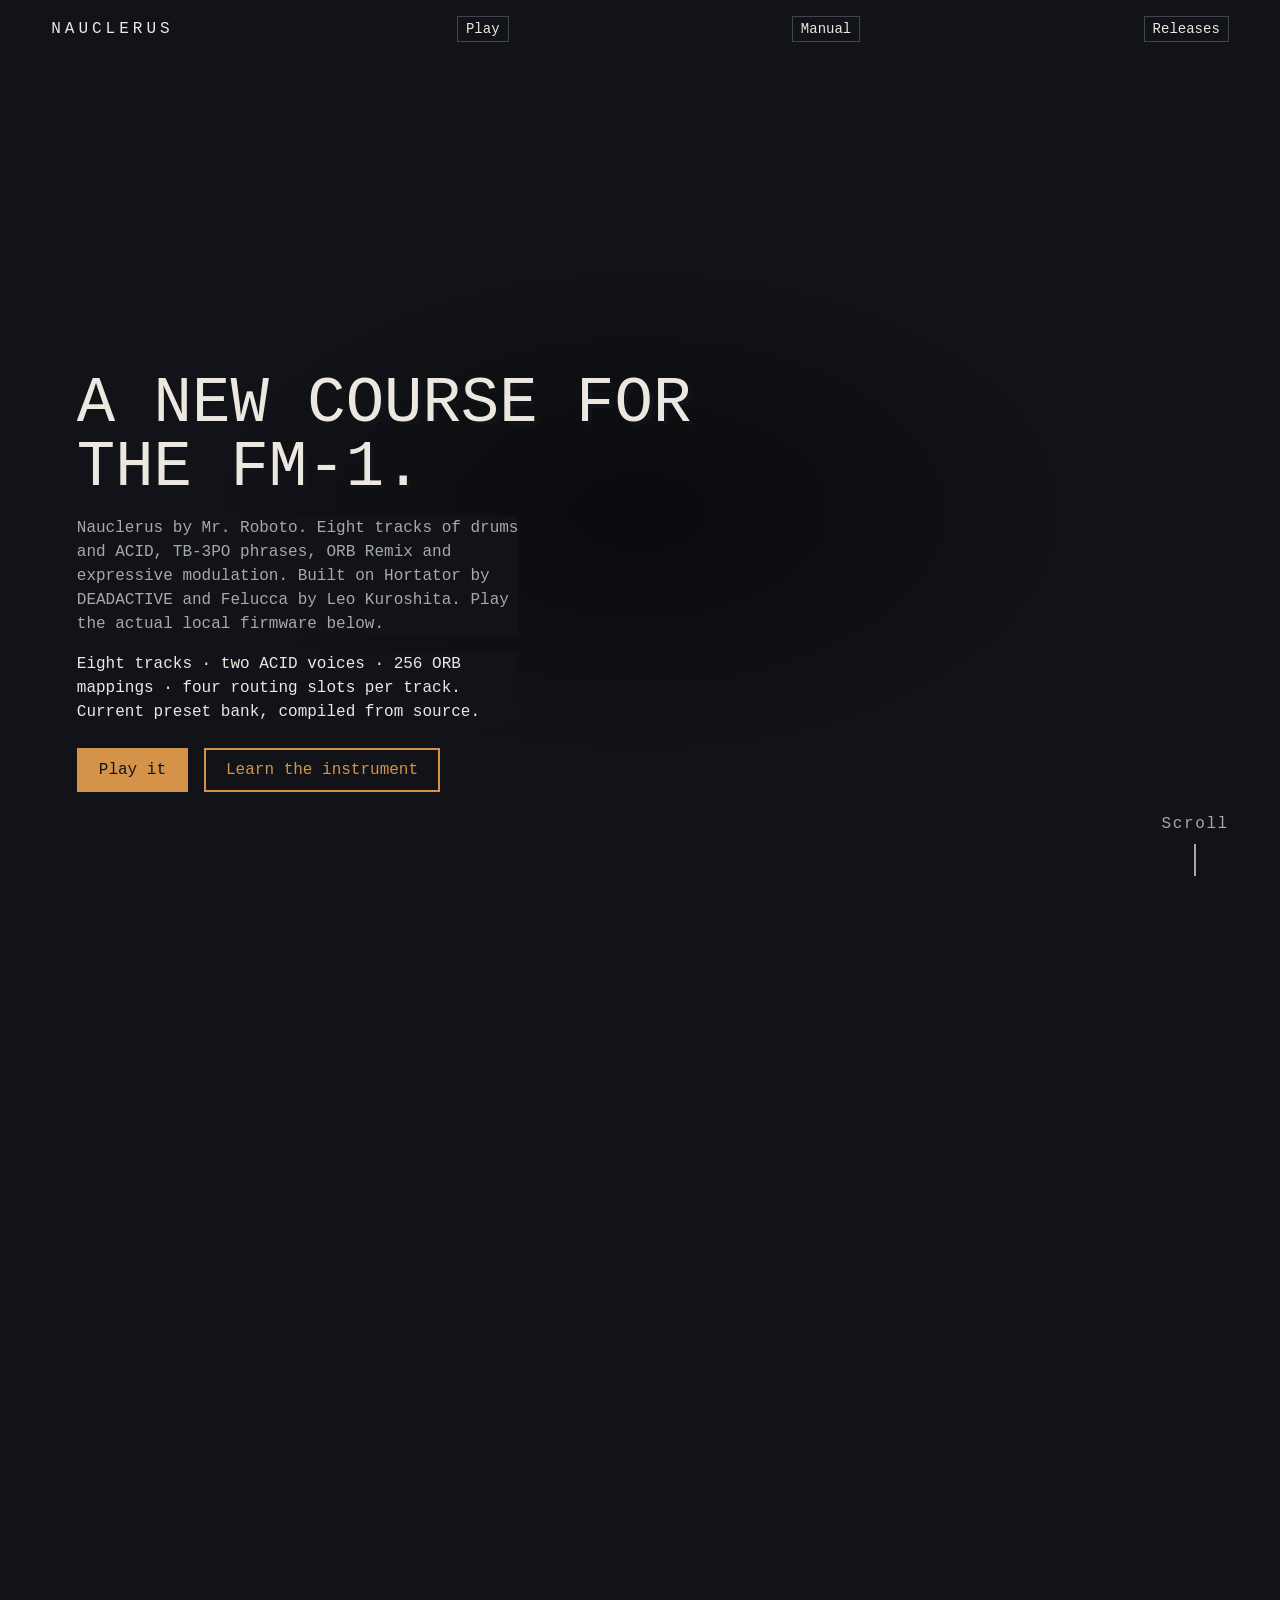
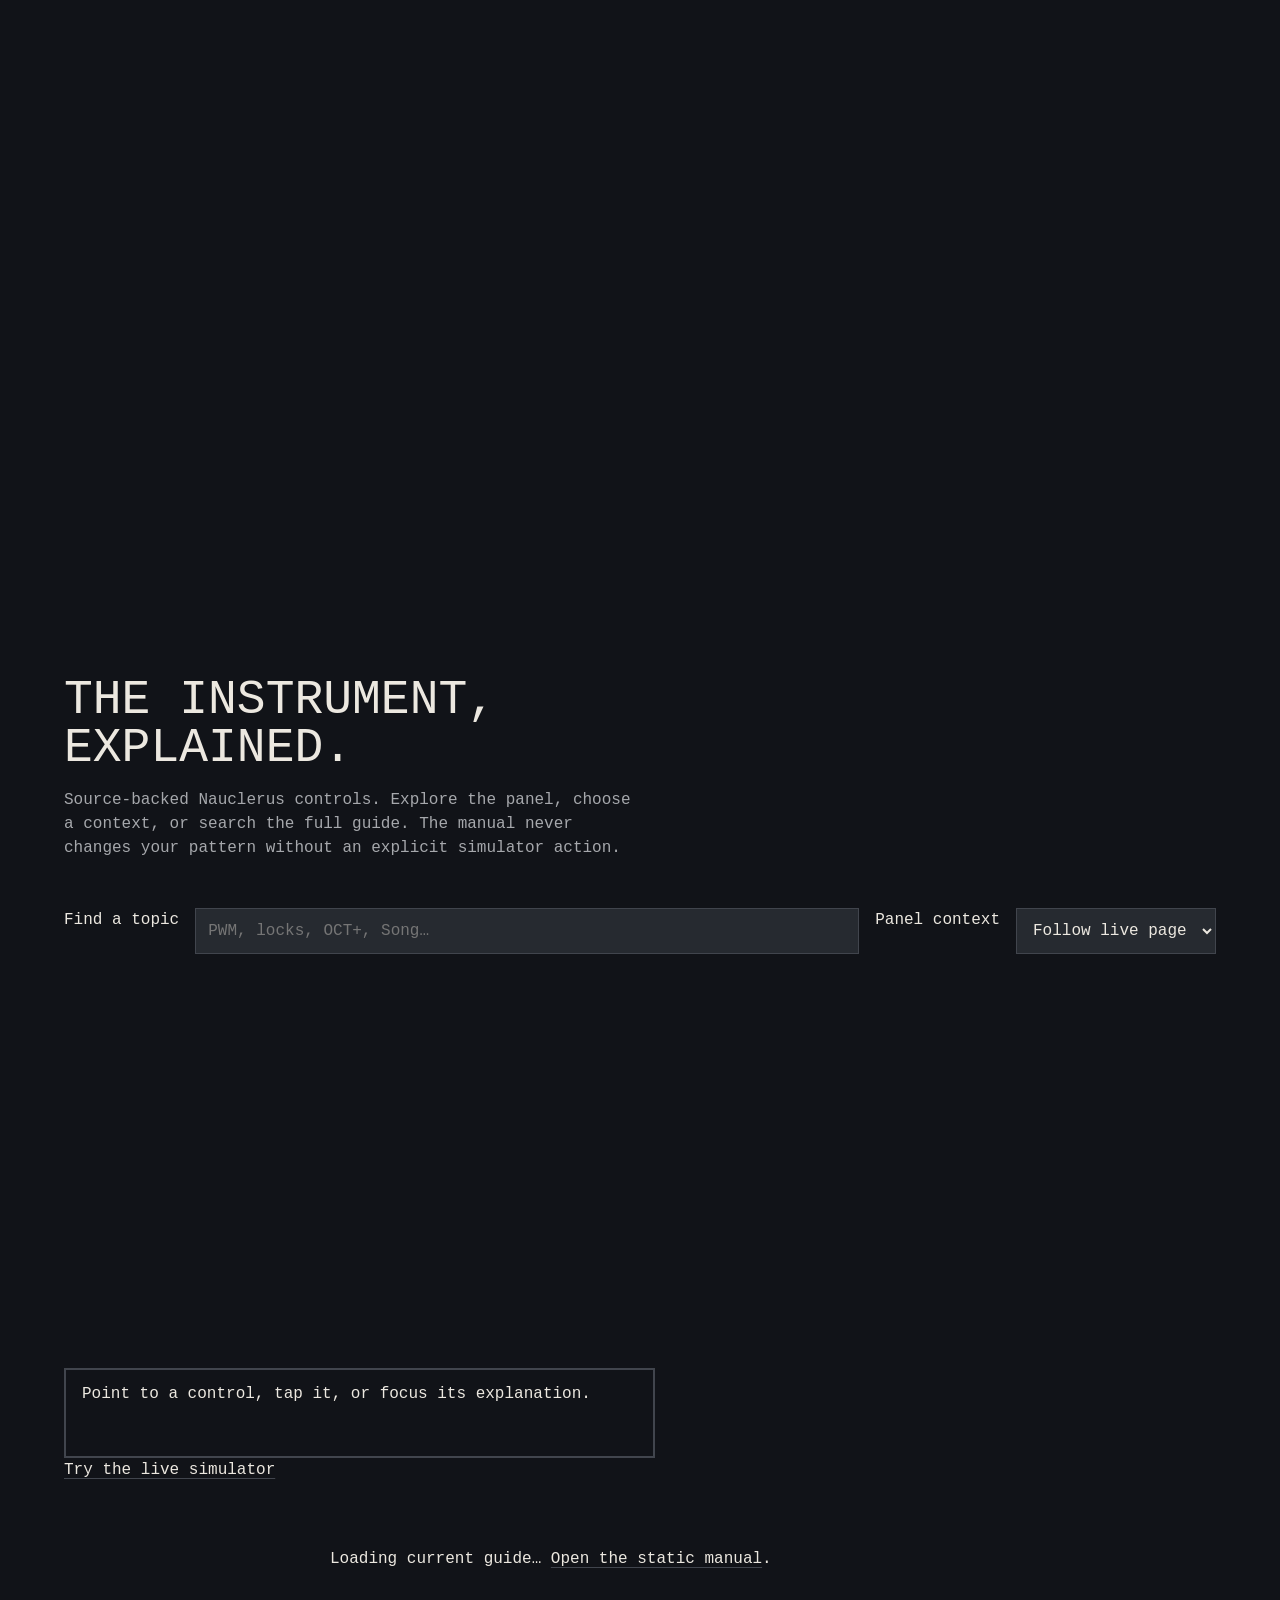
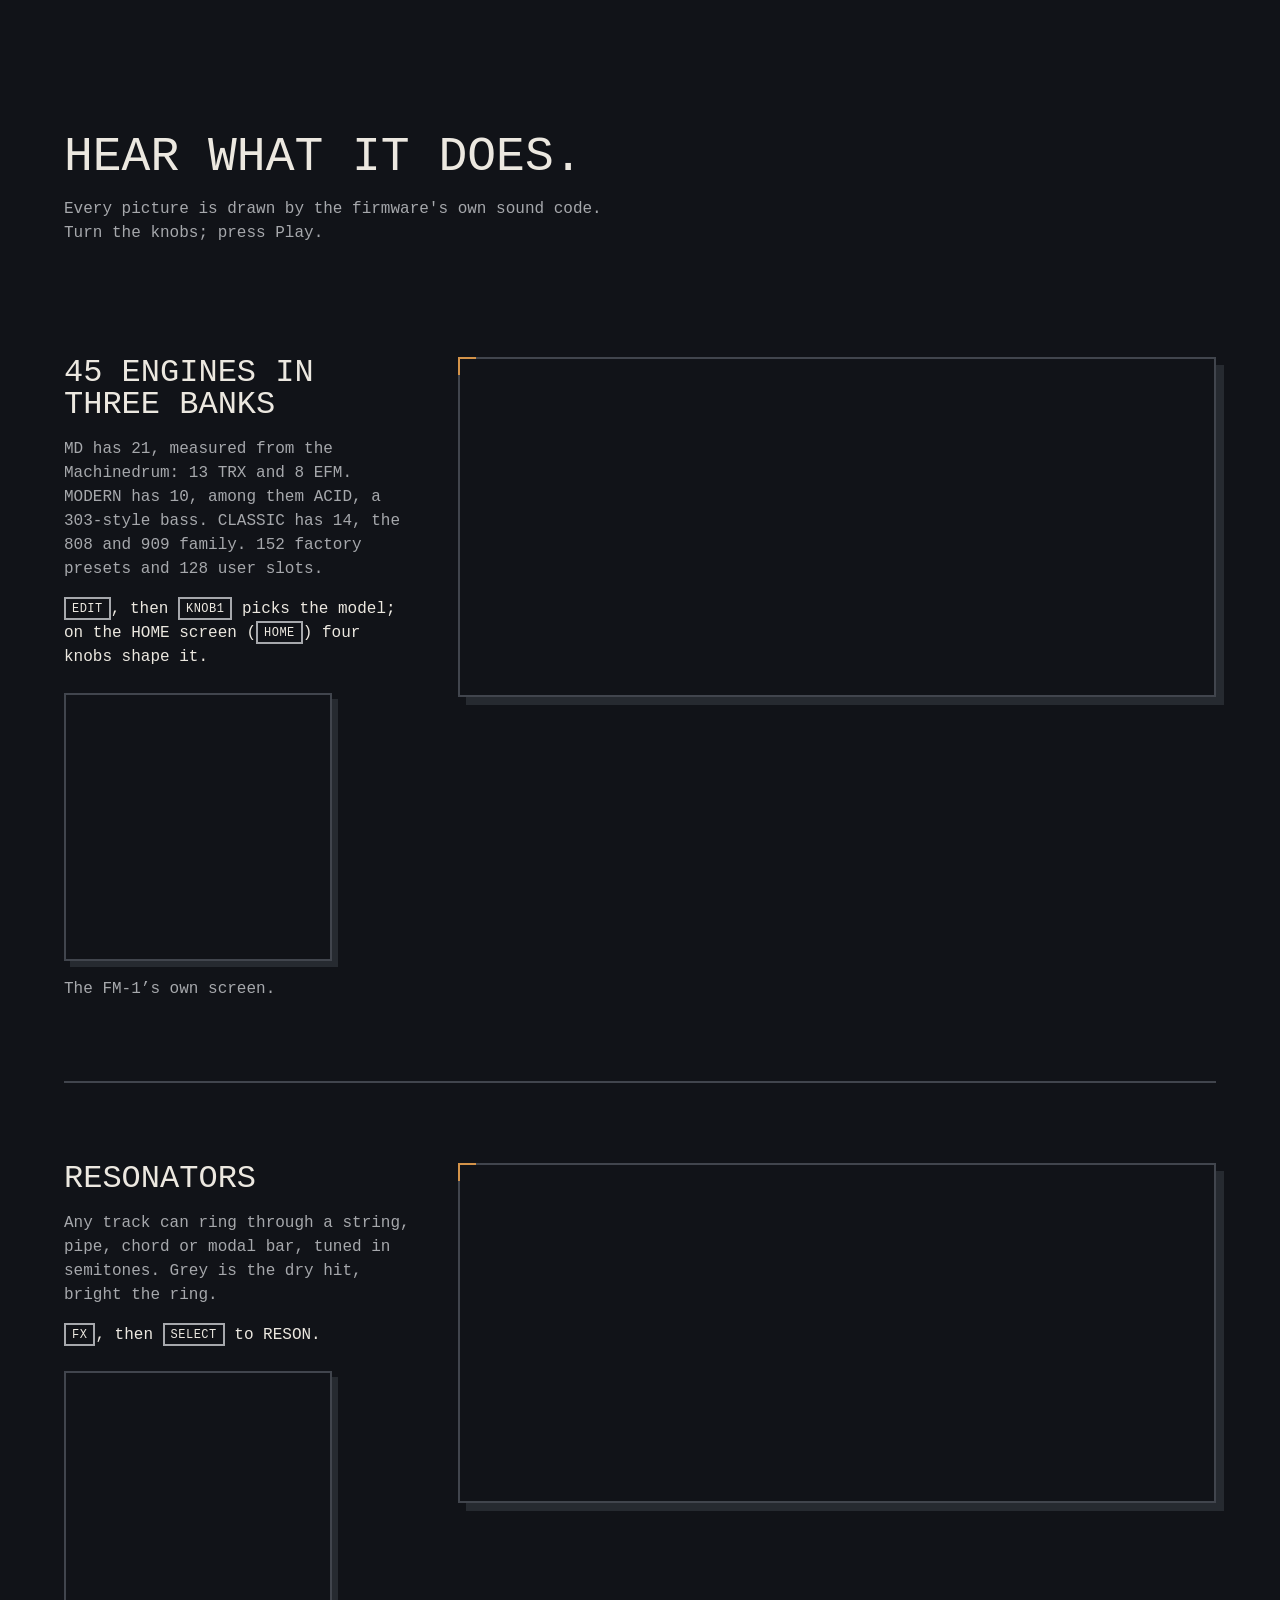
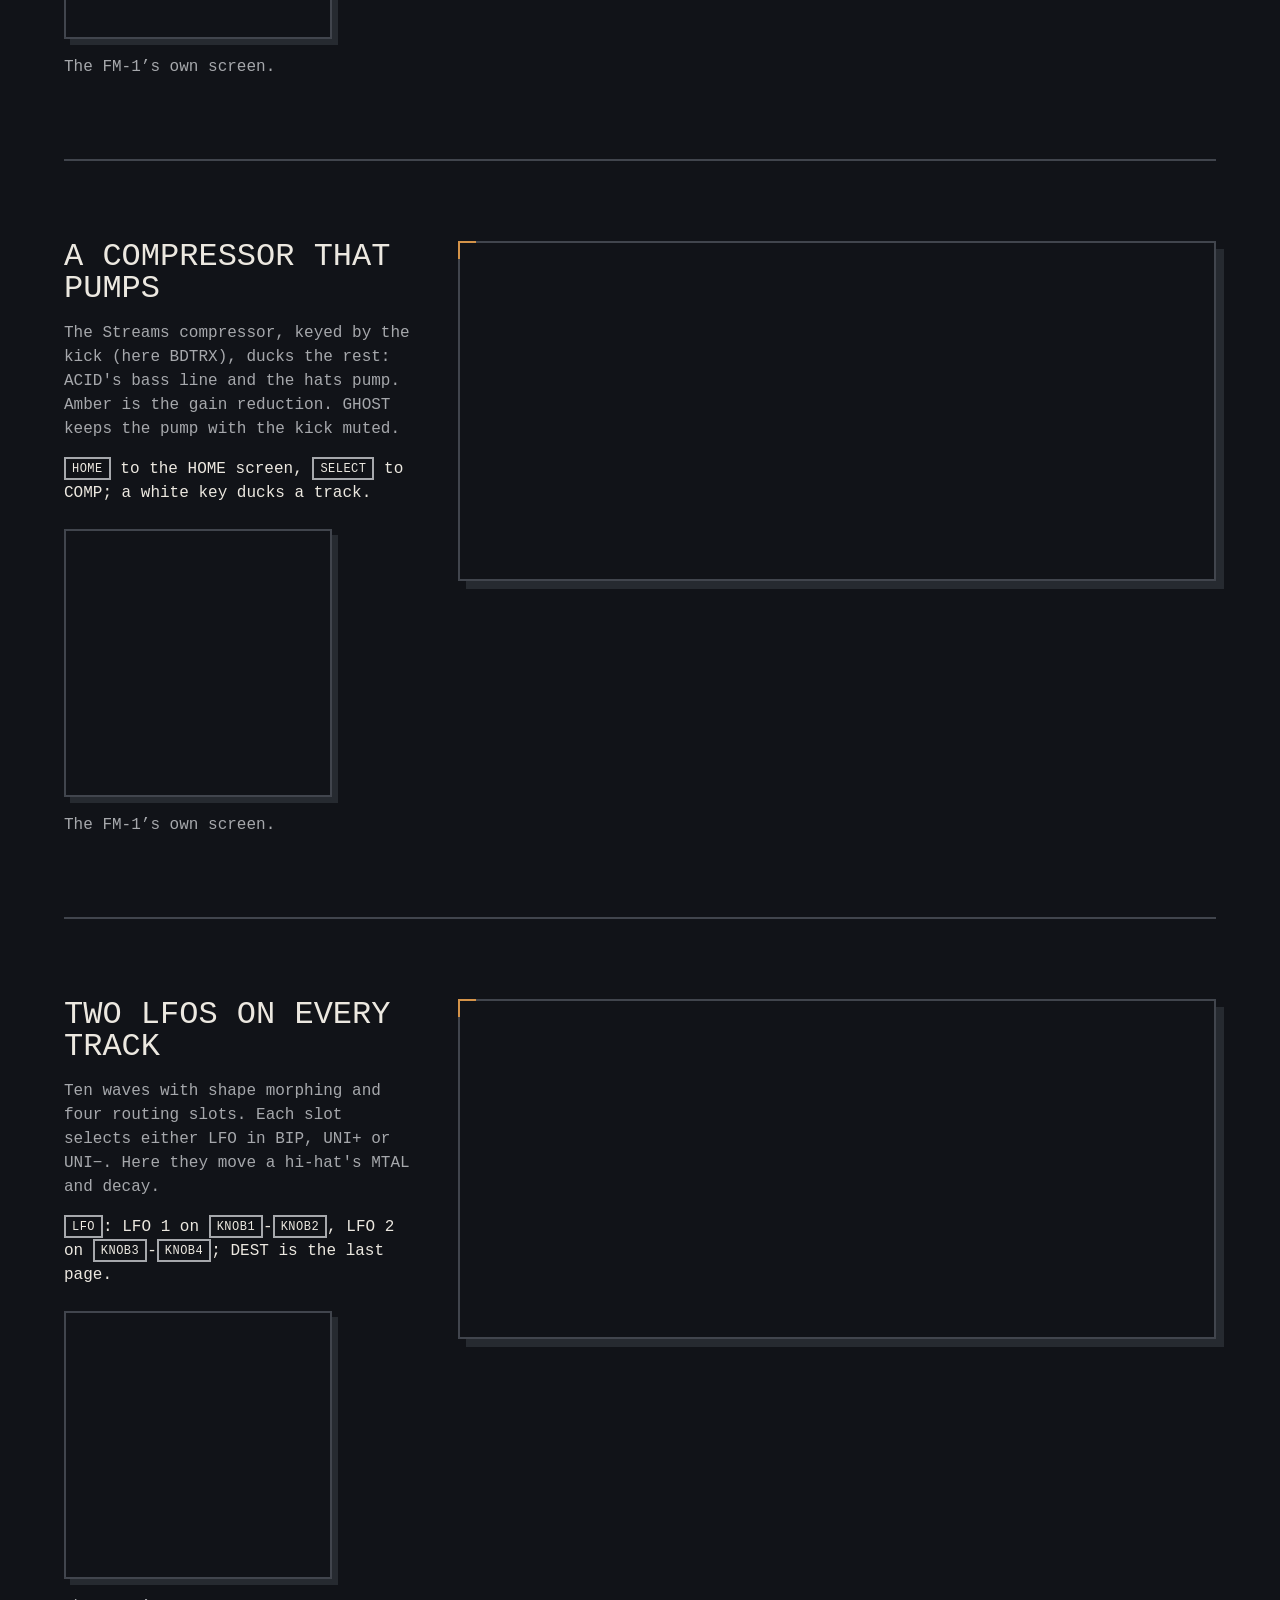
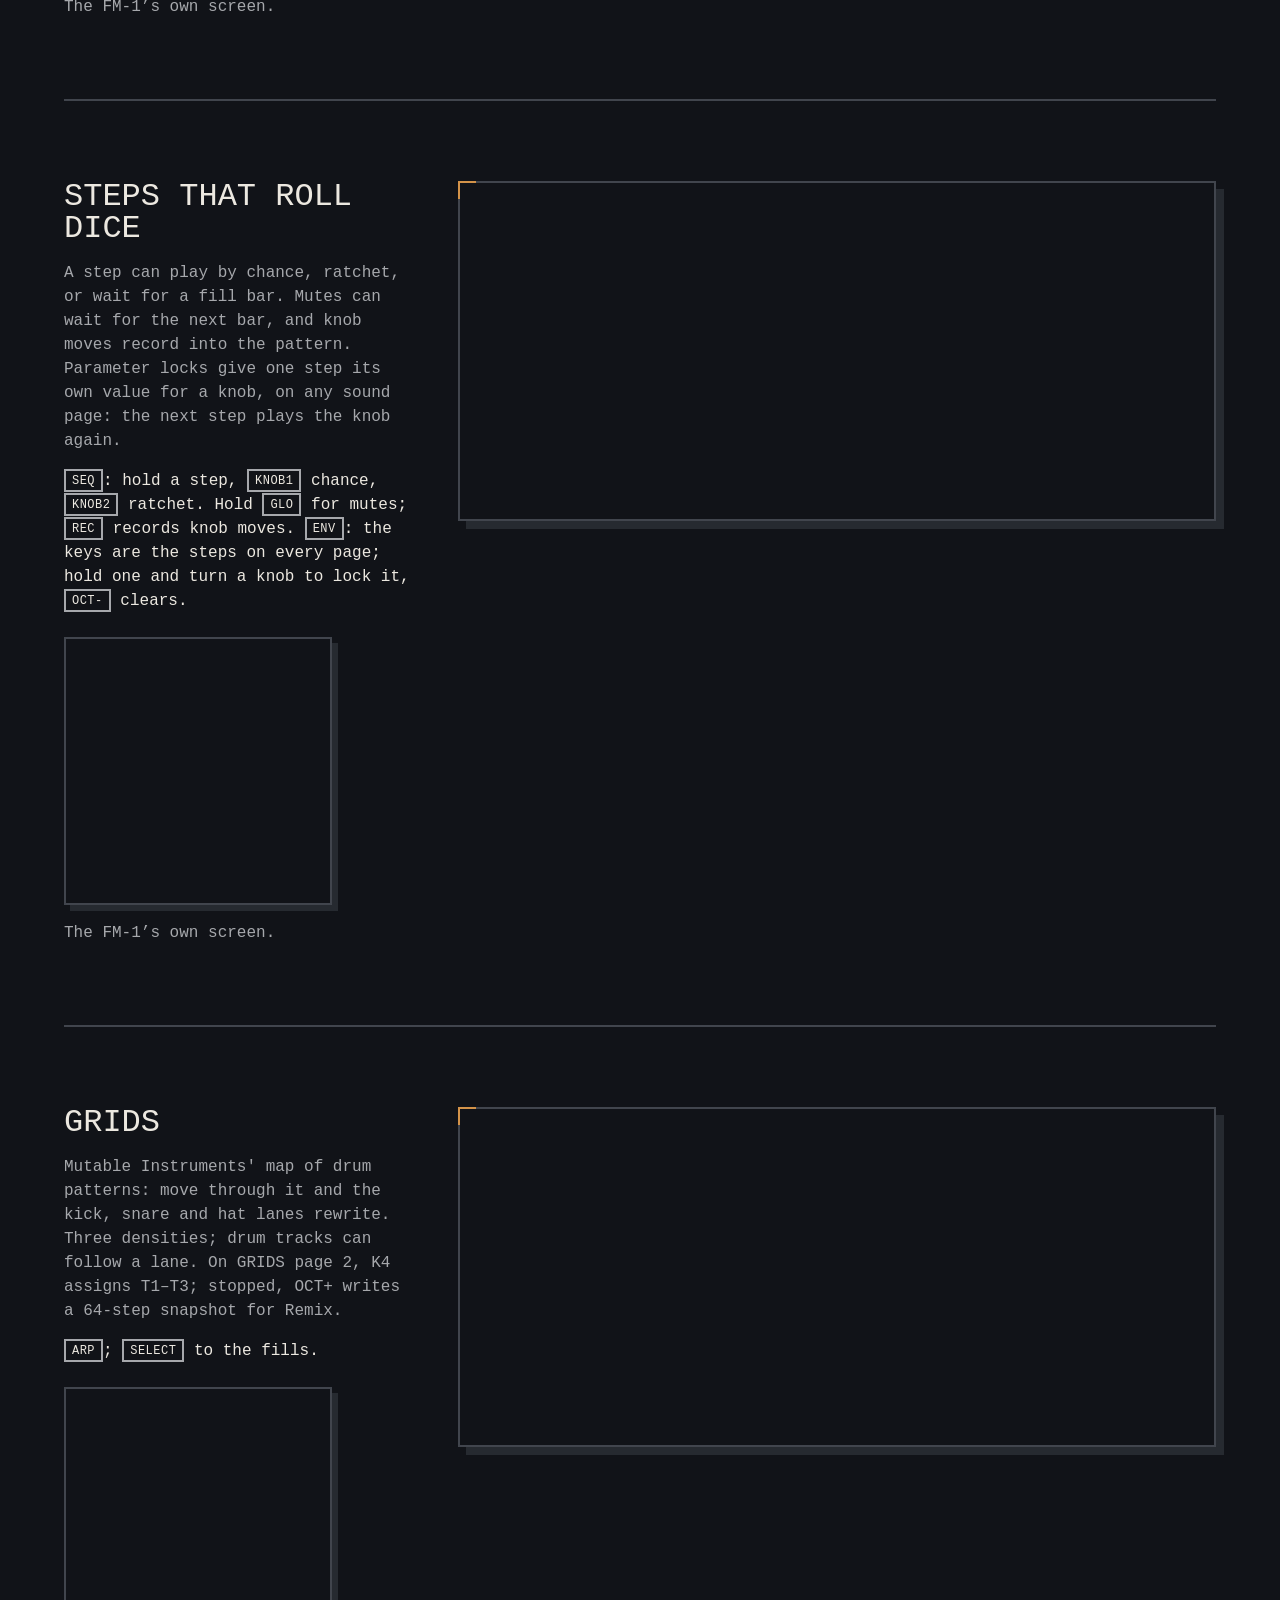
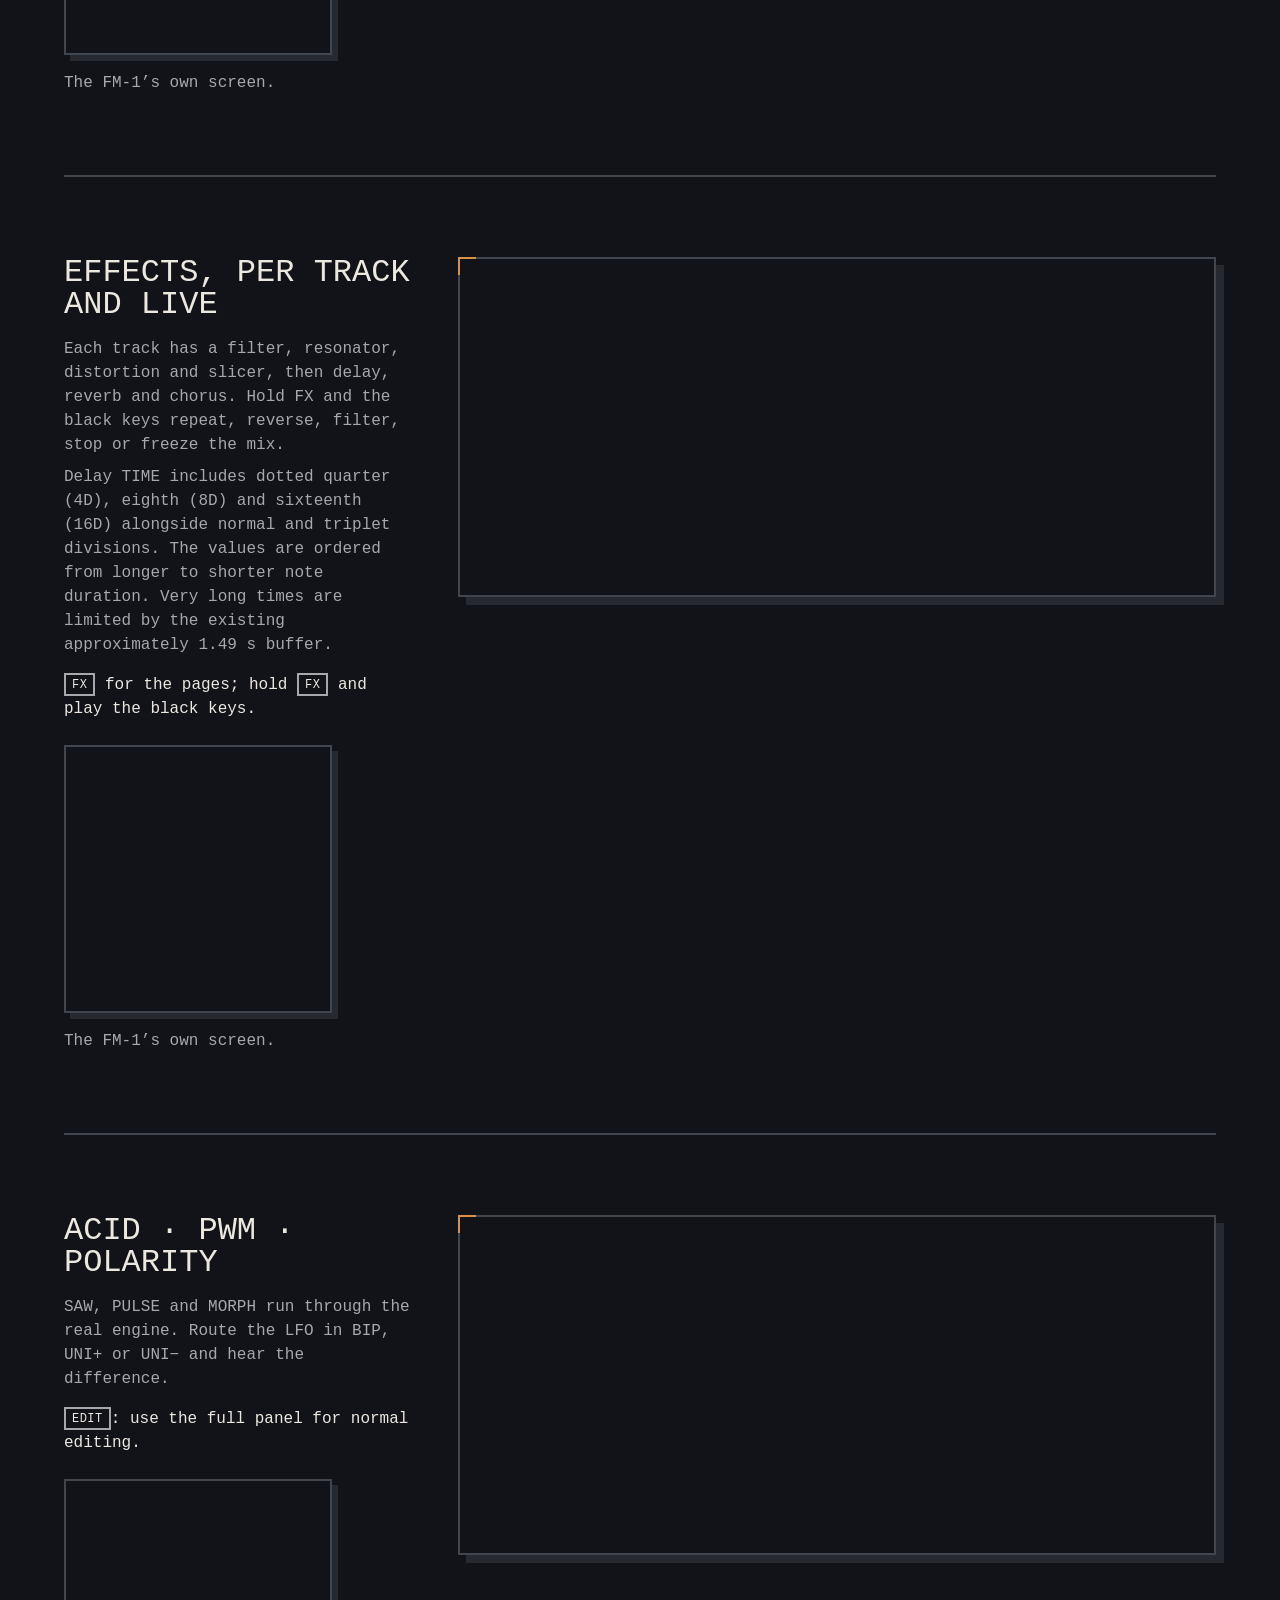
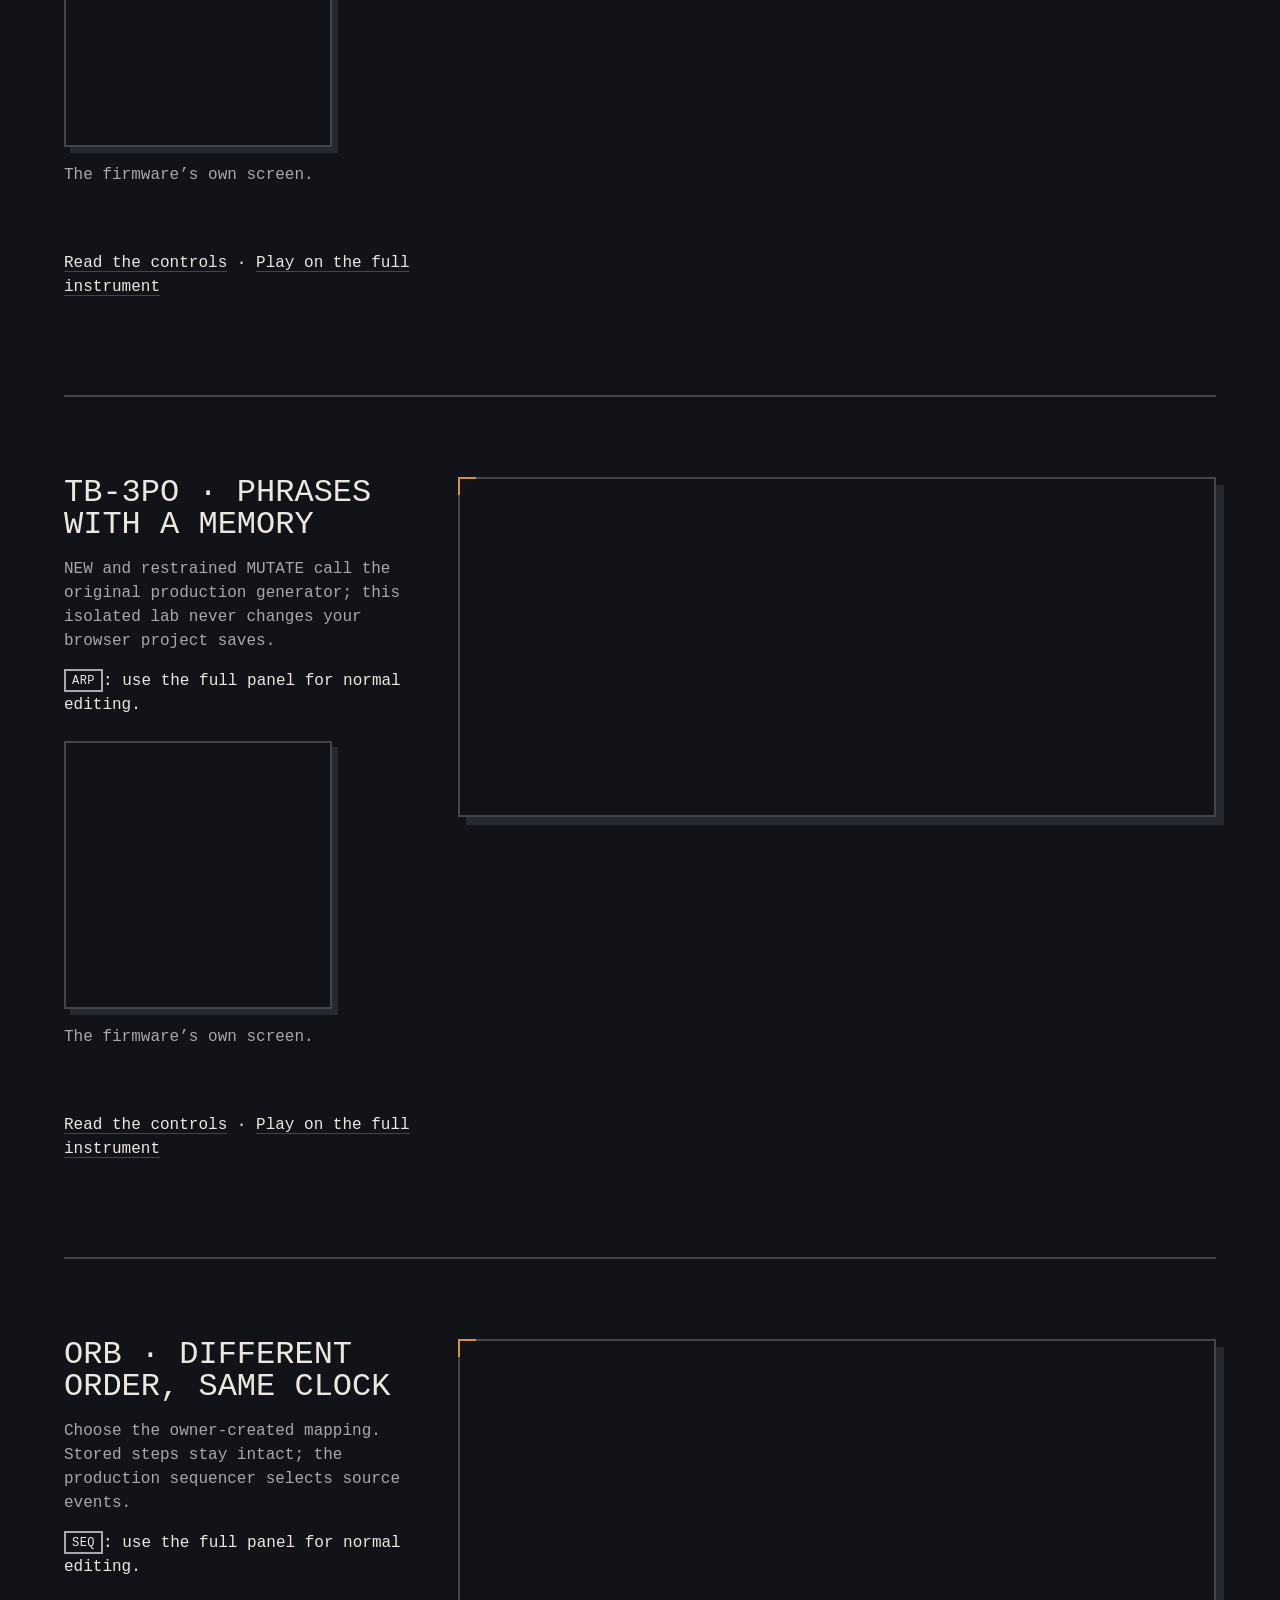
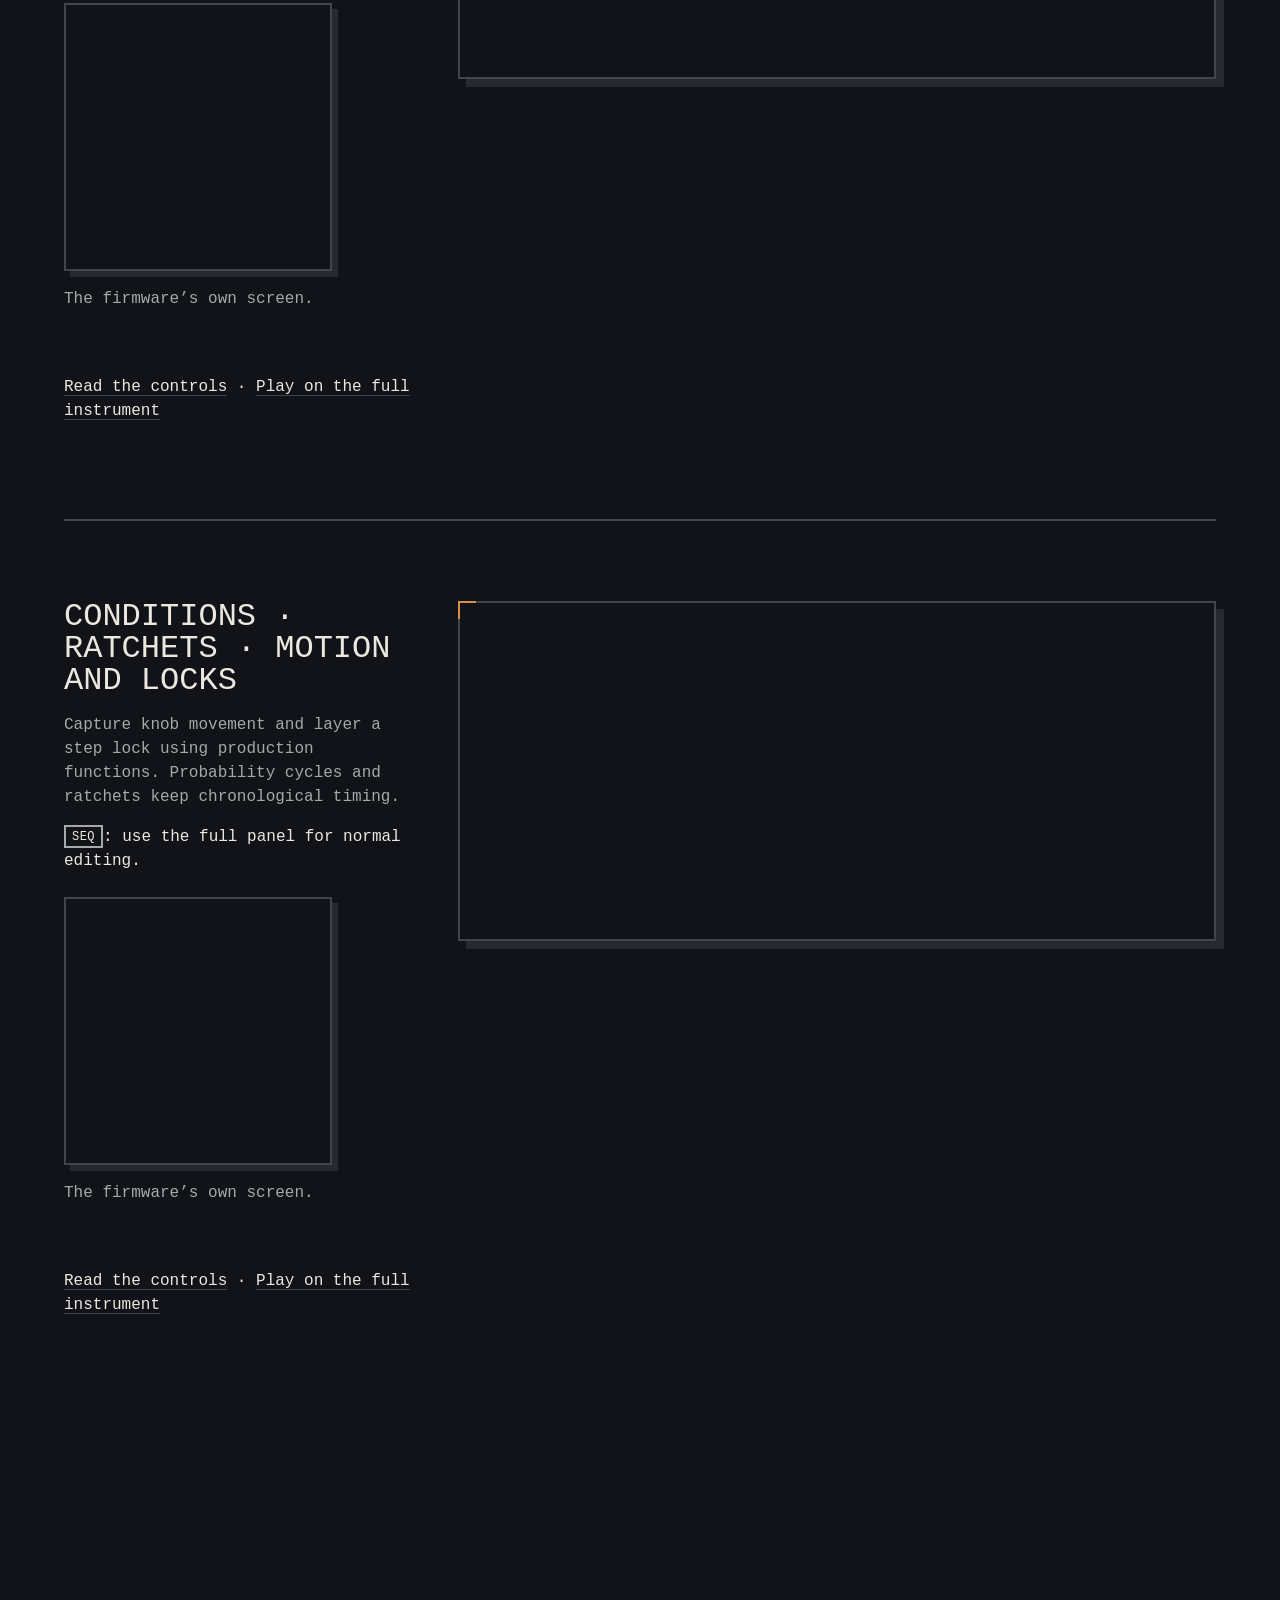
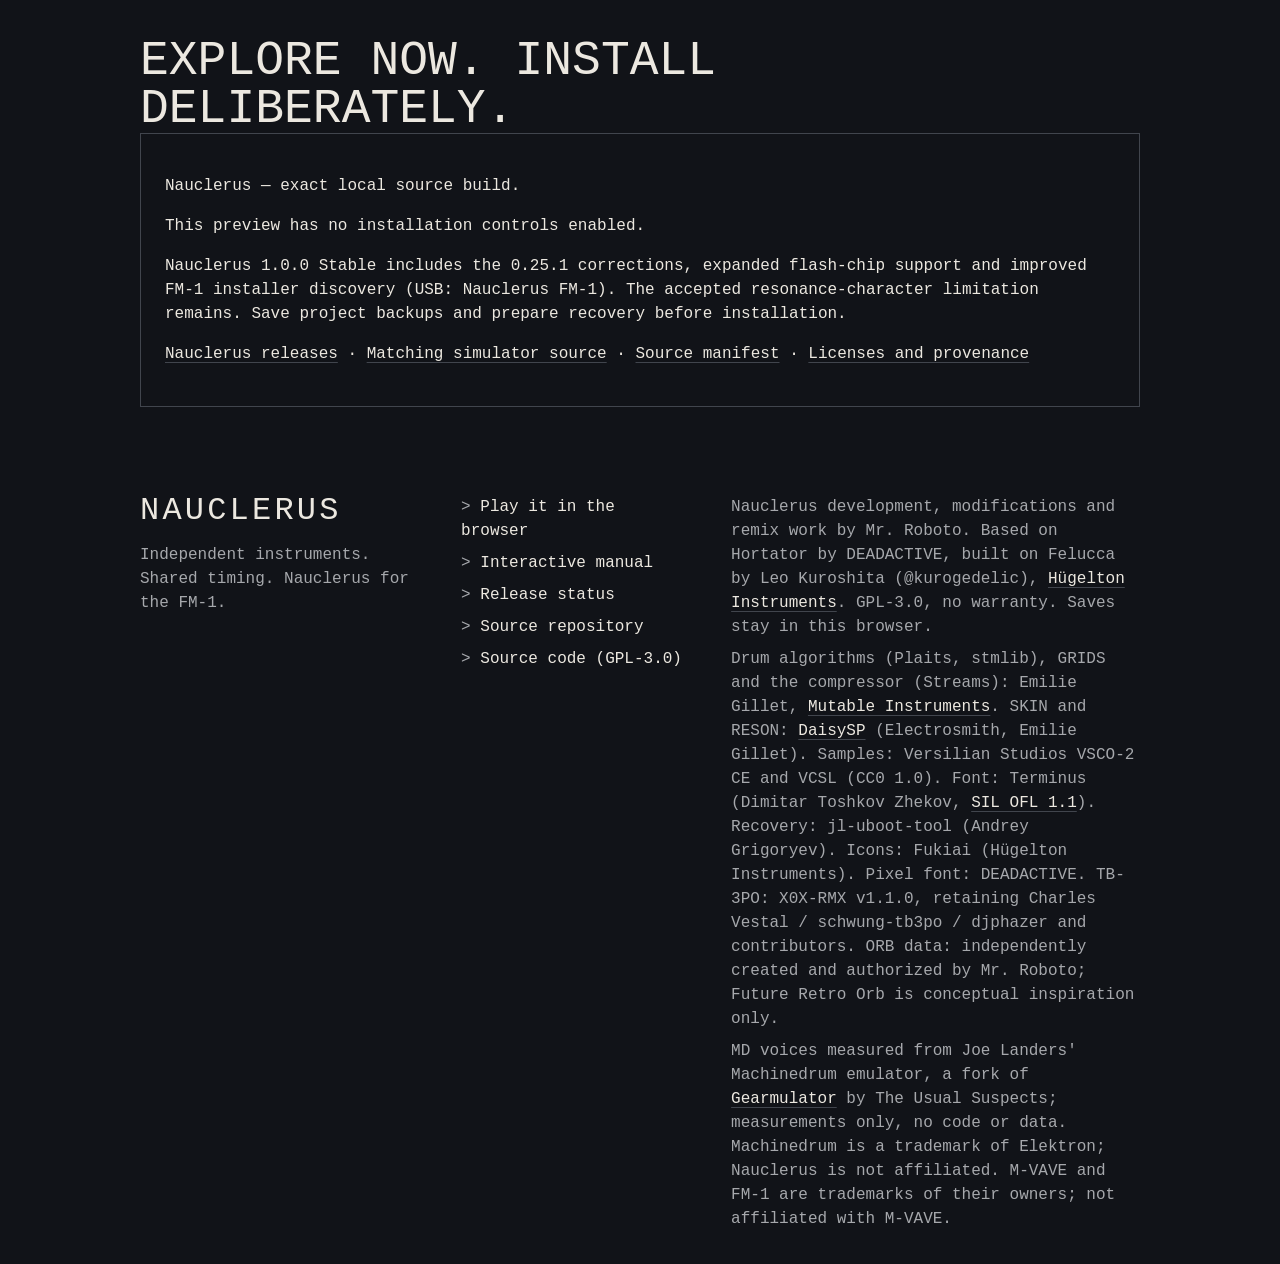
==== commit fc71131c: "docs(sim): match FX help labels to readable 4D 8D 16D" ====
--- a/web/sim/index.html
+++ b/web/sim/index.html
@@ -187,7 +187,7 @@
       <h3 id="f-fx-title">Effects, per track and live</h3>
       <p>Each track has a filter, resonator, distortion and slicer, then delay, reverb and chorus. Hold FX
         and the black keys repeat, reverse, filter, stop or freeze the mix.</p>
-      <p>Delay TIME includes dotted quarter (1/4D), eighth (1/8D) and sixteenth (1/16D) alongside normal and triplet divisions. Very long times are limited by the existing approximately 1.49 s buffer.</p>
+      <p>Delay TIME includes dotted quarter (4D), eighth (8D) and sixteenth (16D) alongside normal and triplet divisions. The values are ordered from longer to shorter note duration. Very long times are limited by the existing approximately 1.49 s buffer.</p>
       <p class="where"><b>FX</b> for the pages; hold <b>FX</b> and play the black keys.</p>
       <figure class="device-screen">
         <canvas width="240" height="240" role="img" aria-label="The FM-1's screen"></canvas>
--- a/web/sim/sim.css
+++ b/web/sim/sim.css
@@ -253,8 +253,8 @@
   background: conic-gradient(from -135deg, var(--w) calc(var(--f, 0) * 270deg), var(--c1) 0 270deg, transparent 0); }
 .plate .knob .dial:active { cursor: grabbing; }
 .plate .knob .cap { position: absolute; inset: 5px; border-radius: 50%; background: var(--k); border: 2px solid var(--border); }
-.plate .knob .cap::after { content: ""; position: absolute; left: 50%; top: 3px; width: 2px; height: 14px; margin-left: -1px;
-  background: var(--w); }
+/* Feature-lab knobs model endless encoders: no absolute-position pointer. */
+.plate .knob .cap::after { display: none; }
 .plate .knob .name, .plate .chip { font: 16px/1 var(--mono); }
 .plate .knob .name { color: var(--c3); }
 .plate .knob .val { color: var(--c5); line-height: 1; min-height: 16px; }
